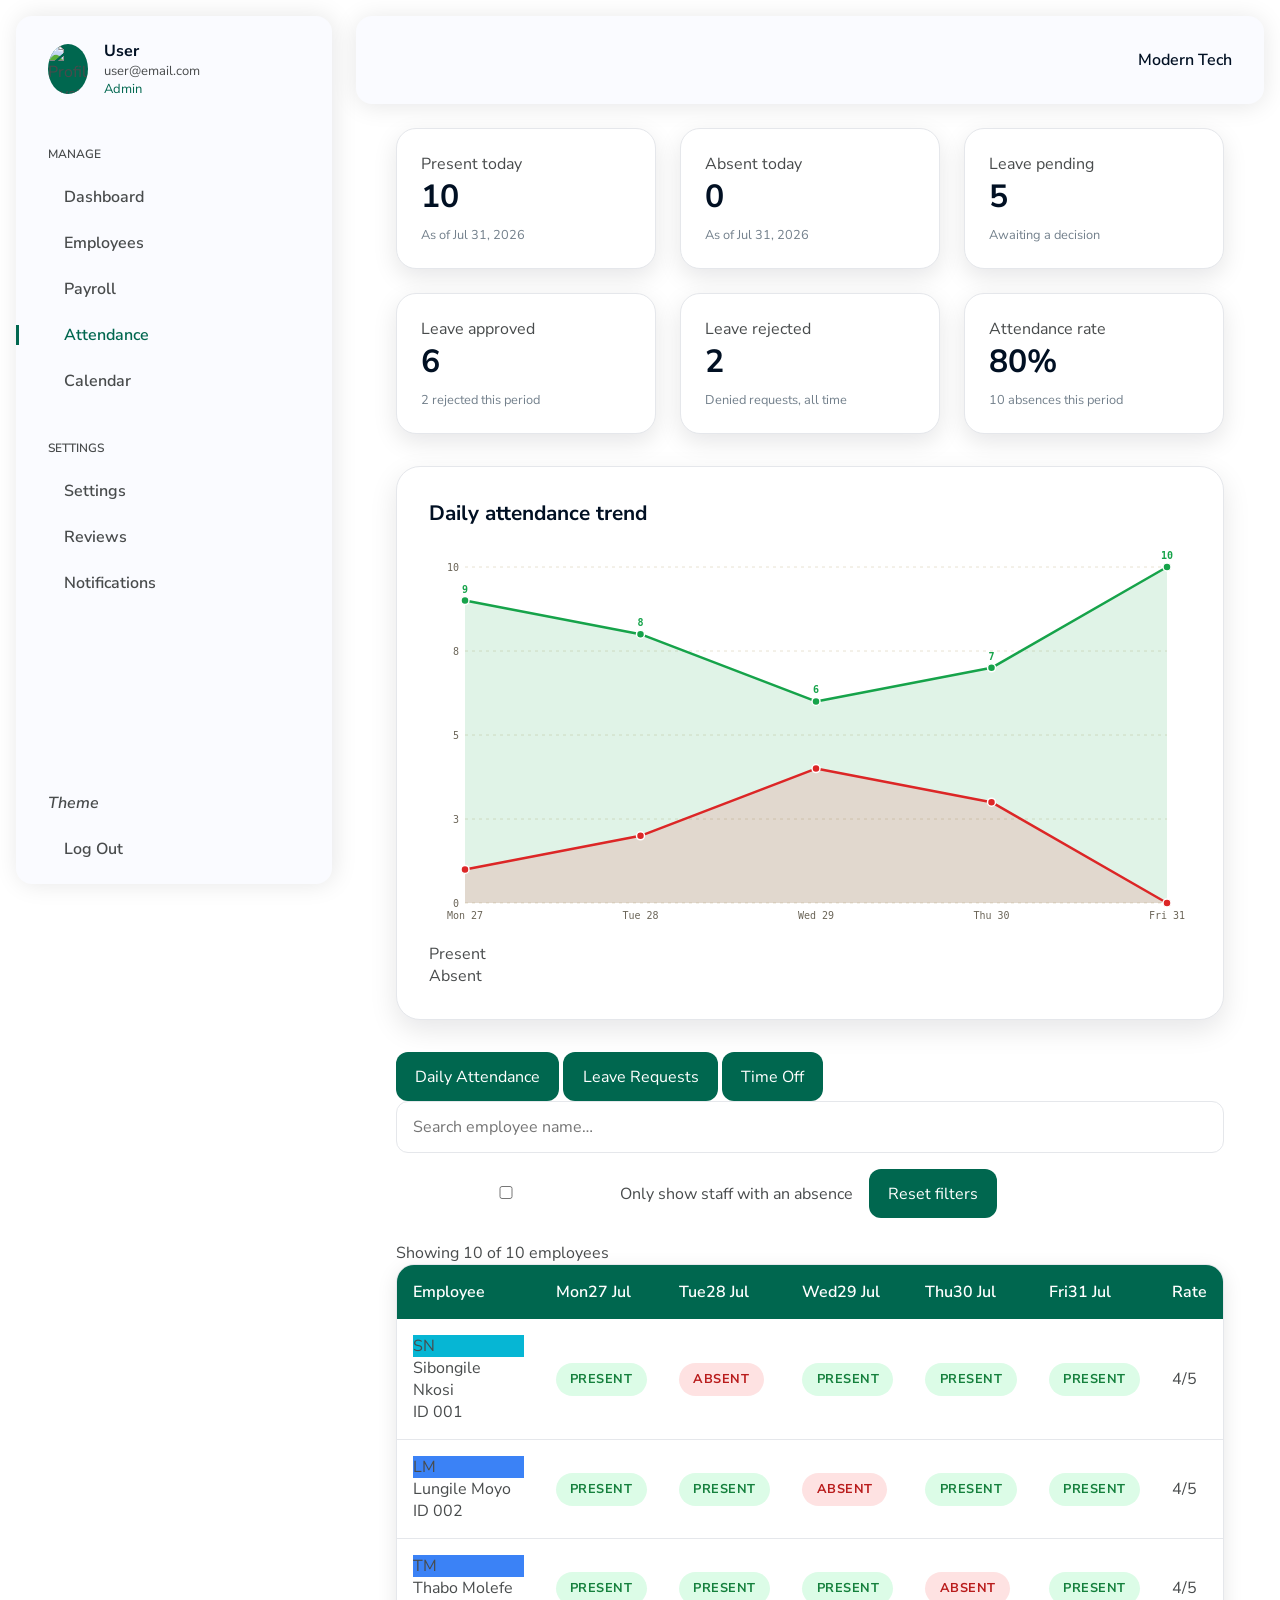
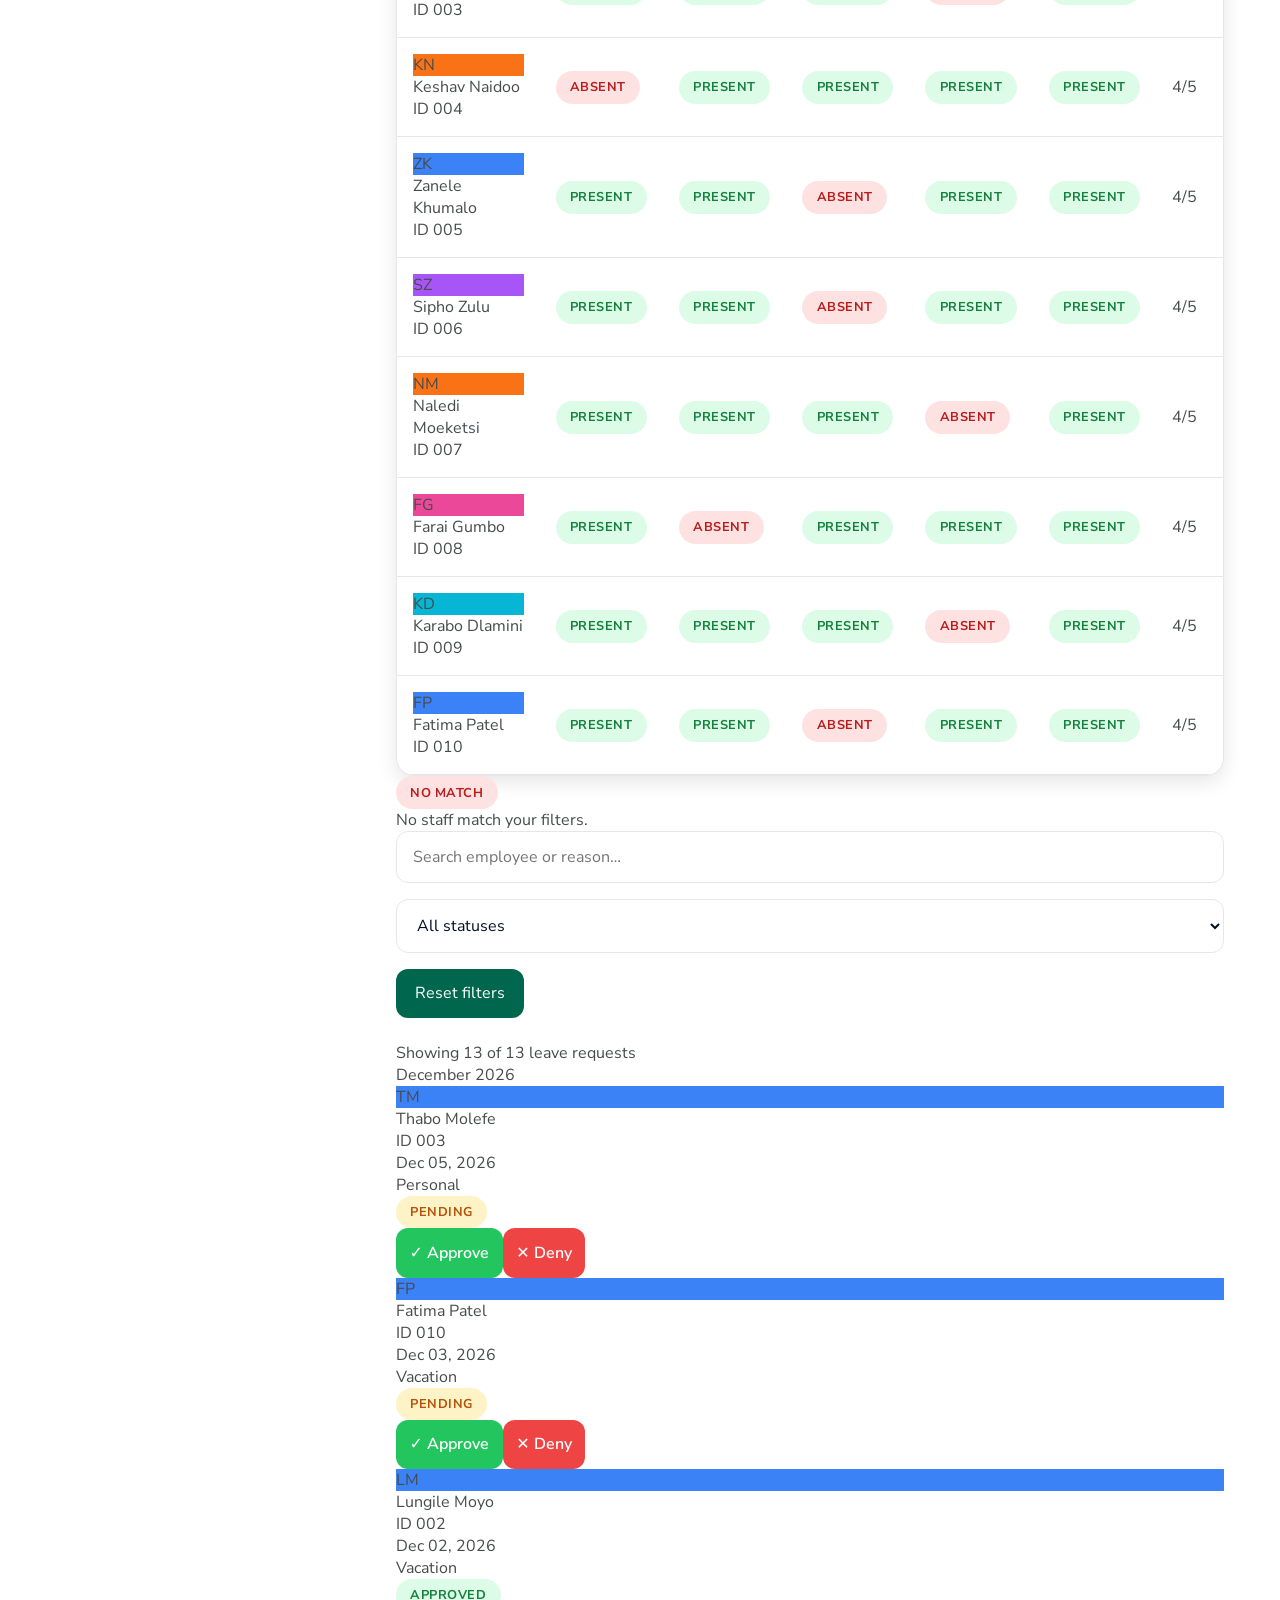
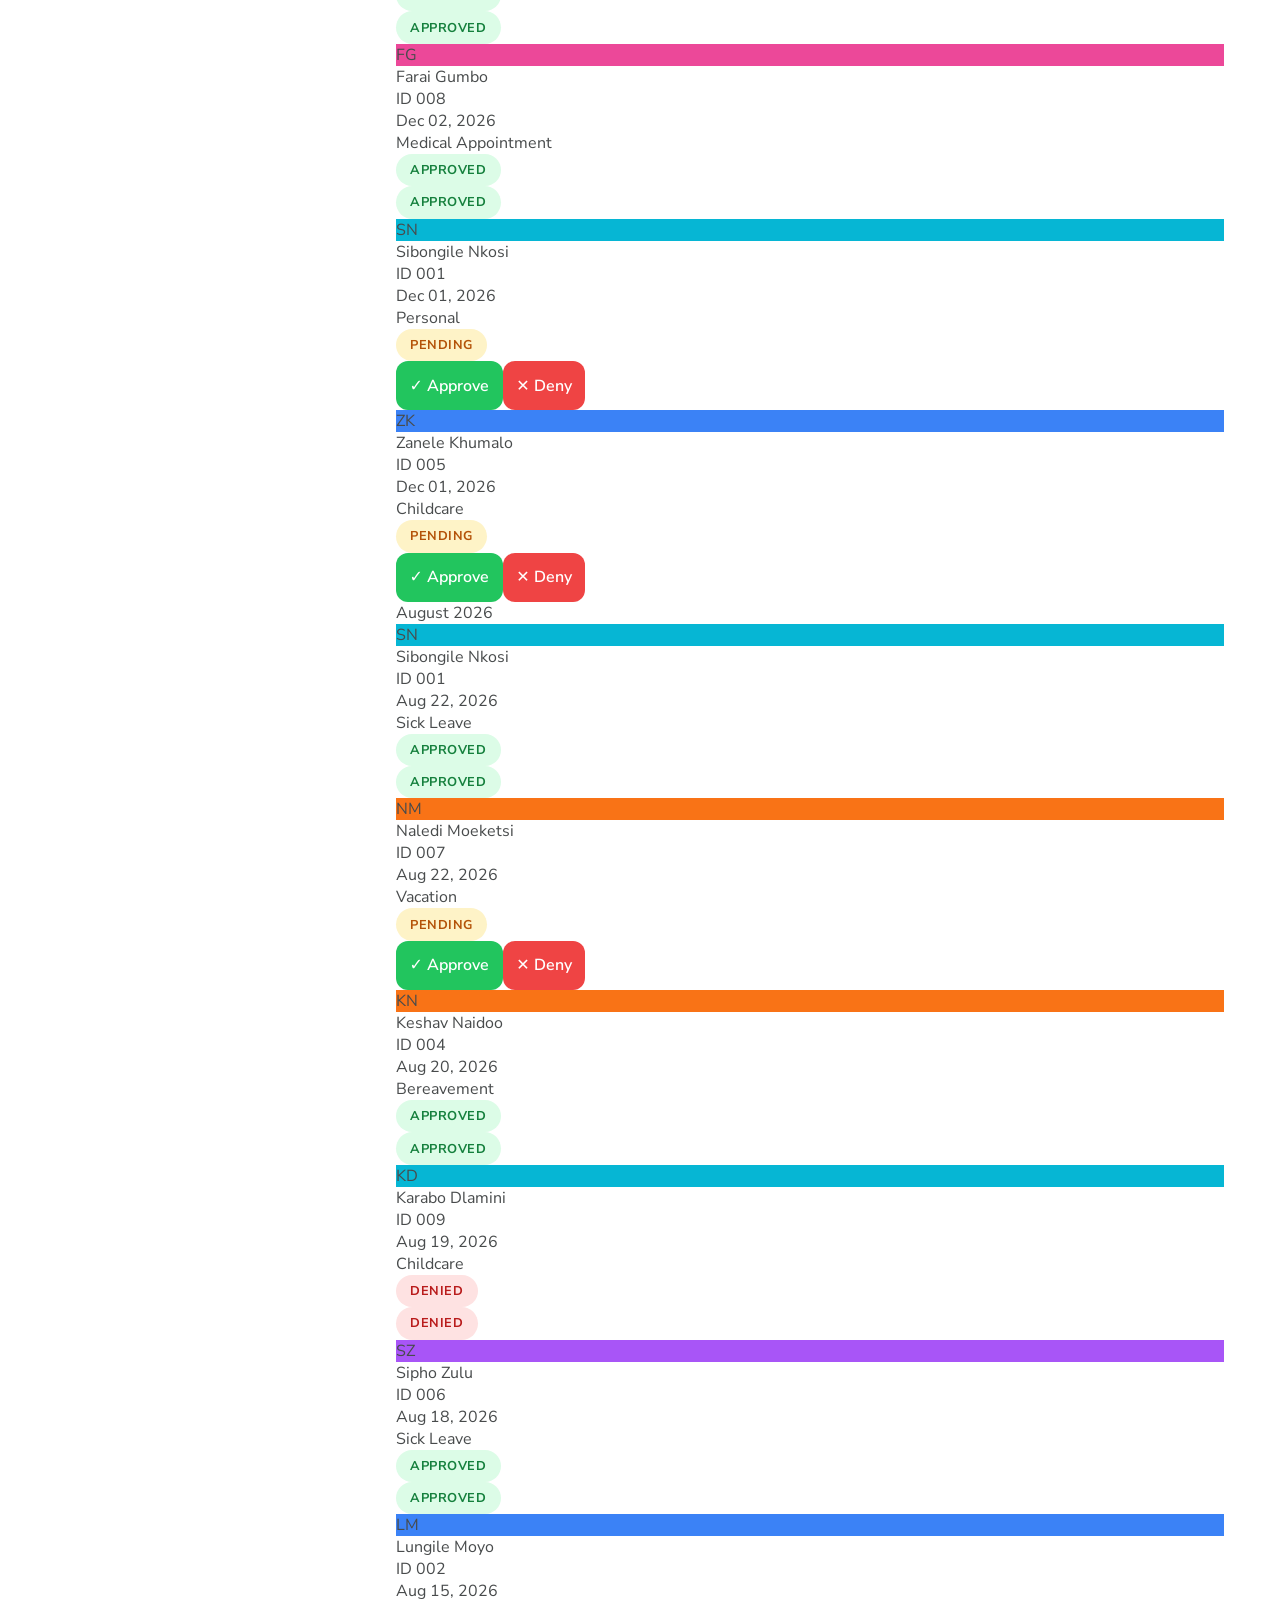
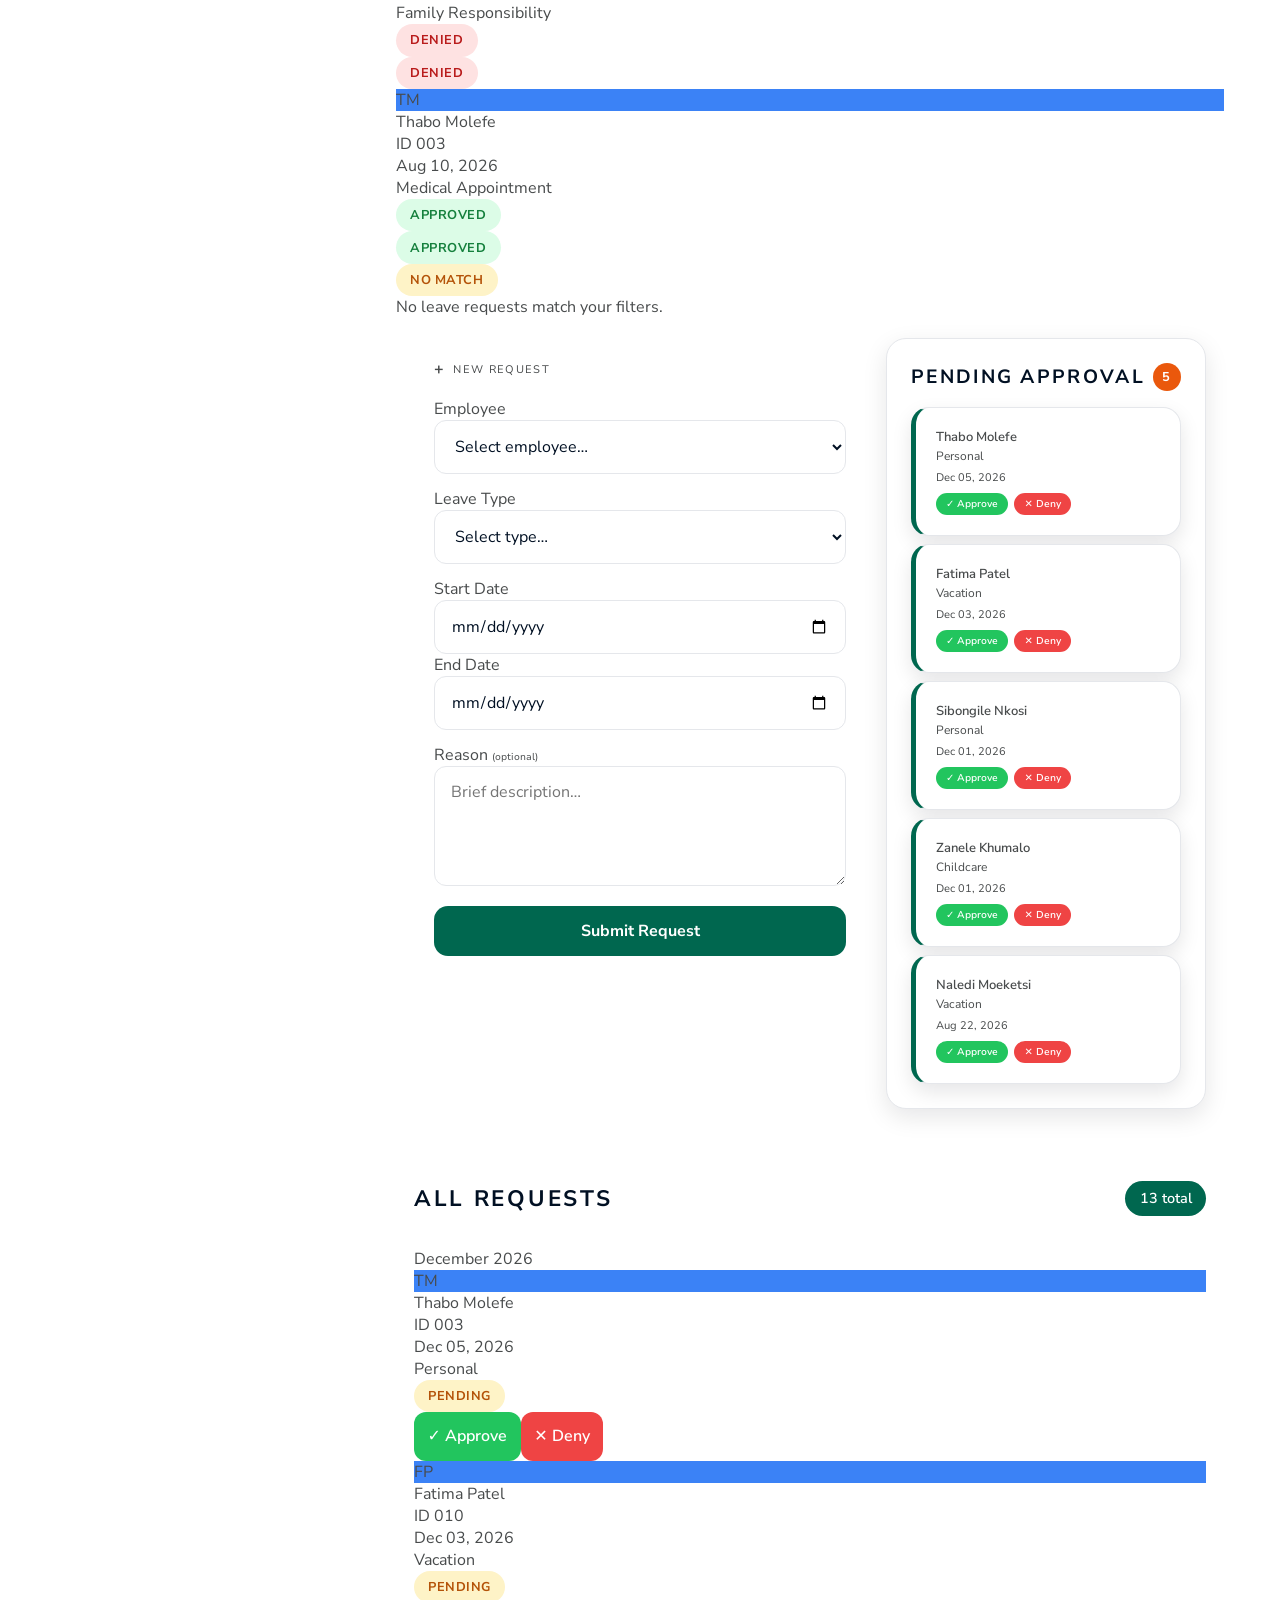
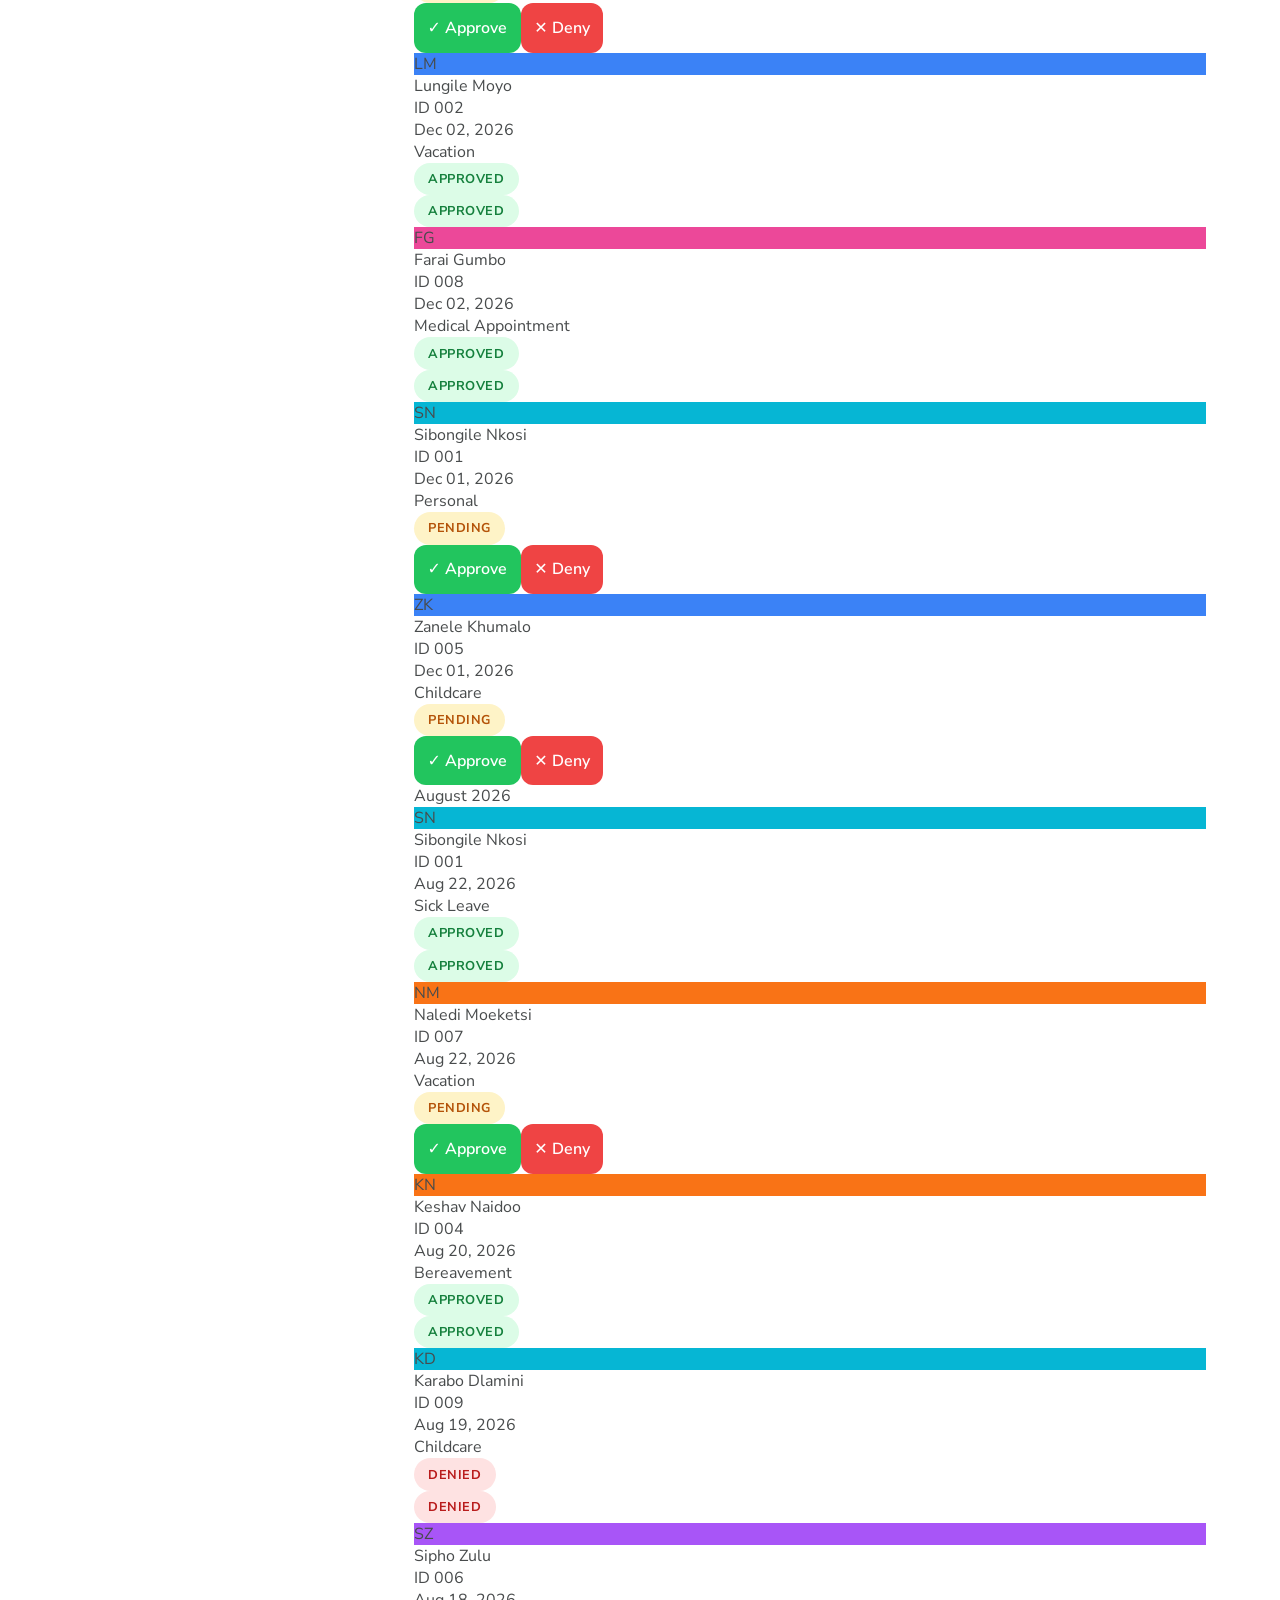
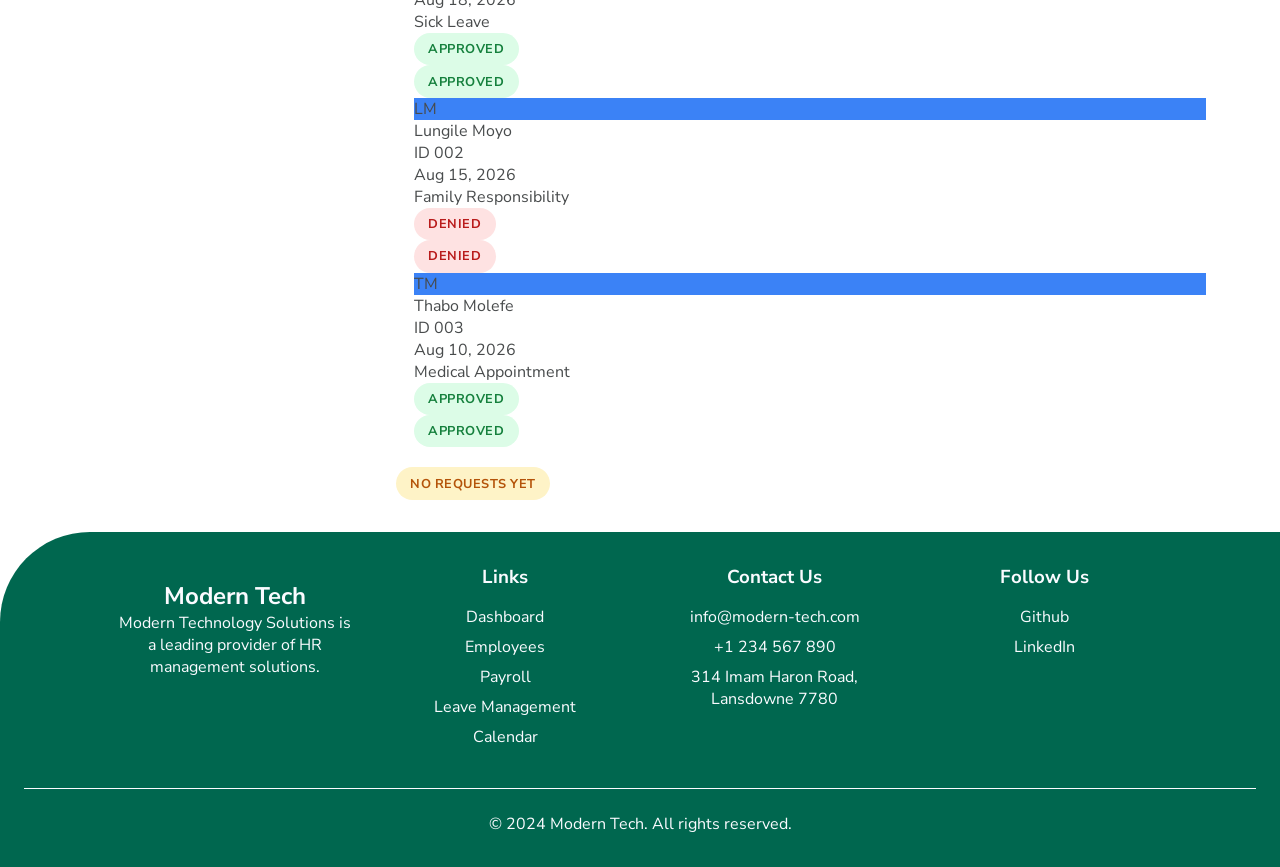
==== attendance.html @ eb2b69fc "Fixing attendance.html" ====
<!doctype html>
<html lang="en">
  <head>
    <meta charset="UTF-8" />
    <meta name="viewport" content="width=device-width, initial-scale=1.0" />
    <title>Attendance Ledger — HR Records</title>
    <!-- <link rel="preconnect" href="https://fonts.googleapis.com" />
    <link rel="preconnect" href="https://fonts.gstatic.com" crossorigin /> -->
    <!-- <link
      href="https://fonts.googleapis.com/css2?family=Fraunces:opsz,wght@9..144,500;9..144,600;9..144,700&family=IBM+Plex+Sans:wght@400;500;600&family=IBM+Plex+Mono:wght@400;500;600&display=swap"
      rel="stylesheet"
    /> -->
    <link rel="stylesheet" href="https://cdnjs.cloudflare.com/ajax/libs/remixicon/4.6.0/remixicon.min.css">
    <link rel="stylesheet" href="style.css" />
  </head>
  <body>
    <!--=============== HEADER ===============-->
    <header class="header" id="header">
      <div class="header__container">
        <a href="#" class="header__logo">
          <i class="ri-cloud-fill"></i>
          <span>Modern Tech</span>
        </a>

        <div class="header__toggle" id="header-toggle">
          <i class="ri-menu-line"></i>
        </div>
      </div>
    </header>

    <!--=============== SIDEBAR ===============-->
    <nav class="sidebar" id="sidebar">
      <div class="sidebar__container">
        <div class="sidebar__user">
          <div class="sidebar__img">
            <img
              id="navbarProfileImage"
              src="https://i.ibb.co/gF6c7Yj8/Make-Something-Special-with-our-Adorable-Craft.jpg"
              alt="Profile Avatar"
            />
          </div>

          <div class="sidebar__info">
            <h3 id="sidebar-user-name">User</h3>
            <span id="sidebar-user-email">user@email.com</span>
            <span class="user-profile" id="sidebar_role">Admin</span>
          </div>
        </div>

        <div class="sidebar__content">
          <div>
            <h3 class="sidebar__title">MANAGE</h3>

            <div class="sidebar__list">
              <a href="dashboard.html" class="sidebar__link">
                <i class="ri-pie-chart-2-fill"></i>
                <span>Dashboard</span>
              </a>

              <a href="#" class="sidebar__link">
                <i class="ri-team-fill"></i>
                <span>Employees</span>
              </a>

              <a href="#" class="sidebar__link">
                <i class="ri-secure-payment-fill"></i>
                <span>Payroll</span>
              </a>

              <a href="attendance.html" class="sidebar__link active-link">
                <i class="ri-calendar-event-fill"></i>
                <span>Attendance</span>
              </a>

              <a href="calendar.html" class="sidebar__link">
                <i class="ri-calendar-fill"></i>
                <span>Calendar</span>
              </a>
            </div>
          </div>

          <div>
            <h3 class="sidebar__title">SETTINGS</h3>

            <div class="sidebar__list">
              <a href="settings.html" class="sidebar__link">
                <i class="ri-settings-3-fill"></i>
                <span>Settings</span>
              </a>

              <a href="#" class="sidebar__link">
                <i class="ri-mail-unread-fill"></i>
                <span>Reviews</span>
              </a>

              <a href="#" class="sidebar__link">
                <i class="ri-notification-2-fill"></i>
                <span>Notifications</span>
              </a>
            </div>
          </div>
        </div>

        <div class="sidebar__actions">
          <div class="sidebar__theme-selector">
            <i
              class="ri-moon-clear-fill sidebar__link sidebar__theme"
              id="theme-button"
            >
              <span>Theme</span>
            </i>
          </div>

          <div class="sidebar__link" id="logout-btn">
            <i class="ri-logout-box-r-fill"></i>
            <span>Log Out</span>
          </div>
        </div>
      </div>
    </nav>

    <main class="main container" id="main">
      <div class="attendance_container">
        <section class="s_stats" id="statsRow" aria-label="Summary statistics"></section>
    
        <div class="s_chart_card">
          <p class="s_chart_title">Daily attendance trend</p>
          <div class="s_chart_wrap">
            <canvas id="attendanceChart"></canvas>
          </div>
          <div class="s_chart_legend">
            <div class="s_legend_item">
              <div class="s_legend_dot s_legend_dot_present"></div>
              Present
            </div>
            <div class="s_legend_item">
              <div class="s_legend_dot s_legend_dot_absent"></div>
              Absent
            </div>
          </div>
        </div>
    
        <div class="s_tabs" role="tablist">
          <button class="s_tab_btn s_active" id="tabBtnAttendance" role="tab" aria-selected="true">
            Daily Attendance
          </button>
          <button class="s_tab_btn" id="tabBtnLeave" role="tab" aria-selected="false">
            Leave Requests
          </button>
          <button class="s_tab_btn" id="tabBtnTimeOff" role="tab" aria-selected="false">
            Time Off
          </button>
        </div>
    
        <!-- Attendance panel -->
        <section class="s_panel" id="panelAttendance" role="tabpanel">
          <div class="s_filters">
            <input class="s_input" type="text" id="attSearch" placeholder="Search employee name…"
              aria-label="Search employees" />
            <label class="s_checkbox_field">
              <input type="checkbox" id="attAbsenceOnly" />
              Only show staff with an absence
            </label>
            <button class="s_filter_reset" id="attReset" type="button">
              Reset filters
            </button>
          </div>
          <div class="s_result_count" id="attCount"></div>
          <div class="s_table_scroll">
            <table id="attTable">
              <thead>
                <tr id="attHeadRow"></tr>
              </thead>
              <tbody id="attBody"></tbody>
            </table>
          </div>
          <div class="s_empty_state s_hidden" id="attEmpty">
            <span class="s_stamp s_stamp_absent">No match</span>
            <p>No staff match your filters.</p>
          </div>
        </section>
    
        <!-- Leave Requests panel -->
        <section class="s_panel s_hidden" id="panelLeave" role="tabpanel">
          <div class="s_filters">
            <input class="s_input" type="text" id="leaveSearch" placeholder="Search employee or reason…"
              aria-label="Search leave requests" />
            <select class="s_input" id="leaveStatus" aria-label="Filter by status">
              <option value="all">All statuses</option>
              <option value="approved">Approved</option>
              <option value="pending">Pending</option>
              <option value="denied">Denied</option>
            </select>
            <button class="s_filter_reset" id="leaveReset" type="button">
              Reset filters
            </button>
          </div>
          <div class="s_result_count" id="leaveCount"></div>
          <div id="leaveList"></div>
          <div class="s_empty_state s_hidden" id="leaveEmpty">
            <span class="s_stamp s_stamp_pending">No match</span>
            <p>No leave requests match your filters.</p>
          </div>
        </section>
    
        <!-- Time Off panel -->
        <section class="s_panel s_hidden" id="panelTimeOff" role="tabpanel">
          <div class="s_timeoff_grid">
            <!-- Left: New Request form -->
            <div>
              <div class="s_timeoff_form_card">
                <p class="s_timeoff_form_title">New Request</p>
                <div class="s_form_group">
                  <label class="s_field_label" for="to_employee">Employee</label>
                  <select class="s_select" id="to_employee">
                    <option value="">Select employee…</option>
                  </select>
                </div>
                <div class="s_form_group">
                  <label class="s_field_label" for="to_type">Leave Type</label>
                  <select class="s_select" id="to_type">
                    <option value="">Select type…</option>
                    <option>Annual Leave</option>
                    <option>Sick Leave</option>
                    <option>Family Responsibility</option>
                    <option>Bereavement</option>
                    <option>Maternity / Paternity</option>
                    <option>Study Leave</option>
                    <option>Unpaid Leave</option>
                    <option>Other</option>
                  </select>
                </div>
                <div class="s_form_group s_field_row">
                  <div>
                    <label class="s_field_label" for="to_start">Start Date</label>
                    <input class="s_input" type="date" id="to_start" />
                  </div>
                  <div>
                    <label class="s_field_label" for="to_end">End Date</label>
                    <input class="s_input" type="date" id="to_end" />
                  </div>
                </div>
                <div class="s_form_group">
                  <label class="s_field_label" for="to_reason">Reason
                    <span class="s_reason_optional">(optional)</span></label>
                  <textarea class="s_textarea" id="to_reason" placeholder="Brief description…"></textarea>
                </div>
                <button class="s_btn_primary s_full_width" id="to_submit">
                  Submit Request
                </button>
                <div id="to_error" class="s_to_error"></div>
              </div>
            </div>
    
            <!-- Right: Pending approvals -->
            <div>
              <div class="s_pending_card">
                <p class="s_pending_title">
                  Pending Approval
                  <span class="s_pending_badge" id="pendingBadge">0</span>
                </p>
                <div id="pendingList">
                  <p class="s_pending_empty_note">No pending requests</p>
                </div>
              </div>
            </div>
          </div>
    
          <!-- <div class="s_leave_card">
    
            <div class="s_leave_header">
    
              <div class="s_leave_employee">
    
                <div class="s_leave_avatar">
                  J
                </div>
    
                <div>
                  <div class="s_leave_name">
                    John Smith
                  </div>
    
                  <div class="s_leave_role">
                    Software Developer
                  </div>
                </div>
    
              </div>
    
              <span class="s_stamp s_stamp_pending">
                Pending
              </span>
    
            </div>
    
            <div class="s_leave_info">
    
              <div class="s_leave_box">
                <span class="s_leave_label">Leave Type</span>
                <span class="s_leave_value">Annual Leave</span>
              </div>
    
              <div class="s_leave_box">
                <span class="s_leave_label">Duration</span>
                <span class="s_leave_value">5 Days</span>
              </div>
    
              <div class="s_leave_box">
                <span class="s_leave_label">Start</span>
                <span class="s_leave_value">12 Jul 2026</span>
              </div>
    
              <div class="s_leave_box">
                <span class="s_leave_label">End</span>
                <span class="s_leave_value">16 Jul 2026</span>
              </div>
    
            </div>
    
            <div class="s_leave_reason">
              Family vacation planned several months in advance.
            </div>
    
            <div class="s_leave_footer">
    
              <span class="s_leave_date">
                Submitted: 2 Jul 2026
              </span>
    
              <span class="s_stamp s_stamp_pending">
                Pending
              </span>
    
            </div>
    
          </div> -->
    
          <hr class="s_timeoff_divider" />
    
          <!-- All requests list (feeds from ALL_LEAVE) -->
          <div class="s_all_requests_hd">
            <p class="s_all_requests_title">All Requests</p>
            <span class="s_all_requests_count" id="toAllCount"></span>
          </div>
          <div class="s_all_requests" id="toAllList"></div>
          <div class="s_empty_state s_hidden" id="toEmpty">
            <span class="s_stamp s_stamp_pending">No requests yet</span>
          </div>
        </section>
      </div>
    </main>

    <div class="s_toast" id="toast"></div>
    <!-- Shared Footer -->

    <footer>
      <div class="footer_container">
        <div class="footer_content">
          <i class="ri-cloud-fill"></i>
          <h2>Modern Tech</h2>
          <p>
            Modern Technology Solutions is a leading provider of HR management
            solutions.
          </p>
        </div>

        <div class="footer-col">
          <h3>Links</h3>
          <ul>
            <li><a href="dashboard.html">Dashboard</a></li>
            <li><a href="#">Employees</a></li>
            <li><a href="#">Payroll</a></li>
            <li><a href="#">Leave Management</a></li>
            <li><a href="calendar.html">Calendar</a></li>
          </ul>
        </div>

        <div class="footer-col">
          <h3>Contact Us</h3>
          <ul>
            <li><i class="ri-mail-fill"></i> info@modern-tech.com</li>
            <li><i class="ri-phone-fill"></i> +1 234 567 890</li>
            <li>
              <i class="ri-map-pin-fill"></i> 314 Imam Haron Road, Lansdowne
              7780
            </li>
          </ul>
        </div>

        <div class="footer-col">
          <h3>Follow Us</h3>
          <ul>
            <li>
              <i class="ri-github-fill"></i>
              <a href="#">Github</a>
            </li>
            <li>
              <i class="ri-linkedin-fill"></i>
              <a href="#">LinkedIn</a>
            </li>
          </ul>
        </div>
      </div>
      <hr />

      <p class="footer_copy">&copy; 2024 Modern Tech. All rights reserved.</p>
    </footer>

    <script src="https://cdn.jsdelivr.net/npm/chart.js"></script>

    <script src="main (1).js"></script>
  </body>
</html>
---- style.css ----
/* ====================
   Modern Tech - Project
   ====================  */
/*=============== GOOGLE FONTS ===============*/
@import url("https://fonts.googleapis.com/css2?family=Nunito+Sans:opsz,wght@6..12,200..1000&display=swap");

/*=============== VARIABLES CSS ===============*/
:root {
  --header-height: 3.5rem;

  /*========== Colors ==========*/
  --title-color: hsl(214, 94%, 7%);
  --text-color: hsl(195, 3%, 29%);
  --muted-text: hsl(210, 10%, 50%);
  --body-color: hsl(228, 100%, 99%);
  --background: #fff;
  --surface-color: #f8fafc;
  --card-bg: #ffffff;
  --border-color: #e5e7eb;
  --input-bg: #ffffff;
  --calendar-bg: #eef2f8;
  --shadow-color: hsla(228, 80%, 4%, 0.1);
  --primary-color: #00674f;
  --primary-light: #dbeafe;
  --hover-color: #1d4ed8;
  --footer-color: #00674f;
  --footer-text: hsl(228, 100%, 99%);
  --button-text: #fff;
  --success-color: #16a34a;
  --warning-color: #ea580c;
  --danger-color: #dc2626;

  /*========== Font and typography ==========*/
  /*.5rem = 8px | 1rem = 16px ...*/
  --body-font: "Nunito Sans", system-ui;
  --normal-font-size: 0.938rem;
  --smaller-font-size: 0.75rem;
  --tiny-font-size: 0.75rem;

  /*========== Font weight ==========*/
  --font-regular: 400;
  --font-semi-bold: 600;
  
  /*========== z index ==========*/
  --z-tooltip: 10;
  --z-fixed: 100;
  
  /* ========Sisamila Root Styling  */
    --present: #16a34a;
    --absent: #dc2626;
    --pending: #f59e0b;
  
    --avatar-1: #3b82f6;
    --avatar-2: #22c55e;
    --avatar-3: #f97316;
    --avatar-4: #a855f7;
    --avatar-5: #06b6d4;
    --avatar-6: #ec4899;
}

/*========== Responsive typography ==========*/
@media screen and (min-width: 1150px) {
  :root {
    --normal-font-size: 1rem;
    --smaller-font-size: 0.813rem;
  }
}

/*=============== BASE ===============*/
* {
  box-sizing: border-box;
  padding: 0;
  margin: 0;
}

body {
  font-family: var(--body-font);
  font-size: var(--normal-font-size);
  background-color: var(--background);
  color: var(--text-color);
  transition: background-color 0.4s;
}

a {
  color: var(--primary-color);
  text-decoration: none;
}

a:hover {
  color: var(--hover-color);
}

img {
  display: block;
  max-width: 100%;
  height: auto;
}

button {
  background: var(--primary-color);
  color: var(--button-text);
  border: none;
  border-radius: 12px;
  cursor: pointer;
  padding: 0.85rem 1.2rem;
  font: inherit;
}

button:hover {
  background: var(--hover-color);
}

.icon {
  background: var(--primary-light);
  color: var(--primary-color);
}

/*=============== VARIABLES DARK THEME ===============*/
body.dark-theme {
  --title-color: hsl(228, 18%, 96%);
  --text-color: hsl(231, 37%, 93%);
  --muted-text: hsl(228, 20%, 70%);
  --body-color: #2e236c;
  --background: #17153b;
  --surface-color: hsl(228, 24%, 18%);
  --card-bg: hsl(228, 24%, 18%);
  --border-color: hsl(228, 20%, 28%);
  --input-bg: hsl(228, 24%, 20%);
  --calendar-bg: hsl(228, 24%, 20%);
  --shadow-color: rgba(0, 0, 0, 0.35);
  --footer-text: hsl(228, 100%, 99%);
  --button-text: #fff;
}

/*========== 
	Color changes in some parts of 
	the website, in dark theme
==========*/
.dark-theme .sidebar__content::-webkit-scrollbar {
  background-color: hsl(228, 16%, 30%);
}

.dark-theme .sidebar__content::-webkit-scrollbar-thumb {
  background-color: hsl(228, 16%, 40%);
}

/*=============== REUSABLE CSS CLASSES ===============*/
.container {
  margin-inline: 1.5rem;
}

.main {
  padding-top: 5rem;
}

/*=============== HEADER ===============*/
.header {
  position: fixed;
  top: 0;
  left: 0;
  right: 0;
  z-index: var(--z-fixed);
  margin: 0.75rem;
}

.header__container {
  width: 100%;
  height: var(--header-height);
  background-color: var(--body-color);
  box-shadow: 0 2px 24px var(--shadow-color);
  display: flex;
  justify-content: space-between;
  align-items: center;
  padding-inline: 1.5rem;
  border-radius: 1rem;
  transition: background-color 0.4s;
}

.header__logo {
  display: inline-flex;
  align-items: center;
  column-gap: 0.25rem;
}

.header__logo i {
  font-size: 1.5rem;
  color: var(--primary-color);
}

.header__logo span {
  color: var(--title-color);
  font-weight: var(--font-semi-bold);
}

.header__toggle {
  font-size: 1.5rem;
  color: var(--title-color);
  cursor: pointer;
}

/*=============== SIDEBAR ===============*/
.sidebar {
  position: fixed;
  left: -120%;
  top: 0;
  bottom: 0;
  z-index: var(--z-fixed);
  width: 288px;
  background-color: var(--body-color);
  box-shadow: 2px 0 24px var(--shadow-color);
  padding-block: 1.5rem;
  margin: 0.75rem;
  border-radius: 1rem;
  transition:
    left 0.4s,
    background-color 0.4s,
    width 0.4s;
}

.sidebar__container,
.sidebar__content {
  display: flex;
  flex-direction: column;
  row-gap: 3rem;
}

.sidebar__container {
  height: 100%;
  overflow: hidden;
}

.sidebar__user {
  display: grid;
  grid-template-columns: repeat(2, max-content);
  align-items: center;
  column-gap: 1rem;
  padding-left: 2rem;
}

.sidebar__img {
  position: relative;
  width: 40px;
  height: 50px;
  background-color: var(--primary-color);
  border-radius: 50%;
  overflow: hidden;
  display: grid;
  justify-items: center;
}

.sidebar__img img {
  position: absolute;
  height: 50px;
  width: 40px;
  bottom: -1px;
}

.sidebar__info {
  display: flex;
  flex-direction: column;
}

.sidebar__info h3 {
  font-size: var(--normal-font-size);
  color: var(--title-color);
  transition: color 0.4s;
}

.sidebar__info span {
  font-size: var(--smaller-font-size);
}

.user-profile {
  color: var(--primary-color);
}

.sidebar__content {
  overflow: hidden auto;
}

.sidebar__content::-webkit-scrollbar {
  width: 0.4rem;
  background-color: hsl(228, 8%, 85%);
}

.sidebar__content::-webkit-scrollbar-thumb {
  background-color: hsl(228, 8%, 75%);
}

.sidebar__title {
  width: max-content;
  font-size: var(--tiny-font-size);
  font-weight: var(--font-semi-bold);
  padding-left: 2rem;
  margin-bottom: 1.5rem;
}

.sidebar__list,
.sidebar__actions {
  display: grid;
  row-gap: 1.5rem;
}

.sidebar__link {
  position: relative;
  display: grid;
  grid-template-columns: repeat(2, max-content);
  align-items: center;
  column-gap: 1rem;
  color: var(--text-color);
  padding-left: 2rem;
  transition:
    color 0.4s,
    opacity 0.4s;
}

.sidebar__link i {
  font-size: 1.25rem;
}

.sidebar__link span {
  font-weight: var(--font-semi-bold);
}

.sidebar__link:hover {
  color: var(--primary-color);
}

.sidebar__actions {
  margin-top: auto;
}

.sidebar__actions button {
  cursor: pointer;
}

.sidebar__theme {
  width: 100%;
  font-size: 1.25rem;
}

.sidebar__theme span {
  font-size: var(--normal-font-size);
  font-family: var(--body-font);
}

/* Show sidebar */
.show-sidebar {
  left: 0;
}

/* Active link */
.active-link {
  color: var(--primary-color);
}

.active-link::after {
  content: "";
  position: absolute;
  left: 0;
  width: 3px;
  height: 20px;
  background-color: var(--primary-color);
}

/*=============== BREAKPOINTS ===============*/
/* For small devices */
@media screen and (max-width: 360px) {
  .header__container {
    padding-inline: 1rem;
  }

  .sidebar {
    width: max-content;
  }
  .sidebar__info,
  .sidebar__link span {
    display: none;
  }
  .sidebar__user,
  .sidebar__list,
  .sidebar__actions {
    justify-content: center;
  }
  .sidebar__user,
  .sidebar__link {
    grid-template-columns: max-content;
  }
  .sidebar__user {
    padding: 0;
  }
  .sidebar__link {
    padding-inline: 2rem;
  }
  .sidebar__title {
    padding-inline: 0.5rem;
    margin-inline: auto;
  }
  /* Welcome Message */
  .hero-banner {
    flex-direction: column;
    text-align: center;
    padding: 25px;
  }

  .hero-image {
    margin-top: 20px;
  }

  .hero-image img {
    width: 500px;
    height: auto;
  }

  .footer_container {
    flex-direction: column;
    align-items: center;
    text-align: center;
  }

  .footer_content,
  .footer-col {
    width: 100%;
  }

  .charts {
    flex-direction: column;
    align-items: center;
  }

  .chart-container {
    width: 100%;
    max-width: 500px;
  }

  .month-list > div {
    margin: 5px 0px;
  }
}

/* For large devices */
@media screen and (min-width: 1150px) {
  .header {
    margin: 1rem;
    padding-left: 340px;
    transition: padding 0.4s;
  }
  .header__container {
    height: calc(var(--header-height) + 2rem);
    padding-inline: 2rem;
  }
  .header__logo {
    order: 1;
  }

  .sidebar {
    left: 0;
    width: 316px;
    margin: 1rem;
  }
  .sidebar__info,
  .sidebar__link span {
    transition: opacity 0.4s;
  }
  .sidebar__user,
  .sidebar__title {
    transition: padding 0.4s;
  }

  /* Reduce sidebar */
  .show-sidebar {
    width: 90px;
  }
  .show-sidebar .sidebar__user {
    padding-left: 1.25rem;
  }
  .show-sidebar .sidebar__title {
    padding-left: 0;
    margin-inline: auto;
  }
  .show-sidebar .sidebar__info,
  .show-sidebar .sidebar__link span {
    opacity: 0;
  }

  .main {
    padding-left: 340px;
    padding-top: 8rem;
    transition: padding 0.4s;
  }

  /* Add padding left */
  .left-pd {
    padding-left: 114px;
  }
}

/*===== Color Changng theme ======*/
.sub-menu {
  display: flex;
  flex-direction: column;
}

/* Rounded sliders*/
.slider.round {
  border-radius: 34px;
}

.slider.round:before {
  border-radius: 50%;
}

/*====== Search Bar ====== */

.main__header {
  display: flex;
  justify-content: space-between;
  align-items: center;
  margin-bottom: 2rem;
  gap: 20px;
}

.main__header-actions {
  display: flex;
  align-items: center;
}

.theme-selector {
  display: flex;
  align-items: center;
  gap: 10px;
}

.theme-selector select {
  padding: 8px 14px;
  border-radius: 8px;
  border: 1px solid #ccc;
  cursor: pointer;
  outline: none;
}

.search-bar {
  display: flex;
  align-items: center;
  justify-content: center;
  height: 40px;
  width: 60px;
  background-color: var(--body-color);
  padding: 10px 20px;
  border-radius: 30px;
  box-shadow: 0 2px 24px var(--shadow-color);
  transition:
    width 0.4s,
    box-shadow 0.4s;
}

.search-bar button {
  border: none;
  background: transparent;
  cursor: pointer;
  display: flex;
  align-items: center;
  justify-content: center;
}

.search-bar input {
  width: 100%;
  height: 100%;
  border: none;
  outline: none;
  background-color: transparent;
  color: var(--text-color);
  font-size: var(--normal-font-size);
}

.search-bar i {
  cursor: pointer;
  font-size: 1.5rem;
  color: var(--primary-color);
}

.search-bar:hover {
  width: 250px;
  box-shadow: 0 4px 12px var(--shadow-color);
}

/* Welcome Message */
.z_greeting {
  font-size: 2rem;
  font-weight: var(--font-semi-bold);
  color: var(--primary-color);
  margin-bottom: 0.1rem;
}

.z_description {
  font-size: var(--normal-font-size);
  color: var(--text-color);
  margin-bottom: 1rem;
}

/* =====Banner ===== */
.z_banner {
  margin-top: 2rem;
  color: var(--text-color);
}

.hero-banner {
  display: flex;
  justify-content: space-between;
  align-items: center;
  background: linear-gradient(135deg, #4f5df5, #5c6cff);
  border-radius: 20px;
  padding: 30px 50px;
  margin: 30px auto;
  max-width: 1200px;
  color: white;
  overflow: hidden;
  box-shadow: 0 8px 20px rgba(0, 0, 0, 0.1);
  position: relative;
}

.hero-banner::before {
  content: "";
  position: absolute;
  right: -80px;
  bottom: -80px;
  width: 250px;
  height: 250px;
  background: rgba(255, 255, 255, 0.08);
  border-radius: 50%;
}

.hero-banner::after {
  content: "";
  position: absolute;
  right: 40px;
  bottom: 20px;
  width: 180px;
  height: 180px;
  background: rgba(255, 255, 255, 0.06);
  border-radius: 50%;
}

.hero-content {
  max-width: 500px;
}

.hero-content h1 {
  font-size: 2.5rem;
  margin-bottom: 15px;
}

.hero-content p {
  font-size: 1rem;
  line-height: 1.6;
  margin-bottom: 25px;
  opacity: 0.9;
}

.hero-content button {
  background: white;
  color: #4f5df5;
  border: none;
  padding: 12px 25px;
  border-radius: 8px;
  font-weight: 600;
  cursor: pointer;
  transition: 0.3s ease;
}

.hero-content button:hover {
  background: #f2f2f2;
  transform: translateY(-2px);
}

.hero-image .Hr-image {
  width: 600px;
  max-width: 100%;
}

/* ====== Banner ===== */

/* Banner */
.z_banner {
  padding: 20px;
}

.z_banner h2 {
  margin-bottom: 20px;
  font-size: 28px;
  font-weight: 600;
  color: #111827;
}

/* Cards Layout */
.z_banner__cards {
  display: grid;
  grid-template-columns: repeat(auto-fit, minmax(260px, 1fr));
  gap: 20px;
}

/* Card */
.z_banner__item {
  position: relative;
  background: #fff;
  border-radius: 30px;
  padding: 25px;
  box-shadow: 0 4px 12px rgba(0, 0, 0, 0.08);
  border: 1px solid #eef2f7;
  transition: 0.3s ease;
}

.z_banner__item:hover {
  border-color: var(--primary-color);
  transform: translateY(-4px);
  box-shadow: 0 8px 20px rgba(0, 0, 0, 0.12);
}

/* Heading */
.z_banner__item h3 {
  font-size: 18px;
  color: #64748b;
  font-weight: 500;
  margin-bottom: 10px;
}

/* Main Value */
.z_banner__item h1 {
  font-size: 48px;
  font-weight: 700;
  color: #111827;
  margin-bottom: 8px;
}

/* Subtitle */
.z_banner__item p {
  font-size: 16px;
  color: #64748b;
}

/* Icon Box */
.icon {
  position: absolute;
  top: 20px;
  right: 20px;

  width: 52px;
  height: 52px;

  border-radius: 12px;

  display: flex;
  justify-content: center;
  align-items: center;

  font-size: 26px;
}

/* Icon Colors */

.default {
  background: #e8f4ff;
  color: var(--primary-color);
}
.green {
  background: #e8f9f1;
  color: var(--success-color);
}

.orange {
  background: #fff3e6;
  color: var(--warning-color);
}

.blue {
  background: #e8f4ff;
  color: var(--primary-color);
}

.purple {
  background: #f3e8ff;
  color: var(--primary-color);
}

/* ====== Chart Section ====== */

.charts {
  display: grid;
  grid-template-columns: repeat(2, minmax(250px, 1fr));
  gap: 1.5rem;
  padding: 2rem 0 1.5rem;
}

.chart-container {
  background: var(--card-bg);
  border: 1px solid var(--border-color);
  border-radius: 24px;
  padding: 1.5rem;
  box-shadow: 0 10px 24px var(--shadow-color);
  text-align: center;
}

.chart-container h2 {
  margin-bottom: 1rem;
  color: var(--title-color);
}

.chart-container canvas {
  width: 100% !important;
  height: 300px !important;
}

.pie-chart {
  max-width: 100% !important;
  max-height: 300px !important;
  margin: 0 auto;
}

/* added pie chart and Line graph*/
.statistics-section {
  padding: 4rem 2rem;
  text-align: center;
  background-color: var(--body-color);
}

.chart-container canvas {
  display: block;
  width: 100% !important;
  height: auto !important;
}

.attendance-section {
  padding: 4rem 2rem;
  text-align: center;
  background-color: var(--body-color);
}
/*========= Footer =========*/

footer {
  background-color: var(--footer-color);
  color: var(--footer-text);
  padding: 2rem 1.5rem;
  border-top-left-radius: 90px;
  font-size: var(--normal-font-size);
}

.footer_container {
  width: 85%;
  margin: auto;
  display: flex;
  justify-content: space-between;
  align-items: flex-start;
  gap: 2rem;
}

.footer_content,
.footer-col {
  flex: 1;
  display: flex;
  flex-direction: column;
  align-items: center;
  text-align: center;
}

.footer_content i {
  font-size: 2rem;
  margin-bottom: 1rem;
}

.footer-col ul {
  padding: 0;
  margin: 0;
}

.footer-col h3 {
  margin-bottom: 1rem;
}

ul li {
  list-style: none;
  margin-bottom: 0.5rem;
}

ul li a {
  color: var(--footer-text);
  text-decoration: none;
}

footer hr {
  width: 100%;
  margin: 2rem 0 1rem;
  border: none;
  border-top: 1px solid var(--footer-text);
}

.footer_copy {
  display: block;
  width: 100%;
  text-align: center;
  margin-top: 1rem;
  padding-top: 0.5rem;
}

/* ==== Calendar Section ==== */

/* .container {
  border-radius: 25px;
  background-color: transparent;
  width: 100%;
  position: relative;
  display: flex;
  justify-content: center;
} */
/* .calendar {
  min-width: 100%;
  max-width: 100%;
  background-color: var(--card-bg);
  border-radius: 25px;
  overflow: hidden;
  padding: 30px 30px 20px;
  box-shadow: 0 20px 30px var(--shadow-color);
}
.calendar-header {
  background: var(--primary-color);
  display: flex;
  justify-content: space-between;
  align-items: center;
  font-weight: 700;
  color: var(--button-text);
  padding: 15px 20px;
  border-radius: 20px;
}
.calendar-body {
  padding: 10px 0 0;
}
.calendar-week-days {
  display: grid;
  grid-template-columns: repeat(7, 1fr);
  font-weight: 600;
  color: var(--text-color);
}
.calendar-week-days div:hover {
  color: var(--primary-color);
  transform: scale(1.05);
  transition: all 0.2s ease-in-out;
}
.calendar-week-days div {
  display: grid;
  place-items: center;
  color: var(--text-color);
  height: 50px;
}
.calendar-days {
  display: grid;
  grid-template-columns: repeat(7, 1fr);
  gap: 6px;
  color: var(--text-color);
}
.calendar-days div {
  min-width: 40px;
  min-height: 40px;
  display: flex;
  align-items: center;
  justify-content: center;
  padding: 6px;
  position: relative;
  cursor: pointer;
  animation: to-top 0.5s ease forwards;
  border-radius: 12px;
  background: var(--surface-color);
}
.month-picker {
  background-color: var(--primary-color);
  color: var(--button-text);
  padding: 8px 14px;
  border-radius: 12px;
  cursor: pointer;
}
.month-picker:hover {
  background-color: var(--primary-color);
}
.month-picker:hover {
  color: var(--body-color);
}
.year-picker {
  display: flex;
  align-items: center;
}
.year-change {
  height: 30px;
  width: 30px;
  border-radius: 50%;
  display: grid;
  place-items: center;
  margin: 0px 10px;
  cursor: pointer;
}
.year-change:hover {
  background-color: var(--primary-color);
  transition: all 0.2s ease-in-out;
  transform: scale(1.12);
}
.year-change:hover pre {
  color: var(--body-color);
}
.calendar-footer {
  padding: 10px;
  display: flex;
  justify-content: flex-end;
  align-items: center;
}
#year:hover {
  cursor: pointer;
  transform: scale(1.2);
  transition: all 0.2 ease-in-out;
}
.calendar-days div span {
  position: absolute;
}
.calendar-days div:hover {
  transition:
    width 0.2s ease-in-out,
    height 0.2s ease-in-out;
  background-color: var(--primary-color);
  border-radius: 20%;
  color: var(--dark-text);
}
.calendar-days div.current-date {
  color: var(--dark-text);
  background-color: var(--primary-color);
  border-radius: 20%;
}
.month-list {
  position: relative;
  left: 0;
  top: -50px;
  background-color: var(--body-color);
  color: var(--text-color);
  display: grid;
  grid-template-columns: repeat(3, auto);
  gap: 5px;
  border-radius: 20px;
}
.month-list > div {
  display: grid;
  place-content: center;
  margin: 5px 10px;
  transition: all 0.2s ease-in-out;
}
.month-list > div > div {
  border-radius: 15px;
  padding: 10px;
  cursor: pointer;
}
.month-list > div > div:hover {
  background-color: var(--primary-color);
  color: var(--body-color);
  transform: scale(0.9);
  transition: all 0.2s ease-in-out;
}
.month-list.show {
  visibility: visible;
  pointer-events: visible;
  transition: 0.6s ease-in-out;
  animation: to-left 0.71s forwards;
}
.month-list.hideonce {
  visibility: hidden;
}
.month-list.hide {
  animation: to-right 1s forwards;
  visibility: none;
  pointer-events: none;
}
.date-time-formate {
  width: max-content;
  height: max-content;
  font-family:
    Dubai Light,
    Century Gothic;
  position: relative;
  display: inline;
  top: 140px;
  justify-content: center;
}
.day-text-formate {
  font-family: Microsoft JhengHei UI;
  font-size: 1.4rem;
  padding-right: 5%;
  border-right: 3px solid var(--primary-color);
  position: absolute;
  left: -1rem;
}
.date-time-value {
  display: block;
  height: max-content;
  width: max-content;
  position: relative;
  left: 40%;
  top: -18px;
  text-align: center;
}
.time-formate {
  font-size: 1.5rem;
}
.time-formate.hideTime {
  animation: hidetime 1.5s forwards;
}
.day-text-formate.hidetime {
  animation: hidetime 1.5s forwards;
}
.date-formate.hideTime {
  animation: hidetime 1.5s forwards;
}
.day-text-formate.showtime {
  animation: showtime 1s forwards;
}
.time-formate.showtime {
  animation: showtime 1s forwards;
}
.date-formate.showtime {
  animation: showtime 1s forwards;
}
@keyframes to-top {
  0% {
    transform: translateY(0);
    opacity: 0;
  }
  100% {
    transform: translateY(100%);
    opacity: 1;
  }
}
@keyframes to-left {
  0% {
    transform: translatex(230%);
    opacity: 1;
  }
  100% {
    transform: translatex(0);
    opacity: 1;
  }
}
@keyframes to-right {
  10% {
    transform: translatex(0);
    opacity: 1;
  }
  100% {
    transform: translatex(-150%);
    opacity: 1;
  }
}
@keyframes showtime {
  0% {
    transform: translatex(250%);
    opacity: 1;
  }
  100% {
    transform: translatex(0%);
    opacity: 1;
  }
}
@keyframes hidetime {
  0% {
    transform: translatex(0%);
    opacity: 1;
  }
  100% {
    transform: translatex(-370%);
    opacity: 1;
  }
} */

/* =========================
   DASHBOARD LAYOUT
========================= */

.dashboard_container {
  background: var(--card-bg);
  border-radius: 25px;
  padding: 2rem;
  box-shadow: 0 20px 40px var(--shadow-color);
  border: 1px solid var(--border-color);
  width: 100%;
}

.dashboard_main-content {
  display: flex;
  flex-direction: column;
  gap: 1.5rem;
  margin: 0;
}

/* =========================
   TITLE SECTION
========================= */

.dashboard_title-section {
  margin-bottom: 0.5rem;
}

.dashboard_title-row {
  display: flex;
  justify-content: space-between;
  align-items: center;
  gap: 1rem;
  flex-wrap: wrap;
}

.dashboard_greeting {
  color: var(--muted-text);
  margin-bottom: 0.5rem;
}

.dashboard_task-count {
  color: var(--warning-color);
}

.dashboard_add-btn {
  background: var(--primary-color);
  color: var(--button-text);
  border: none;
  padding: 0.85rem 1.25rem;
  border-radius: 14px;
  cursor: pointer;
  font-size: 0.95rem;
  min-width: 130px;
  transition: 0.3s ease;
}

.dashboard_add-btn:hover {
  background: var(--primary-color);
}

/* =========================
   RESULTS SUMMARY
========================= */

.dashboard_sidebar {
  width: 100%;
  background: var(--surface-color);
  border: 1px solid var(--border-color);
  border-radius: 24px;
  padding: 1.5rem;
}

.dashboard_sidebar-title {
  font-size: 1.1rem;
  margin-bottom: 1rem;
  color: var(--title-color);
}

.dashboard_sidebar-section {
  display: grid;
  grid-template-columns: repeat(4, 1fr);
  gap: 1rem;
}

.dashboard_sidebar-title {
  grid-column: 1 / -1;
}

.dashboard_stat-card {
  background: var(--card-bg);
  padding: 1rem;
  border-radius: 18px;
  border: 1px solid var(--border-color);
  min-height: 120px;
  display: flex;
  flex-direction: column;
  justify-content: center;
}

.dashboard_stat-label {
  color: var(--muted-text);
  font-size: 0.9rem;
  margin-bottom: 0.5rem;
}

.dashboard_stat-value {
  font-size: 2rem;
  font-weight: 700;
  color: var(--title-color);
}

.dashboard_progress-bar {
  height: 8px;
  background: var(--border-color);
  border-radius: 50px;
  margin-top: 10px;
}

.dashboard_progress-fill {
  height: 100%;
  width: 0%;
  background: var(--primary-color);
  border-radius: 50px;
}

/* =========================
   TASK SECTIONS
========================= */

.dashboard_section-content {
  margin-bottom: 1rem;
}

.dashboard_section-header {
  display: flex;
  justify-content: space-between;
  align-items: center;
  margin-bottom: 1rem;
}

.dashboard_section-header h2 {
  color: var(--title-color);
}

.dashboard_task-item {
  display: flex;
  justify-content: space-between;
  align-items: center;
  gap: 1rem;
  background: var(--card-bg);
  padding: 1rem 1.25rem;
  border-radius: 18px;
  border: 1px solid var(--border-color);
  margin-bottom: 1rem;
  box-shadow: 0 8px 24px rgba(0, 0, 0, 0.04);
}

/* =========================
   RESPONSIVE
========================= */

@media (max-width: 1200px) {
  .dashboard_sidebar-section {
    grid-template-columns: repeat(2, 1fr);
  }
}

@media (max-width: 768px) {
  .dashboard_section {
    padding: 1rem;
  }

  .dashboard_container {
    padding: 1rem;
  }

  .dashboard_title-row {
    flex-direction: column;
    align-items: flex-start;
  }

  .dashboard_add-btn {
    width: 100%;
  }

  .dashboard_sidebar-section {
    grid-template-columns: 1fr;
  }

  .dashboard_task-item {
    flex-direction: column;
    align-items: flex-start;
  }

  .dashboard_stat-value {
    font-size: 1.5rem;
  }
}

@media (max-width: 480px) {
  .dashboard_container {
    padding: 0.75rem;
  }

  .dashboard_sidebar {
    padding: 1rem;
  }

  .dashboard_stat-card {
    min-height: auto;
    padding: 0.85rem;
  }

  .dashboard_title-row h1 {
    font-size: 1.4rem;
  }
}

.dashboard_sidebar {
  width: 100%;
  display: flex;
  margin-bottom: 2rem;
  flex-direction: column;
  background: var(--surface-color);
  padding: 1rem;
  border-radius: 24px;
  border: 1px solid var(--border-color);
  align-self: stretch;
}

.dashboard_sidebar-section {
  display: grid;
  grid-template-columns: repeat(auto-fit, minmax(180px, 1fr));
  gap: 1rem;
}

.dashboard_sidebar-title {
  grid-column: 1 / -1;
  margin-bottom: 0.5rem;
}

/* .dashboard_sidebar-section {
  width: 100%;
  margin-left: 0;
} */

.dashboard_main-content {
  display: grid;
  gap: 0.5rem;
  margin: 0;
}

.dashboard_stat-card {
  background: var(--card-bg);
  padding: 1rem;
  border-radius: 18px;
  margin-bottom: 1rem;
  border: 1px solid var(--border-color);
}

.dashboard_stat-label {
  color: var(--muted-text);
}

.dashboard_stat-value {
  font-size: 2rem;
  font-weight: 700;
  color: var(--title-color);
}

.dashboard_progress-bar {
  height: 8px;
  background: var(--border-color);
  border-radius: 50px;
  margin-top: 10px;
}

.dashboard_progress-fill {
  height: 100%;
  width: 0%;
  background: var(--primary-color);
  border-radius: 50px;
}

.dashboard_modal {
  display: none;
  position: fixed;
  inset: 0;
  background: rgba(0, 0, 0, 0.5);
  justify-content: center;
  align-items: center;
}

.dashboard_modal.active {
  display: flex;
}

.dashboard_modal-content {
  background: var(--card-bg);
  padding: 2rem;
  border-radius: 24px;
  width: min(450px, calc(100vw - 2rem));
  box-shadow: 0 20px 40px rgba(0, 0, 0, 0.12);
}

.dashboard_form-group {
  margin-bottom: 1rem;
}

.dashboard_form-group input,
.dashboard_form-group select {
  width: 100%;
  padding: 12px;
  border-radius: 14px;
  border: 1px solid var(--border-color);
  background: var(--input-bg);
  color: var(--text-color);
}

.dashboard_modal-actions {
  display: flex;
  justify-content: flex-end;
  gap: 10px;
}

.dashboard_btn {
  border: none;
  padding: 12px 20px;
  border-radius: 10px;
  cursor: pointer;
}

.dashboard_btn-primary {
  background: var(--primary-color);
  color: var(--body-color);
}

.dashboard_btn-secondary {
  background: var(--primary-color);
}

/* @media (max-width: 1024px) {
  .dashboard_container {
    grid-template-columns: 1fr;
  }
} */

@media screen and (max-width: 768px) {
  .main__header {
    flex-direction: column;
    align-items: stretch;
    gap: 1rem;
  }

  .theme-selector {
    width: 100%;
    justify-content: center;
  }

  .search-bar {
    width: 100%;
  }

  .search-bar:hover {
    width: 100%;
  }

  .hero-banner {
    flex-direction: column;
    padding: 1.5rem;
    text-align: center;
  }

  .hero-content h1 {
    font-size: 1.8rem;
  }

  .hero-image .Hr-image {
    width: 100%;
  }

  .dashboard_add-btn,
  .settings__btn,
  .dashboard_btn {
    width: 100%;
  }

  .dashboard_modal-actions {
    flex-direction: column;
  }
}

@media screen and (max-width: 768px) {
  .charts {
    grid-template-columns: 1fr;
  }

  .chart-container canvas {
    height: 250px !important;
  }
}

/* ==== Settings ===== */

.settings {
  padding: 2rem;
}

.settings__header {
  margin-bottom: 2rem;
}

.settings__grid {
  display: grid;
  gap: 1.5rem;
}

.settings__card {
  background: var(--container-color);
  padding: 1.5rem;
  border-radius: 1rem;
  box-shadow: 0 4px 12px rgba(0, 0, 0, 0.08);
}

.settings__card h2 {
  margin-bottom: 1rem;
}

.settings__field {
  display: flex;
  flex-direction: column;
  margin-bottom: 1rem;
}

.settings__field label {
  font-weight: 600;
  margin-bottom: 0.4rem;
}

.settings__field input {
  padding: 0.85rem;
  border: 1px solid #d1d5db;
  border-radius: 0.5rem;
}

.settings__toggle {
  display: flex;
  justify-content: space-between;
  align-items: center;
  margin-bottom: 1rem;
}

.settings__btn {
  width: 100%;
  padding: 0.9rem;
  border: none;
  border-radius: 0.5rem;
  cursor: pointer;
  margin-top: 0.75rem;
  background: var(--primary-color);
  color: white;
}

.settings__btn-danger {
  background: #dc2626;
}

.switch {
  position: relative;
  width: 55px;
  height: 28px;
}

.switch input {
  display: none;
}

.slider {
  position: absolute;
  inset: 0;
  background: #cbd5e1;
  border-radius: 30px;
  cursor: pointer;
  transition: 0.3s;
}

.slider::before {
  content: "";
  position: absolute;
  width: 22px;
  height: 22px;
  left: 3px;
  bottom: 3px;
  background: white;
  border-radius: 50%;
  transition: 0.3s;
}

.switch input:checked + .slider {
  background: var(--primary-color);
}

.switch input:checked + .slider::before {
  transform: translateX(27px);
}

@media screen and (max-width: 768px) {
  .settings {
    padding: 1rem;
  }

  .settings__grid {
    grid-template-columns: 1fr;
  }

  .settings_avatar-grid {
    grid-template-columns: repeat(3, minmax(0, 1fr));
  }

  .settings_avatar-option {
    width: 100%;
    aspect-ratio: 1;
    height: auto;
  }
}

/* Profile Image */
.settings_profile-section {
  background: var(--card-bg);
  padding: 1.5rem;
  border-radius: 20px;
  border: 1px solid var(--border-color);
}

.settings_current-avatar {
  text-align: center;
  margin: 1rem 0 2rem;
}

.settings_current-avatar img {
  width: 120px;
  height: 120px;
  border-radius: 50%;
  object-fit: cover;
  border: 4px solid var(--primary-color);
}

.settings_avatar-grid {
  display: grid;
  grid-template-columns: repeat(auto-fit, minmax(80px, 1fr));
  gap: 1rem;
}

.settings_avatar-option {
  width: 80px;
  height: 80px;
  border-radius: 50%;
  cursor: pointer;
  object-fit: cover;
  border: 3px solid transparent;
  transition: all 0.3s ease;
}

.settings_avatar-option:hover {
  transform: scale(1.08);
  border-color: var(--primary-color);
}

.settings_avatar-option.active {
  border-color: var(--primary-color);
  box-shadow: 0 0 12px rgba(0, 0, 0, 0.2);
}

/* Navbar avatar */

.nav_profile img {
  width: 42px;
  height: 42px;
  border-radius: 50%;
  object-fit: cover;
}

/* Calendar */

main.main.container {
  padding-top: 6rem;
}

main.main.container section.container {
  display: grid;
  grid-template-columns: minmax(280px, 320px) 1fr;
  gap: 1.5rem;
  align-items: start;
  margin-top: 1rem;
}

main.main.container .sidebar {
  position: relative;
  left: auto;
  top: auto;
  bottom: auto;
  width: 100%;
  margin: 0;
  padding: 1.25rem;
  box-shadow: 0 8px 24px rgba(0, 0, 0, 0.08);
  z-index: 1;
}

.month-nav {
  display: flex;
  justify-content: space-between;
  align-items: center;
  margin-bottom: 20px;
}

.month-nav button {
  background: none;
  border: none;
  font-size: 22px;
  cursor: pointer;
}

.mini-grid {
  display: grid;
  grid-template-columns: repeat(7, 1fr);
  gap: 5px;
  text-align: center;
}

.mini-grid div {
  padding: 8px;
  font-size: 13px;
  border-radius: 50%;
}

.mini-grid .today {
  background: #48a7ff;
  color: white;
}

.categories {
  margin: 25px 0;
  display: flex;
  gap: 10px;
  flex-wrap: wrap;
}

.categories span {
  padding: 8px 16px;
  border-radius: 30px;
  font-size: 13px;
  color: var(--body-color);
  cursor: pointer;
}

.work {
  background: #ae48ff;
}

.personal {
  background: #4ccf88;
}

.urgent {
  background: #ff5379;
}

.events-panel {
  margin-top: 20px;
}

.events-panel h3 {
  margin-bottom: 15px;
}

.event {
  padding: 12px;
  margin-bottom: 12px;
  border-left: 5px solid #48a7ff;
  background: #fafafa;
  border-radius: 8px;
}

.calendar-container {
  background: white;
  padding: 25px;
  border-radius: 20px;
  box-shadow: 0 5px 20px rgba(0, 0, 0, 0.06);
}

.calendar-header {
  text-align: center;
  margin-bottom: 20px;
}

.weekdays {
  display: grid;
  grid-template-columns: repeat(7, 1fr);
  font-weight: 600;
  margin-bottom: 15px;
  text-align: center;
  color: #777;
}

.calendar-grid {
  display: grid;
  grid-template-columns: repeat(7, 1fr);
  grid-auto-rows: 110px;
}

.day {
  border: 1px solid #eee;
  padding: 10px;
  cursor: pointer;
  position: relative;
  transition: 0.2s;
}

.day:hover {
  background: #f5f8ff;
}

.day-number {
  font-weight: 500;
}

.today {
  background: #edf6ff;
}

.selected {
  outline: 3px solid #48a7ff;
  z-index: 10;
}

.dot {
  width: 8px;
  height: 8px;
  border-radius: 50%;
  background: #4ccf88;
  position: absolute;
  bottom: 10px;
  left: 10px;
}

@media (max-width: 900px) {
  main.main.container section.container {
    grid-template-columns: 1fr;
  }

  main.main.container .sidebar {
    max-width: 100%;
  }

  .calendar-grid {
    grid-auto-rows: 90px;
  }
}

@media (max-width: 600px) {
  .calendar-grid {
    grid-auto-rows: 70px;
  }

  .day {
    padding: 6px;
  }

  .weekdays {
    font-size: 13px;
  }
}

.schedule-form {
  margin-top: 25px;
  padding-top: 20px;
  border-top: 1px solid #eee;
}

.schedule-form h3 {
  margin-bottom: 15px;
}

.schedule-form label {
  display: block;
  margin: 12px 0 5px;
  font-size: 14px;
  font-weight: 500;
}

.schedule-form input,
.schedule-form textarea,
.schedule-form select {
  width: 100%;
  padding: 10px;
  border: 1px solid #ddd;
  border-radius: 8px;
  outline: none;
  font-size: 14px;
}

.schedule-form textarea {
  resize: vertical;
}

.schedule-form button {
  margin-top: 15px;
  width: 100%;
  padding: 12px;
  background: #4ea7ff;
  color: white;
  border: none;
  border-radius: 10px;
  cursor: pointer;
  font-size: 15px;
  transition: 0.3s;
}

.schedule-form button:hover {
  background: #358ef3;
}

.dashboard-analytics {
  padding: 40px;
}

.analytics-header {
  margin-bottom: 30px;
}

.analytics-header h2 {
  font-size: 30px;
  color: var(--primary-color);
}

.analytics-header p {
  color: #666;
}

.analytics-grid {
  display: grid;

  grid-template-columns: repeat(auto-fit, minmax(420px, 1fr));

  gap: 25px;
}

.chart-card {
  background: #fff;

  border-radius: 20px;

  padding: 25px;

  box-shadow: 0 10px 25px rgba(0, 0, 0, 0.08);

  transition: 0.3s;
}

.chart-card:hover {
  transform: translateY(-5px);
}

.chart-card h3 {
  margin-bottom: 20px;

  color: #222;
}

.chart-card canvas {
  height: 320px !important;
}

.chart-card.wide {
  grid-column: span 2;
}

@media (max-width: 900px) {
  .chart-card.wide {
    grid-column: span 1;
  }
}

/* ====================SISAMILA ATTENDANCE=================================== */

/* Time Off panel layout */
.s_timeoff_grid {
  display: grid;
  grid-template-columns: 1fr 320px;
  gap: 20px;
  padding: 20px 18px;
}
.s_timeoff_form_card {
  background: var(--background);
  border: 1px solid var(--primary-color);
  border-radius: 4px;
  padding: 20px;
}
.s_timeoff_form_title {
  font-family: var(--body-font);
  font-size: 11px;
  text-transform: uppercase;
  letter-spacing: 0.12em;
  color: var(--primary-color);
  margin: 0 0 18px;
  display: flex;
  align-items: center;
  gap: 8px;
}
.s_timeoff_form_title::before {
  content: "+";
  font-size: 16px;
  font-weight: 700;
  color: var(--danger-color);
}
.s_form_group {
  margin-bottom: 14px;
}
.s_pending_card {
  background: var(--body-color);
  border: 1px solid #e8c97a;
  border-radius: 4px;
  padding: 16px;
}
.s_pending_title {
  font-family: var(--primary-color);
  font-size: 11px;
  text-transform: uppercase;
  letter-spacing: 0.12em;
  color: var(--pending);
  margin: 0 0 12px;
  display: flex;
  align-items: center;
  justify-content: space-between;
}
.s_pending_badge {
  background: var(--pending);
  color: #fff;
  font-size: 10px;
  font-weight: 700;
  font-family: var(--font-mono);
  padding: 2px 7px;
  border-radius: 10px;
}
.s_pending_item {
  background: var(--card);
  border: 1px solid var(--line);
  border-radius: 3px;
  padding: 12px;
  margin-bottom: 8px;
}
.s_pending_item:last-child {
  margin-bottom: 0;
}
.s_pending_item_name {
  font-weight: 600;
  font-size: 13px;
}
.s_pending_item_reason {
  font-size: 12px;
  color: var(--muted);
  margin: 2px 0 6px;
}
.s_pending_item_dates {
  font-family: var(--font-mono);
  font-size: 11px;
  color: var(--ink-soft);
  margin-bottom: 8px;
}
.s_pending_item_actions {
  display: flex;
  gap: 6px;
}
.s_timeoff_divider {
  border: none;
  border-top: 1px solid var(--line-soft);
  margin: 20px 18px;
}
.s_all_requests_hd {
  display: flex;
  align-items: center;
  justify-content: space-between;
  padding: 0 18px 12px;
}
.s_all_requests_title {
  font-family: var(--font-mono);
  font-size: 11px;
  text-transform: uppercase;
  letter-spacing: 0.12em;
  color: var(--muted);
  margin: 0;
}
.s_all_requests_count {
  font-family: var(--font-mono);
  font-size: 11px;
  color: var(--muted);
}
@media (max-width: 860px) {
  .s_timeoff_grid {
    grid-template-columns: 1fr;
  }
}

/* ====================SISAMILA ATTENDANCE=================================== */

/* Time Off panel layout */
.s_timeoff_grid {
  display: grid;
  grid-template-columns: 1fr 320px;
  gap: 20px;
  padding: 20px 18px;
}
.s_timeoff_form_card {
  background: var(--paper);
  border: 1px solid var(--line);
  border-radius: 4px;
  padding: 20px;
}
.s_timeoff_form_title {
  font-family: var(--font-mono);
  font-size: 11px;
  text-transform: uppercase;
  letter-spacing: 0.12em;
  color: var(--muted);
  margin: 0 0 18px;
  display: flex;
  align-items: center;
  gap: 8px;
}
.s_timeoff_form_title::before {
  content: "+";
  font-size: 16px;
  font-weight: 700;
  color: var(--ink-soft);
}
.s_form_group {
  margin-bottom: 14px;
}
.s_pending_card {
  background: var(--pending-bg);
  border: 1px solid #e8c97a;
  border-radius: 4px;
  padding: 16px;
}
.s_pending_title {
  font-family: var(--font-mono);
  font-size: 11px;
  text-transform: uppercase;
  letter-spacing: 0.12em;
  color: var(--pending);
  margin: 0 0 12px;
  display: flex;
  align-items: center;
  justify-content: space-between;
}
.s_pending_badge {
  background: var(--pending);
  color: #fff;
  font-size: 10px;
  font-weight: 700;
  font-family: var(--font-mono);
  padding: 2px 7px;
  border-radius: 10px;
}
.s_pending_item {
  background: var(--card);
  border: 1px solid var(--line);
  border-radius: 3px;
  padding: 12px;
  margin-bottom: 8px;
}
.s_pending_item:last-child {
  margin-bottom: 0;
}
.s_pending_item_name {
  font-weight: 600;
  font-size: 13px;
}
.s_pending_item_reason {
  font-size: 12px;
  color: var(--muted);
  margin: 2px 0 6px;
}
.s_pending_item_dates {
  font-family: var(--font-mono);
  font-size: 11px;
  color: var(--ink-soft);
  margin-bottom: 8px;
}
.s_pending_item_actions {
  display: flex;
  gap: 6px;
}
.s_timeoff_divider {
  border: none;
  border-top: 1px solid var(--line-soft);
  margin: 20px 18px;
}
.s_all_requests_hd {
  display: flex;
  align-items: center;
  justify-content: space-between;
  padding: 0 18px 12px;
}
.s_all_requests_title {
  font-family: var(--font-mono);
  font-size: 11px;
  text-transform: uppercase;
  letter-spacing: 0.12em;
  color: var(--muted);
  margin: 0;
}
.s_all_requests_count {
  font-family: var(--font-mono);
  font-size: 11px;
  color: var(--muted);
}
@media (max-width: 860px) {
  .s_timeoff_grid {
    grid-template-columns: 1fr;
  }
}

/* ==== Converted inline styles from index.html ==== */
.s_hidden_filter_svg {
  position: absolute;
}
.s_legend_dot_present {
  background: var(--present);
}
.s_legend_dot_absent {
  background: var(--absent);
}
.s_reason_optional {
  font-size: 10px;
  color: var(--muted);
}
.s_full_width {
  width: 100%;
}
.s_to_error {
  margin-top: 10px;
  font-size: 12px;
  color: var(--absent);
  font-family: var(--font-mono);
  display: none;
}
.s_pending_empty_note {
  font-size: 12px;
  color: var(--muted);
  font-family: var(--font-mono);
} 

/*=========================
  Attendance Dashboard
==========================*/

/*========== Stats Cards ==========*/
.s_stats{
    display:grid;
    grid-template-columns:repeat(auto-fit,minmax(220px,1fr));
    gap:1.5rem;
    margin-bottom:2rem;
}

.s_stat_card{
    background:var(--card-bg);
    border:1px solid var(--border-color);
    border-radius:20px;
    padding:1.5rem;
    box-shadow:0 8px 24px var(--shadow-color);
    transition:.3s ease;
}

.s_stat_card:hover{
    transform:translateY(-4px);
    border-color:var(--primary-color);
}

.s_stat_title{
    font-size:.9rem;
    color:var(--text-color);
    margin-bottom:.5rem;
}

.s_stat_value{
    font-size:2rem;
    font-weight:700;
    color:var(--title-color);
}

.s_stat_sub{
    margin-top:.5rem;
    font-size:.8rem;
    color:var(--muted-text);
}

/*========== Chart Card ==========*/
.s_chart_card{
    background:var(--card-bg);
    border:1px solid var(--border-color);
    border-radius:24px;
    padding:2rem;
    margin-bottom:2rem;
    box-shadow:0 10px 28px var(--shadow-color);
}

.s_chart_title{
    font-size:1.3rem;
    font-weight:700;
    color:var(--title-color);
    margin-bottom:1rem;
}

.s_chart_wrap{
    width:100%;
    overflow:hidden;
}

.s_chart_wrap canvas{
    width:100%!important;
    height:auto!important;
}

/*========== Table Scroll ==========*/
.s_table_scroll{
    overflow-x:auto;
    background:var(--card-bg);
    border-radius:18px;
    border:1px solid var(--border-color);
    box-shadow:0 6px 20px var(--shadow-color);
}

.s_table_scroll table{
    width:100%;
    border-collapse:collapse;
}

.s_table_scroll th{
    background:var(--primary-color);
    color:white;
    padding:16px;
    text-align:left;
    font-weight:600;
}

.s_table_scroll td{
    padding:16px;
    border-bottom:1px solid var(--border-color);
    color:var(--text-color);
}

.s_table_scroll tbody tr{
    transition:.25s;
}

.s_table_scroll tbody tr:hover{
    background:var(--primary-light);
}

/*========== Pending Approval Card ==========*/
.s_pending_card{
    background:var(--card-bg);
    border:1px solid var(--border-color);
    border-radius:20px;
    padding:1.5rem;
    box-shadow:0 8px 24px var(--shadow-color);
}

.s_pending_title{
    font-size:1.2rem;
    font-weight:700;
    color:var(--title-color);
    margin-bottom:1rem;
}

.s_pending_badge{
    display:inline-flex;
    align-items:center;
    justify-content:center;
    width:28px;
    height:28px;
    margin-left:.5rem;
    background:var(--warning-color);
    color:#fff;
    border-radius:50%;
    font-size:.8rem;
    font-weight:700;
}

/*========== Leave Card ==========*/
.s_leave_card{
    background:var(--card-bg);
    border:1px solid var(--border-color);
    border-radius:18px;
    padding:1rem;
    margin-bottom:1rem;
    box-shadow:0 4px 16px var(--shadow-color);
    transition:.3s;
}

.s_leave_card:hover{
    transform:translateY(-3px);
    border-color:var(--primary-color);
}

.s_leave_card h4{
    color:var(--title-color);
    margin-bottom:.35rem;
}

.s_leave_card p{
    color:var(--text-color);
    font-size:.9rem;
}

/*========== Status Stamp ==========*/
.s_stamp{
    display:inline-flex;
    align-items:center;
    justify-content:center;
    padding:.45rem .9rem;
    border-radius:999px;
    font-size:.8rem;
    font-weight:700;
    text-transform:uppercase;
    letter-spacing:.5px;
}

.s_stamp_present{
    background:#dcfce7;
    color:#15803d;
}

.s_stamp_absent{
    background:#fee2e2;
    color:#b91c1c;
}

.s_stamp_pending{
    background:#fef3c7;
    color:#b45309;
}

.s_stamp_approved{
    background:#dcfce7;
    color:#15803d;
}

.s_stamp_denied{
    background:#fee2e2;
    color:#b91c1c;
}

/*========== Filters ==========*/
.s_filters{
    display:flex;
    flex-wrap:wrap;
    gap:1rem;
    align-items:center;
    margin-bottom:1.5rem;
}

.s_filters select,
.s_filters input{
    min-width:220px;
}

/*========== Inputs ==========*/
.s_input,
.s_select,
.s_textarea{
    width:100%;
    padding:14px 16px;
    background:var(--input-bg);
    color:var(--title-color);
    border:1px solid var(--border-color);
    border-radius:12px;
    outline:none;
    transition:.3s;
    font-family:inherit;
    font-size:1rem;
}

.s_input:focus,
.s_select:focus,
.s_textarea:focus{
    border-color:var(--primary-color);
    box-shadow:0 0 0 3px rgba(37,99,235,.15);
}

.s_textarea{
    resize:vertical;
    min-height:120px;
}

/*========== Primary Button ==========*/
.s_btn_primary{
    display:inline-flex;
    align-items:center;
    justify-content:center;
    gap:.5rem;
    padding:14px 28px;
    background:var(--primary-color);
    color:#fff;
    border:none;
    border-radius:14px;
    cursor:pointer;
    font-weight:700;
    transition:.3s;
}

.s_btn_primary:hover{
    background:var(--hover-color);
    transform:translateY(-2px);
    box-shadow:0 8px 18px rgba(0,0,0,.15);
}

.s_btn_primary:active{
    transform:scale(.98);
}

/*========== Responsive ==========*/
@media (max-width:768px){

    .s_filters{
        flex-direction:column;
        align-items:stretch;
    }

    .s_stats{
        grid-template-columns:1fr;
    }

    .s_chart_card{
        padding:1.25rem;
    }

}

.attendance_container{
    width:100%;
    max-width:1500px;
    margin:auto;
    padding:2rem;
    box-sizing:border-box;
}

.s_chart_wrap{
    height:400px;
}

.s_chart_wrap canvas{
    width:100%!important;
    height:100%!important;
}

/*===============================
    ALL REQUESTS
================================*/

.s_all_requests_hd{
    display:flex;
    justify-content:space-between;
    align-items:center;
    margin:2rem 0 1.25rem;
    flex-wrap:wrap;
    gap:1rem;
}

.s_all_requests_title{
    font-size:1.4rem;
    font-weight:700;
    color:var(--title-color);
}

.s_all_requests_count{
    padding:.45rem .9rem;
    border-radius:999px;
    background:var(--primary-color);
    color:#fff;
    font-weight:600;
    font-size:.9rem;
}

/* Grid */

.s_all_requests{
    display:grid;
    grid-template-columns:repeat(auto-fit,minmax(340px,1fr));
    gap:1.5rem;
}

/* Individual Card */

.s_request_card{
    background:var(--card-bg);
    border:1px solid var(--border-color);
    border-radius:18px;
    padding:1.5rem;
    box-shadow:0 8px 20px var(--shadow-color);
    transition:.3s;
    display:flex;
    flex-direction:column;
    gap:1rem;
}

.s_request_card:hover{
    transform:translateY(-4px);
    border-color:var(--primary-color);
}

.s_request_top{
    display:flex;
    justify-content:space-between;
    align-items:center;
}

.s_request_employee{
    display:flex;
    align-items:center;
    gap:.85rem;
}

.s_request_avatar{
    width:48px;
    height:48px;
    border-radius:50%;
    display:flex;
    align-items:center;
    justify-content:center;
    background:var(--primary-color);
    color:#fff;
    font-size:1.15rem;
    font-weight:700;
}

.s_request_name{
    font-weight:700;
    color:var(--title-color);
}

.s_request_department{
    font-size:.82rem;
    color:var(--text-color);
}

.s_request_body{
    display:grid;
    gap:.75rem;
}

.s_request_item{
    display:flex;
    justify-content:space-between;
    align-items:center;
    border-bottom:1px solid var(--border-color);
    padding-bottom:.45rem;
}

.s_request_label{
    color:var(--text-color);
    font-weight:600;
}

.s_request_value{
    color:var(--title-color);
    text-align:right;
}

.s_request_reason{
    background:var(--body-color);
    border-radius:12px;
    padding:.8rem;
    color:var(--text-color);
    line-height:1.5;
}

.s_request_actions{
    display:flex;
    gap:.75rem;
    margin-top:auto;
}

.s_request_actions button{
    flex:1;
}

.s_btn_secondary{
    border:none;
    border-radius:12px;
    padding:.75rem;
    background:#ef4444;
    color:#fff;
    cursor:pointer;
    transition:.3s;
}

.s_btn_secondary:hover{
    transform:translateY(-2px);
}

/* Mobile */

@media (max-width:768px){

    .s_all_requests{
        grid-template-columns:1fr;
    }

    .s_request_top{
        flex-direction:column;
        align-items:flex-start;
        gap:.8rem;
    }

    .s_request_item{
        flex-direction:column;
        align-items:flex-start;
        gap:.35rem;
    }

    .s_request_actions{
        flex-direction:column;
    }

}

/*==================================
    PENDING APPROVAL REQUESTS
===================================*/

.s_pending_list{
    display:flex;
    flex-direction:column;
    gap:1.25rem;
    margin-top:1rem;
}

.s_pending_item{
    background:var(--card-bg);
    border:1px solid var(--border-color);
    border-left:5px solid var(--primary-color);
    border-radius:18px;
    padding:1.25rem;
    box-shadow:0 8px 20px var(--shadow-color);
    transition:.3s ease;
}

.s_pending_item:hover{
    transform:translateY(-4px);
    box-shadow:0 12px 28px var(--shadow-color);
}

.s_pending_header{
    display:flex;
    justify-content:space-between;
    align-items:center;
    gap:1rem;
    margin-bottom:1rem;
}

.s_pending_employee{
    display:flex;
    align-items:center;
    gap:.85rem;
}

.s_pending_avatar{
    width:48px;
    height:48px;
    border-radius:50%;
    background:var(--primary-color);
    color:#fff;
    display:flex;
    align-items:center;
    justify-content:center;
    font-weight:700;
    font-size:1.1rem;
}

.s_pending_name{
    font-weight:700;
    color:var(--title-color);
    margin-bottom:.2rem;
}

.s_pending_department{
    font-size:.85rem;
    color:var(--text-color);
}

/* Information */

.s_pending_details{
    display:grid;
    grid-template-columns:repeat(2,1fr);
    gap:.8rem;
    margin-bottom:1rem;
}

.s_pending_info{
    background:var(--body-color);
    border-radius:10px;
    padding:.7rem;
}

.s_pending_label{
    display:block;
    font-size:.75rem;
    color:var(--text-color);
    margin-bottom:.2rem;
}

.s_pending_value{
    color:var(--title-color);
    font-weight:600;
}

/* Reason Box */

.s_pending_reason{
    margin-bottom:1rem;
    background:var(--body-color);
    border-radius:12px;
    padding:1rem;
    line-height:1.5;
    color:var(--text-color);
}

/* Buttons */

.s_pending_actions{
    display:flex;
    gap:.75rem;
}

.s_pending_actions button{
    flex:1;
}

.s_btn_approve{
    background:#22c55e;
    color:#fff;
    border:none;
    padding:.85rem;
    border-radius:12px;
    cursor:pointer;
    font-weight:600;
    transition:.3s;
}

.s_btn_approve:hover{
    background:#16a34a;
    transform:translateY(-2px);
}

.s_btn_deny{
    background:#ef4444;
    color:#fff;
    border:none;
    padding:.85rem;
    border-radius:12px;
    cursor:pointer;
    font-weight:600;
    transition:.3s;
}

.s_btn_deny:hover{
    background:#dc2626;
    transform:translateY(-2px);
}

/* Empty State */

.s_pending_empty_note{
    text-align:center;
    padding:2rem;
    color:var(--text-color);
    border:2px dashed var(--border-color);
    border-radius:16px;
}

/* Responsive */

@media (max-width:768px){

    .s_pending_header{
        flex-direction:column;
        align-items:flex-start;
    }

    .s_pending_details{
        grid-template-columns:1fr;
    }

    .s_pending_actions{
        flex-direction:column;
    }

}
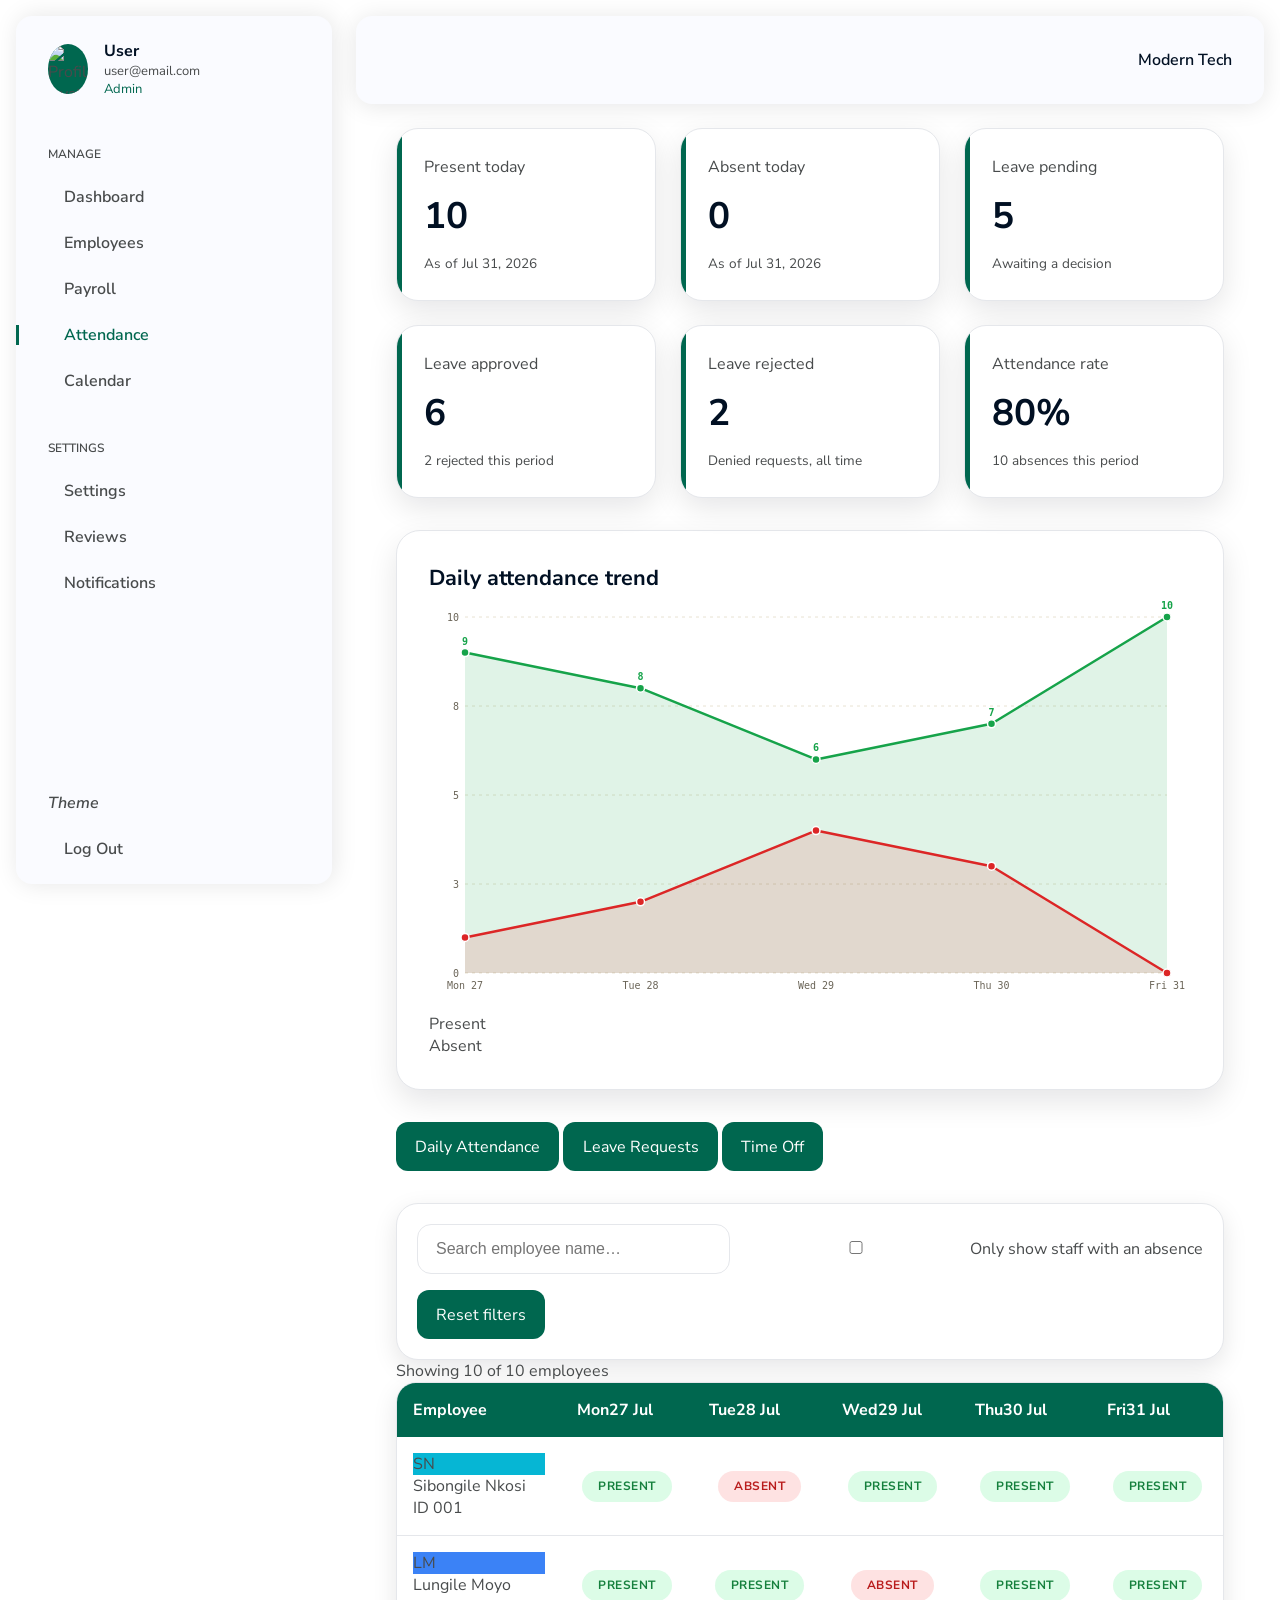
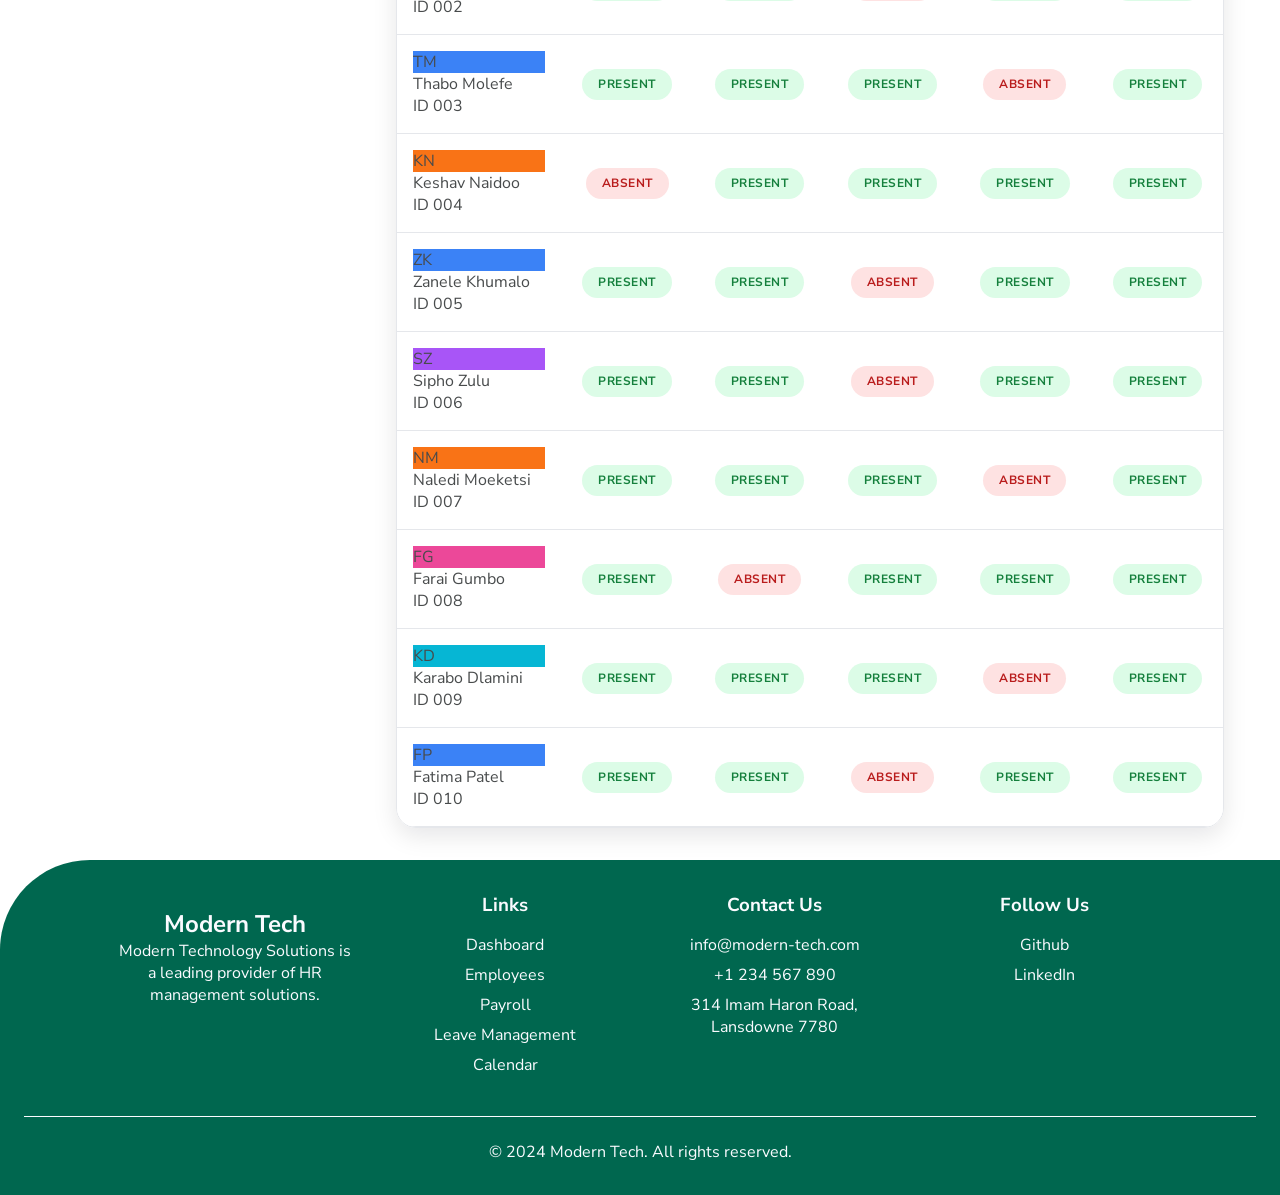
==== commit f2e8bfca: "Updates" ====
--- a/attendance.html
+++ b/attendance.html
@@ -10,7 +10,10 @@
       href="https://fonts.googleapis.com/css2?family=Fraunces:opsz,wght@9..144,500;9..144,600;9..144,700&family=IBM+Plex+Sans:wght@400;500;600&family=IBM+Plex+Mono:wght@400;500;600&display=swap"
       rel="stylesheet"
     /> -->
-    <link rel="stylesheet" href="https://cdnjs.cloudflare.com/ajax/libs/remixicon/4.6.0/remixicon.min.css">
+    <link
+      rel="stylesheet"
+      href="https://cdnjs.cloudflare.com/ajax/libs/remixicon/4.6.0/remixicon.min.css"
+    />
     <link rel="stylesheet" href="style.css" />
   </head>
   <body>
@@ -121,8 +124,12 @@
 
     <main class="main container" id="main">
       <div class="attendance_container">
-        <section class="s_stats" id="statsRow" aria-label="Summary statistics"></section>
-    
+        <section
+          class="s_stats"
+          id="statsRow"
+          aria-label="Summary statistics"
+        ></section>
+
         <div class="s_chart_card">
           <p class="s_chart_title">Daily attendance trend</p>
           <div class="s_chart_wrap">
@@ -139,24 +146,44 @@
             </div>
           </div>
         </div>
-    
+
         <div class="s_tabs" role="tablist">
-          <button class="s_tab_btn s_active" id="tabBtnAttendance" role="tab" aria-selected="true">
+          <button
+            class="s_tab_btn s_active"
+            id="tabBtnAttendance"
+            role="tab"
+            aria-selected="true"
+          >
             Daily Attendance
           </button>
-          <button class="s_tab_btn" id="tabBtnLeave" role="tab" aria-selected="false">
+          <button
+            class="s_tab_btn"
+            id="tabBtnLeave"
+            role="tab"
+            aria-selected="false"
+          >
             Leave Requests
           </button>
-          <button class="s_tab_btn" id="tabBtnTimeOff" role="tab" aria-selected="false">
+          <button
+            class="s_tab_btn"
+            id="tabBtnTimeOff"
+            role="tab"
+            aria-selected="false"
+          >
             Time Off
           </button>
         </div>
-    
+
         <!-- Attendance panel -->
         <section class="s_panel" id="panelAttendance" role="tabpanel">
           <div class="s_filters">
-            <input class="s_input" type="text" id="attSearch" placeholder="Search employee name…"
-              aria-label="Search employees" />
+            <input
+              class="s_input"
+              type="text"
+              id="attSearch"
+              placeholder="Search employee name…"
+              aria-label="Search employees"
+            />
             <label class="s_checkbox_field">
               <input type="checkbox" id="attAbsenceOnly" />
               Only show staff with an absence
@@ -179,13 +206,22 @@
             <p>No staff match your filters.</p>
           </div>
         </section>
-    
+
         <!-- Leave Requests panel -->
         <section class="s_panel s_hidden" id="panelLeave" role="tabpanel">
           <div class="s_filters">
-            <input class="s_input" type="text" id="leaveSearch" placeholder="Search employee or reason…"
-              aria-label="Search leave requests" />
-            <select class="s_input" id="leaveStatus" aria-label="Filter by status">
+            <input
+              class="s_input"
+              type="text"
+              id="leaveSearch"
+              placeholder="Search employee or reason…"
+              aria-label="Search leave requests"
+            />
+            <select
+              class="s_input"
+              id="leaveStatus"
+              aria-label="Filter by status"
+            >
               <option value="all">All statuses</option>
               <option value="approved">Approved</option>
               <option value="pending">Pending</option>
@@ -202,7 +238,7 @@
             <p>No leave requests match your filters.</p>
           </div>
         </section>
-    
+
         <!-- Time Off panel -->
         <section class="s_panel s_hidden" id="panelTimeOff" role="tabpanel">
           <div class="s_timeoff_grid">
@@ -211,7 +247,9 @@
               <div class="s_timeoff_form_card">
                 <p class="s_timeoff_form_title">New Request</p>
                 <div class="s_form_group">
-                  <label class="s_field_label" for="to_employee">Employee</label>
+                  <label class="s_field_label" for="to_employee"
+                    >Employee</label
+                  >
                   <select class="s_select" id="to_employee">
                     <option value="">Select employee…</option>
                   </select>
@@ -232,7 +270,9 @@
                 </div>
                 <div class="s_form_group s_field_row">
                   <div>
-                    <label class="s_field_label" for="to_start">Start Date</label>
+                    <label class="s_field_label" for="to_start"
+                      >Start Date</label
+                    >
                     <input class="s_input" type="date" id="to_start" />
                   </div>
                   <div>
@@ -241,9 +281,15 @@
                   </div>
                 </div>
                 <div class="s_form_group">
-                  <label class="s_field_label" for="to_reason">Reason
-                    <span class="s_reason_optional">(optional)</span></label>
-                  <textarea class="s_textarea" id="to_reason" placeholder="Brief description…"></textarea>
+                  <label class="s_field_label" for="to_reason"
+                    >Reason
+                    <span class="s_reason_optional">(optional)</span></label
+                  >
+                  <textarea
+                    class="s_textarea"
+                    id="to_reason"
+                    placeholder="Brief description…"
+                  ></textarea>
                 </div>
                 <button class="s_btn_primary s_full_width" id="to_submit">
                   Submit Request
@@ -251,7 +297,7 @@
                 <div id="to_error" class="s_to_error"></div>
               </div>
             </div>
-    
+
             <!-- Right: Pending approvals -->
             <div>
               <div class="s_pending_card">
@@ -265,7 +311,7 @@
               </div>
             </div>
           </div>
-    
+
           <!-- <div class="s_leave_card">
     
             <div class="s_leave_header">
@@ -335,9 +381,9 @@
             </div>
     
           </div> -->
-    
+
           <hr class="s_timeoff_divider" />
-    
+
           <!-- All requests list (feeds from ALL_LEAVE) -->
           <div class="s_all_requests_hd">
             <p class="s_all_requests_title">All Requests</p>
@@ -409,6 +455,6 @@
 
     <script src="https://cdn.jsdelivr.net/npm/chart.js"></script>
 
-    <script src="main (1).js"></script>
+    <script src="main.js"></script>
   </body>
 </html>
--- a/style.css
+++ b/style.css
@@ -40,22 +40,22 @@
   /*========== Font weight ==========*/
   --font-regular: 400;
   --font-semi-bold: 600;
-  
+
   /*========== z index ==========*/
   --z-tooltip: 10;
   --z-fixed: 100;
-  
+
   /* ========Sisamila Root Styling  */
-    --present: #16a34a;
-    --absent: #dc2626;
-    --pending: #f59e0b;
-  
-    --avatar-1: #3b82f6;
-    --avatar-2: #22c55e;
-    --avatar-3: #f97316;
-    --avatar-4: #a855f7;
-    --avatar-5: #06b6d4;
-    --avatar-6: #ec4899;
+  --present: #16a34a;
+  --absent: #dc2626;
+  --pending: #f59e0b;
+
+  --avatar-1: #3b82f6;
+  --avatar-2: #22c55e;
+  --avatar-3: #f97316;
+  --avatar-4: #a855f7;
+  --avatar-5: #06b6d4;
+  --avatar-6: #ec4899;
 }
 
 /*========== Responsive typography ==========*/
@@ -2056,922 +2056,1522 @@
   }
 }
 
-/* ====================SISAMILA ATTENDANCE=================================== */
-
-/* Time Off panel layout */
+/*==================================================
+            SISAMILA ATTENDANCE - PART 1
+      Dashboard • Stats • Charts • Forms • Filters
+====================================================*/
+
+/*=========================
+    MAIN CONTAINER
+==========================*/
+
+.attendance_container {
+  width: 100%;
+  max-width: 1500px;
+  margin: 0 auto;
+  padding: 2rem;
+  display: flex;
+  flex-direction: column;
+  gap: 2rem;
+}
+
+/*=========================
+      SECTION TITLE
+==========================*/
+
+.s_section_header {
+  display: flex;
+  justify-content: space-between;
+  align-items: center;
+  flex-wrap: wrap;
+  gap: 1rem;
+}
+
+.s_section_title {
+  font-size: 2rem;
+  font-weight: 700;
+  color: var(--title-color);
+}
+
+.s_section_description {
+  color: var(--text-color);
+  margin-top: 0.35rem;
+}
+
+/*=========================
+      SUMMARY CARDS
+==========================*/
+
+.s_stats {
+  display: grid;
+  grid-template-columns: repeat(auto-fit, minmax(250px, 1fr));
+  gap: 1.5rem;
+}
+
+.s_stat_card {
+  position: relative;
+
+  overflow: hidden;
+
+  background: var(--card-bg);
+
+  border: 1px solid var(--border-color);
+
+  border-radius: 22px;
+
+  padding: 1.7rem;
+
+  box-shadow: 0 10px 30px var(--shadow-color);
+
+  transition: 0.35s ease;
+
+  display: flex;
+
+  flex-direction: column;
+
+  gap: 0.8rem;
+}
+
+.s_stat_card::before {
+  content: "";
+
+  position: absolute;
+
+  left: 0;
+
+  top: 0;
+
+  width: 5px;
+
+  height: 100%;
+
+  background: var(--primary-color);
+}
+
+.s_stat_card:hover {
+  transform: translateY(-6px);
+
+  box-shadow: 0 18px 35px rgba(0, 0, 0, 0.12);
+
+  border-color: var(--primary-color);
+}
+
+.s_stat_title {
+  font-size: 0.9rem;
+
+  color: var(--muted-text);
+
+  text-transform: uppercase;
+
+  letter-spacing: 1px;
+}
+
+.s_stat_value {
+  font-size: 2.3rem;
+
+  font-weight: 700;
+
+  color: var(--title-color);
+}
+
+.s_stat_sub {
+  color: var(--text-color);
+
+  font-size: 0.85rem;
+}
+
+.s_stat_icon {
+  position: absolute;
+
+  right: 20px;
+
+  top: 20px;
+
+  width: 55px;
+
+  height: 55px;
+
+  border-radius: 16px;
+
+  background: var(--primary-light);
+
+  display: flex;
+
+  align-items: center;
+
+  justify-content: center;
+
+  color: var(--primary-color);
+
+  font-size: 1.4rem;
+}
+
+/*=========================
+      CHART CARD
+==========================*/
+
+.s_chart_card {
+  background: var(--card-bg);
+
+  border-radius: 24px;
+
+  border: 1px solid var(--border-color);
+
+  padding: 2rem;
+
+  box-shadow: 0 12px 30px var(--shadow-color);
+}
+
+.s_chart_header {
+  display: flex;
+
+  justify-content: space-between;
+
+  align-items: center;
+
+  flex-wrap: wrap;
+
+  gap: 1rem;
+
+  margin-bottom: 1.5rem;
+}
+
+.s_chart_title {
+  font-size: 1.35rem;
+
+  color: var(--title-color);
+
+  font-weight: 700;
+}
+
+.s_chart_subtitle {
+  color: var(--muted-text);
+
+  font-size: 0.9rem;
+}
+
+.s_chart_wrap {
+  position: relative;
+
+  width: 100%;
+
+  height: 420px;
+}
+
+.s_chart_wrap canvas {
+  width: 100% !important;
+
+  height: 100% !important;
+}
+
+/*=========================
+     TIME OFF LAYOUT
+==========================*/
+
 .s_timeoff_grid {
   display: grid;
-  grid-template-columns: 1fr 320px;
-  gap: 20px;
-  padding: 20px 18px;
-}
+
+  grid-template-columns: 2fr 1fr;
+
+  gap: 2rem;
+}
+
+/*=========================
+      FORM CARD
+==========================*/
+
 .s_timeoff_form_card {
-  background: var(--background);
-  border: 1px solid var(--primary-color);
-  border-radius: 4px;
-  padding: 20px;
-}
+  background: var(--card-bg);
+
+  border: 1px solid var(--border-color);
+
+  border-radius: 24px;
+
+  padding: 2rem;
+
+  box-shadow: 0 10px 28px var(--shadow-color);
+}
+
 .s_timeoff_form_title {
-  font-family: var(--body-font);
-  font-size: 11px;
-  text-transform: uppercase;
-  letter-spacing: 0.12em;
-  color: var(--primary-color);
-  margin: 0 0 18px;
-  display: flex;
-  align-items: center;
-  gap: 8px;
-}
+  display: flex;
+
+  align-items: center;
+
+  gap: 0.75rem;
+
+  font-size: 1.35rem;
+
+  font-weight: 700;
+
+  color: var(--title-color);
+
+  margin-bottom: 1.5rem;
+}
+
 .s_timeoff_form_title::before {
   content: "+";
-  font-size: 16px;
+
+  width: 36px;
+
+  height: 36px;
+
+  border-radius: 50%;
+
+  background: var(--primary-light);
+
+  display: flex;
+
+  align-items: center;
+
+  justify-content: center;
+
+  color: var(--primary-color);
+
+  font-size: 1.1rem;
+
+  font-weight: bold;
+}
+
+.s_form_group {
+  display: flex;
+
+  flex-direction: column;
+
+  gap: 0.55rem;
+
+  margin-bottom: 1.3rem;
+}
+
+.s_form_group label {
+  font-weight: 600;
+
+  color: var(--title-color);
+}
+
+.s_input,
+.s_select,
+.s_textarea {
+  width: 100%;
+
+  padding: 15px 18px;
+
+  background: var(--input-bg);
+
+  border: 1px solid var(--border-color);
+
+  border-radius: 14px;
+
+  outline: none;
+
+  color: var(--title-color);
+
+  font-size: 1rem;
+
+  transition: 0.3s;
+}
+
+.s_textarea {
+  resize: vertical;
+
+  min-height: 140px;
+}
+
+.s_input:focus,
+.s_select:focus,
+.s_textarea:focus {
+  border-color: var(--primary-color);
+
+  box-shadow: 0 0 0 4px rgba(0, 103, 79, 0.12);
+}
+
+/*=========================
+      BUTTONS
+==========================*/
+
+.s_btn_primary {
+  width: 100%;
+
+  border: none;
+
+  padding: 16px;
+
+  border-radius: 14px;
+
+  background: var(--primary-color);
+
+  color: #fff;
+
+  font-size: 1rem;
+
   font-weight: 700;
-  color: var(--danger-color);
-}
-.s_form_group {
-  margin-bottom: 14px;
-}
-.s_pending_card {
-  background: var(--body-color);
-  border: 1px solid #e8c97a;
-  border-radius: 4px;
-  padding: 16px;
-}
-.s_pending_title {
-  font-family: var(--primary-color);
-  font-size: 11px;
+
+  cursor: pointer;
+
+  transition: 0.3s;
+}
+
+.s_btn_primary:hover {
+  background: var(--hover-color);
+
+  transform: translateY(-2px);
+
+  box-shadow: 0 10px 25px rgba(0, 0, 0, 0.18);
+}
+
+.s_btn_primary:active {
+  transform: scale(0.98);
+}
+
+/*=========================
+        FILTER BAR
+==========================*/
+
+.s_filters {
+  display: flex;
+
+  flex-wrap: wrap;
+
+  gap: 1rem;
+
+  align-items: center;
+
+  background: var(--card-bg);
+
+  border: 1px solid var(--border-color);
+
+  border-radius: 22px;
+
+  padding: 1.25rem;
+
+  box-shadow: 0 8px 24px var(--shadow-color);
+}
+
+.s_filters input,
+.s_filters select {
+  flex: 1;
+
+  min-width: 220px;
+}
+
+/*=========================
+      STATUS BADGES
+==========================*/
+
+.s_stamp {
+  display: inline-flex;
+
+  align-items: center;
+
+  justify-content: center;
+
+  padding: 0.45rem 1rem;
+
+  border-radius: 999px;
+
+  font-size: 0.75rem;
+
+  font-weight: 700;
+
+  letter-spacing: 0.5px;
+
   text-transform: uppercase;
-  letter-spacing: 0.12em;
-  color: var(--pending);
-  margin: 0 0 12px;
-  display: flex;
-  align-items: center;
-  justify-content: space-between;
-}
-.s_pending_badge {
-  background: var(--pending);
-  color: #fff;
-  font-size: 10px;
-  font-weight: 700;
-  font-family: var(--font-mono);
-  padding: 2px 7px;
-  border-radius: 10px;
-}
-.s_pending_item {
-  background: var(--card);
-  border: 1px solid var(--line);
-  border-radius: 3px;
-  padding: 12px;
-  margin-bottom: 8px;
-}
-.s_pending_item:last-child {
-  margin-bottom: 0;
-}
-.s_pending_item_name {
-  font-weight: 600;
-  font-size: 13px;
-}
-.s_pending_item_reason {
-  font-size: 12px;
-  color: var(--muted);
-  margin: 2px 0 6px;
-}
-.s_pending_item_dates {
-  font-family: var(--font-mono);
-  font-size: 11px;
-  color: var(--ink-soft);
-  margin-bottom: 8px;
-}
-.s_pending_item_actions {
-  display: flex;
-  gap: 6px;
-}
-.s_timeoff_divider {
-  border: none;
-  border-top: 1px solid var(--line-soft);
-  margin: 20px 18px;
-}
-.s_all_requests_hd {
-  display: flex;
-  align-items: center;
-  justify-content: space-between;
-  padding: 0 18px 12px;
-}
-.s_all_requests_title {
-  font-family: var(--font-mono);
-  font-size: 11px;
-  text-transform: uppercase;
-  letter-spacing: 0.12em;
-  color: var(--muted);
-  margin: 0;
-}
-.s_all_requests_count {
-  font-family: var(--font-mono);
-  font-size: 11px;
-  color: var(--muted);
-}
-@media (max-width: 860px) {
+}
+
+.s_stamp_present {
+  background: #dcfce7;
+
+  color: #15803d;
+}
+
+.s_stamp_absent {
+  background: #fee2e2;
+
+  color: #b91c1c;
+}
+
+.s_stamp_pending {
+  background: #fef3c7;
+
+  color: #b45309;
+}
+
+.s_stamp_approved {
+  background: #dcfce7;
+
+  color: #15803d;
+}
+
+.s_stamp_denied {
+  background: #fee2e2;
+
+  color: #b91c1c;
+}
+
+/*=========================
+       RESPONSIVE
+==========================*/
+
+@media (max-width: 1100px) {
   .s_timeoff_grid {
     grid-template-columns: 1fr;
   }
 }
 
-/* ====================SISAMILA ATTENDANCE=================================== */
-
-/* Time Off panel layout */
-.s_timeoff_grid {
+@media (max-width: 768px) {
+  .attendance_container {
+    padding: 1rem;
+  }
+
+  .s_stats {
+    grid-template-columns: 1fr;
+  }
+
+  .s_chart_card,
+  .s_timeoff_form_card {
+    padding: 1.5rem;
+  }
+
+  .s_chart_wrap {
+    height: 300px;
+  }
+
+  .s_filters {
+    flex-direction: column;
+
+    align-items: stretch;
+  }
+
+  .s_filters input,
+  .s_filters select {
+    min-width: 100%;
+  }
+}
+
+@media (max-width: 480px) {
+  .s_section_title {
+    font-size: 1.5rem;
+  }
+
+  .s_stat_value {
+    font-size: 1.8rem;
+  }
+
+  .s_chart_wrap {
+    height: 240px;
+  }
+}
+
+/*==================================================
+          SISAMILA ATTENDANCE - PART 2
+    Pending Approvals • Leave Cards • All Requests
+====================================================*/
+
+/*==================================
+      PENDING APPROVAL CARD
+==================================*/
+
+.s_pending_card {
+  background: var(--card-bg);
+  border: 1px solid var(--border-color);
+  border-radius: 24px;
+  padding: 2rem;
+  box-shadow: 0 10px 30px var(--shadow-color);
+  display: flex;
+  flex-direction: column;
+  height: 100%;
+}
+
+.s_pending_title {
+  display: flex;
+  justify-content: space-between;
+  align-items: center;
+  margin-bottom: 1.5rem;
+  color: var(--title-color);
+  font-size: 1.3rem;
+  font-weight: 700;
+}
+
+.s_pending_badge {
+  width: 34px;
+  height: 34px;
+  display: flex;
+  align-items: center;
+  justify-content: center;
+  border-radius: 50%;
+  background: var(--warning-color);
+  color: #fff;
+  font-weight: 700;
+  font-size: 0.85rem;
+}
+
+.s_pending_list {
+  display: flex;
+  flex-direction: column;
+  gap: 1.25rem;
+}
+
+/*==================================
+        PENDING ITEM
+==================================*/
+
+.s_pending_item {
+  background: var(--background);
+
+  border: 1px solid var(--border-color);
+
+  border-left: 5px solid var(--primary-color);
+
+  border-radius: 18px;
+
+  padding: 1.25rem;
+
+  transition: 0.35s;
+}
+
+.s_pending_item:hover {
+  transform: translateY(-4px);
+
+  box-shadow: 0 12px 25px rgba(0, 0, 0, 0.12);
+}
+
+.s_pending_header {
+  display: flex;
+
+  justify-content: space-between;
+
+  align-items: center;
+
+  gap: 1rem;
+
+  margin-bottom: 1rem;
+}
+
+.s_pending_employee {
+  display: flex;
+
+  align-items: center;
+
+  gap: 1rem;
+}
+
+.s_pending_avatar {
+  width: 52px;
+
+  height: 52px;
+
+  border-radius: 50%;
+
+  background: var(--primary-color);
+
+  color: #fff;
+
+  display: flex;
+
+  justify-content: center;
+
+  align-items: center;
+
+  font-weight: 700;
+
+  font-size: 1.1rem;
+}
+
+.s_pending_name {
+  color: var(--title-color);
+
+  font-weight: 700;
+}
+
+.s_pending_department {
+  color: var(--muted-text);
+
+  font-size: 0.85rem;
+}
+
+/*==================================
+        DETAILS GRID
+==================================*/
+
+.s_pending_details {
   display: grid;
-  grid-template-columns: 1fr 320px;
-  gap: 20px;
-  padding: 20px 18px;
-}
-.s_timeoff_form_card {
-  background: var(--paper);
-  border: 1px solid var(--line);
-  border-radius: 4px;
-  padding: 20px;
-}
-.s_timeoff_form_title {
-  font-family: var(--font-mono);
-  font-size: 11px;
+
+  grid-template-columns: repeat(2, 1fr);
+
+  gap: 1rem;
+
+  margin-bottom: 1rem;
+}
+
+.s_pending_info {
+  background: var(--body-color);
+
+  border-radius: 14px;
+
+  padding: 0.9rem;
+}
+
+.s_pending_label {
+  display: block;
+
+  font-size: 0.75rem;
+
   text-transform: uppercase;
-  letter-spacing: 0.12em;
-  color: var(--muted);
-  margin: 0 0 18px;
-  display: flex;
-  align-items: center;
-  gap: 8px;
-}
-.s_timeoff_form_title::before {
-  content: "+";
-  font-size: 16px;
+
+  color: var(--muted-text);
+
+  margin-bottom: 0.35rem;
+}
+
+.s_pending_value {
+  color: var(--title-color);
+
+  font-weight: 600;
+}
+
+/*==================================
+         REASON BOX
+==================================*/
+
+.s_pending_reason {
+  background: var(--body-color);
+
+  border-radius: 14px;
+
+  padding: 1rem;
+
+  line-height: 1.6;
+
+  color: var(--text-color);
+
+  margin-bottom: 1rem;
+}
+
+/*==================================
+        ACTION BUTTONS
+==================================*/
+
+.s_pending_actions {
+  display: flex;
+
+  gap: 1rem;
+}
+
+.s_pending_actions button {
+  flex: 1;
+}
+
+.s_btn_approve {
+  background: #22c55e;
+
+  color: #fff;
+
+  border: none;
+
+  border-radius: 14px;
+
+  padding: 0.9rem;
+
+  cursor: pointer;
+
   font-weight: 700;
-  color: var(--ink-soft);
-}
-.s_form_group {
-  margin-bottom: 14px;
-}
-.s_pending_card {
-  background: var(--pending-bg);
-  border: 1px solid #e8c97a;
-  border-radius: 4px;
+
+  transition: 0.3s;
+}
+
+.s_btn_approve:hover {
+  background: #16a34a;
+
+  transform: translateY(-2px);
+}
+
+.s_btn_deny {
+  background: #ef4444;
+
+  color: #fff;
+
+  border: none;
+
+  border-radius: 14px;
+
+  padding: 0.9rem;
+
+  cursor: pointer;
+
+  font-weight: 700;
+
+  transition: 0.3s;
+}
+
+.s_btn_deny:hover {
+  background: #dc2626;
+
+  transform: translateY(-2px);
+}
+
+/*==================================
+        EMPTY STATE
+==================================*/
+
+.s_pending_empty_note {
+  padding: 2rem;
+
+  border: 2px dashed var(--border-color);
+
+  border-radius: 18px;
+
+  text-align: center;
+
+  color: var(--muted-text);
+}
+
+/*==================================
+        ALL REQUESTS
+==================================*/
+
+.s_all_requests_hd {
+  display: flex;
+
+  justify-content: space-between;
+
+  align-items: center;
+
+  flex-wrap: wrap;
+
+  gap: 1rem;
+
+  margin-top: 2rem;
+
+  margin-bottom: 1.5rem;
+}
+
+.s_all_requests_title {
+  font-size: 1.6rem;
+
+  color: var(--title-color);
+
+  font-weight: 700;
+}
+
+.s_all_requests_count {
+  background: var(--primary-color);
+
+  color: #fff;
+
+  padding: 0.55rem 1rem;
+
+  border-radius: 999px;
+
+  font-weight: 700;
+}
+
+/*==================================
+       REQUEST GRID
+==================================*/
+
+.s_all_requests {
+  display: grid;
+
+  grid-template-columns: repeat(auto-fit, minmax(360px, 1fr));
+
+  gap: 1.5rem;
+}
+
+/*==================================
+        REQUEST CARD
+==================================*/
+
+.s_request_card {
+  background: var(--card-bg);
+
+  border: 1px solid var(--border-color);
+
+  border-radius: 22px;
+
+  padding: 1.5rem;
+
+  display: flex;
+
+  flex-direction: column;
+
+  gap: 1rem;
+
+  transition: 0.35s;
+
+  box-shadow: 0 10px 25px var(--shadow-color);
+}
+
+.s_request_card:hover {
+  transform: translateY(-5px);
+
+  border-color: var(--primary-color);
+}
+
+.s_request_top {
+  display: flex;
+
+  justify-content: space-between;
+
+  align-items: center;
+}
+
+.s_request_employee {
+  display: flex;
+
+  align-items: center;
+
+  gap: 1rem;
+}
+
+.s_request_avatar {
+  width: 55px;
+
+  height: 55px;
+
+  border-radius: 50%;
+
+  display: flex;
+
+  justify-content: center;
+
+  align-items: center;
+
+  background: var(--primary-color);
+
+  color: #fff;
+
+  font-size: 1.2rem;
+
+  font-weight: 700;
+}
+
+.s_request_name {
+  color: var(--title-color);
+
+  font-weight: 700;
+}
+
+.s_request_department {
+  color: var(--muted-text);
+
+  font-size: 0.85rem;
+}
+
+/*==================================
+         REQUEST INFO
+==================================*/
+
+.s_request_body {
+  display: grid;
+
+  gap: 0.8rem;
+}
+
+.s_request_item {
+  display: flex;
+
+  justify-content: space-between;
+
+  align-items: center;
+
+  padding-bottom: 0.75rem;
+
+  border-bottom: 1px solid var(--border-color);
+}
+
+.s_request_label {
+  font-weight: 600;
+
+  color: var(--muted-text);
+}
+
+.s_request_value {
+  font-weight: 600;
+
+  color: var(--title-color);
+
+  text-align: right;
+}
+
+/*==================================
+         REASON
+==================================*/
+
+.s_request_reason {
+  background: var(--body-color);
+
+  border-radius: 14px;
+
+  padding: 1rem;
+
+  line-height: 1.6;
+
+  color: var(--text-color);
+}
+
+/*==================================
+      REQUEST BUTTONS
+==================================*/
+
+.s_request_actions {
+  display: flex;
+
+  gap: 1rem;
+
+  margin-top: auto;
+}
+
+.s_request_actions button {
+  flex: 1;
+}
+
+.s_btn_secondary {
+  background: #ef4444;
+
+  color: #fff;
+
+  border: none;
+
+  border-radius: 14px;
+
+  padding: 0.9rem;
+
+  cursor: pointer;
+
+  transition: 0.3s;
+}
+
+.s_btn_secondary:hover {
+  background: #dc2626;
+
+  transform: translateY(-2px);
+}
+
+/*==================================
+        RESPONSIVE
+==================================*/
+
+@media (max-width: 900px) {
+  .s_pending_details {
+    grid-template-columns: 1fr;
+  }
+}
+
+@media (max-width: 768px) {
+  .s_pending_header,
+  .s_request_top {
+    flex-direction: column;
+
+    align-items: flex-start;
+  }
+
+  .s_pending_actions,
+  .s_request_actions {
+    flex-direction: column;
+  }
+
+  .s_all_requests {
+    grid-template-columns: 1fr;
+  }
+
+  .s_request_item {
+    flex-direction: column;
+
+    align-items: flex-start;
+
+    gap: 0.4rem;
+  }
+}
+
+@media (max-width: 480px) {
+  .s_pending_card,
+  .s_request_card {
+    padding: 1.25rem;
+  }
+
+  .s_pending_avatar,
+  .s_request_avatar {
+    width: 45px;
+
+    height: 45px;
+  }
+}
+
+/*==================================================
+          SISAMILA ATTENDANCE - PART 3
+   Animations • Utilities • Tables • Notifications
+====================================================*/
+
+/*==================================
+        SMOOTH ANIMATIONS
+==================================*/
+
+@keyframes fadeUp {
+  from {
+    opacity: 0;
+    transform: translateY(20px);
+  }
+  to {
+    opacity: 1;
+    transform: translateY(0);
+  }
+}
+
+@keyframes fadeIn {
+  from {
+    opacity: 0;
+  }
+  to {
+    opacity: 1;
+  }
+}
+
+@keyframes pulse {
+  0% {
+    transform: scale(1);
+  }
+  50% {
+    transform: scale(1.04);
+  }
+  100% {
+    transform: scale(1);
+  }
+}
+
+@keyframes shimmer {
+  100% {
+    transform: translateX(100%);
+  }
+}
+
+/*==================================
+        ANIMATION CLASSES
+==================================*/
+
+.s_fade_up {
+  animation: fadeUp 0.6s ease both;
+}
+
+.s_fade {
+  animation: fadeIn 0.4s ease;
+}
+
+.s_pulse {
+  animation: pulse 1.8s infinite;
+}
+
+/*==================================
+        LOADING SKELETONS
+==================================*/
+
+.s_skeleton {
+  position: relative;
+
+  overflow: hidden;
+
+  background: #e8e8e8;
+
+  border-radius: 12px;
+}
+
+.s_skeleton::after {
+  content: "";
+
+  position: absolute;
+
+  inset: 0;
+
+  transform: translateX(-100%);
+
+  background: linear-gradient(
+    90deg,
+    transparent,
+    rgba(255, 255, 255, 0.5),
+    transparent
+  );
+
+  animation: shimmer 1.4s infinite;
+}
+
+.s_skeleton_title {
+  width: 45%;
+
+  height: 20px;
+
+  margin-bottom: 1rem;
+}
+
+.s_skeleton_text {
+  width: 100%;
+
+  height: 14px;
+
+  margin: 0.6rem 0;
+}
+
+.s_skeleton_avatar {
+  width: 50px;
+
+  height: 50px;
+
+  border-radius: 50%;
+}
+
+/*==================================
+        TABLE STYLING
+==================================*/
+
+.s_table_scroll {
+  width: 100%;
+
+  overflow-x: auto;
+
+  border-radius: 20px;
+
+  border: 1px solid var(--border-color);
+
+  background: var(--card-bg);
+
+  box-shadow: 0 8px 24px var(--shadow-color);
+}
+
+.s_table_scroll table {
+  width: 100%;
+
+  border-collapse: collapse;
+
+  min-width: 900px;
+}
+
+.s_table_scroll thead {
+  background: var(--primary-color);
+}
+
+.s_table_scroll th {
+  color: #fff;
+
+  font-weight: 700;
+
   padding: 16px;
-}
-.s_pending_title {
-  font-family: var(--font-mono);
-  font-size: 11px;
-  text-transform: uppercase;
-  letter-spacing: 0.12em;
-  color: var(--pending);
-  margin: 0 0 12px;
-  display: flex;
-  align-items: center;
-  justify-content: space-between;
-}
-.s_pending_badge {
-  background: var(--pending);
-  color: #fff;
-  font-size: 10px;
-  font-weight: 700;
-  font-family: var(--font-mono);
-  padding: 2px 7px;
-  border-radius: 10px;
-}
-.s_pending_item {
-  background: var(--card);
-  border: 1px solid var(--line);
-  border-radius: 3px;
-  padding: 12px;
-  margin-bottom: 8px;
-}
-.s_pending_item:last-child {
-  margin-bottom: 0;
-}
-.s_pending_item_name {
-  font-weight: 600;
-  font-size: 13px;
-}
-.s_pending_item_reason {
-  font-size: 12px;
-  color: var(--muted);
-  margin: 2px 0 6px;
-}
-.s_pending_item_dates {
-  font-family: var(--font-mono);
-  font-size: 11px;
-  color: var(--ink-soft);
-  margin-bottom: 8px;
-}
-.s_pending_item_actions {
-  display: flex;
-  gap: 6px;
-}
-.s_timeoff_divider {
-  border: none;
-  border-top: 1px solid var(--line-soft);
-  margin: 20px 18px;
-}
-.s_all_requests_hd {
-  display: flex;
-  align-items: center;
-  justify-content: space-between;
-  padding: 0 18px 12px;
-}
-.s_all_requests_title {
-  font-family: var(--font-mono);
-  font-size: 11px;
-  text-transform: uppercase;
-  letter-spacing: 0.12em;
-  color: var(--muted);
-  margin: 0;
-}
-.s_all_requests_count {
-  font-family: var(--font-mono);
-  font-size: 11px;
-  color: var(--muted);
-}
-@media (max-width: 860px) {
-  .s_timeoff_grid {
-    grid-template-columns: 1fr;
-  }
-}
-
-/* ==== Converted inline styles from index.html ==== */
-.s_hidden_filter_svg {
+
+  text-align: left;
+
+  white-space: nowrap;
+}
+
+.s_table_scroll td {
+  padding: 16px;
+
+  color: var(--text-color);
+
+  border-bottom: 1px solid var(--border-color);
+}
+
+.s_table_scroll tbody tr {
+  transition: 0.25s;
+}
+
+.s_table_scroll tbody tr:hover {
+  background: rgba(0, 0, 0, 0.03);
+}
+
+/*==================================
+        SEARCH BAR
+==================================*/
+
+.s_search {
+  position: relative;
+
+  width: 100%;
+
+  max-width: 420px;
+}
+
+.s_search input {
+  width: 100%;
+
+  padding: 14px 18px 14px 45px;
+
+  border-radius: 14px;
+
+  border: 1px solid var(--border-color);
+
+  background: var(--card-bg);
+
+  color: var(--title-color);
+}
+
+.s_search i {
   position: absolute;
-}
-.s_legend_dot_present {
-  background: var(--present);
-}
-.s_legend_dot_absent {
-  background: var(--absent);
-}
-.s_reason_optional {
-  font-size: 10px;
-  color: var(--muted);
-}
+
+  left: 16px;
+
+  top: 50%;
+
+  transform: translateY(-50%);
+
+  color: var(--text-color);
+}
+
+/*==================================
+        NOTIFICATIONS
+==================================*/
+
+.s_alert {
+  display: flex;
+
+  align-items: center;
+
+  gap: 1rem;
+
+  padding: 1rem 1.25rem;
+
+  border-radius: 16px;
+
+  margin-bottom: 1rem;
+
+  animation: fadeUp 0.4s;
+}
+
+.s_alert_success {
+  background: #dcfce7;
+
+  color: #166534;
+
+  border-left: 5px solid #16a34a;
+}
+
+.s_alert_error {
+  background: #fee2e2;
+
+  color: #991b1b;
+
+  border-left: 5px solid #dc2626;
+}
+
+.s_alert_warning {
+  background: #fef3c7;
+
+  color: #92400e;
+
+  border-left: 5px solid #f59e0b;
+}
+
+.s_alert_info {
+  background: #dbeafe;
+
+  color: #1d4ed8;
+
+  border-left: 5px solid #2563eb;
+}
+
+/*==================================
+        STATUS DOTS
+==================================*/
+
+.s_dot {
+  width: 10px;
+
+  height: 10px;
+
+  border-radius: 50%;
+
+  display: inline-block;
+
+  margin-right: 0.45rem;
+}
+
+.s_dot_present {
+  background: #16a34a;
+}
+
+.s_dot_absent {
+  background: #ef4444;
+}
+
+.s_dot_pending {
+  background: #f59e0b;
+}
+
+/*==================================
+        UTILITIES
+==================================*/
+
+.s_hidden {
+  display: none !important;
+}
+
+.s_center {
+  text-align: center;
+}
+
+.s_right {
+  text-align: right;
+}
+
+.s_left {
+  text-align: left;
+}
+
 .s_full_width {
   width: 100%;
 }
-.s_to_error {
-  margin-top: 10px;
-  font-size: 12px;
-  color: var(--absent);
-  font-family: var(--font-mono);
-  display: none;
-}
-.s_pending_empty_note {
-  font-size: 12px;
-  color: var(--muted);
-  font-family: var(--font-mono);
-} 
-
-/*=========================
-  Attendance Dashboard
-==========================*/
-
-/*========== Stats Cards ==========*/
-.s_stats{
-    display:grid;
-    grid-template-columns:repeat(auto-fit,minmax(220px,1fr));
-    gap:1.5rem;
-    margin-bottom:2rem;
-}
-
-.s_stat_card{
-    background:var(--card-bg);
-    border:1px solid var(--border-color);
-    border-radius:20px;
-    padding:1.5rem;
-    box-shadow:0 8px 24px var(--shadow-color);
-    transition:.3s ease;
-}
-
-.s_stat_card:hover{
-    transform:translateY(-4px);
-    border-color:var(--primary-color);
-}
-
-.s_stat_title{
-    font-size:.9rem;
-    color:var(--text-color);
-    margin-bottom:.5rem;
-}
-
-.s_stat_value{
-    font-size:2rem;
-    font-weight:700;
-    color:var(--title-color);
-}
-
-.s_stat_sub{
-    margin-top:.5rem;
-    font-size:.8rem;
-    color:var(--muted-text);
-}
-
-/*========== Chart Card ==========*/
-.s_chart_card{
-    background:var(--card-bg);
-    border:1px solid var(--border-color);
-    border-radius:24px;
-    padding:2rem;
-    margin-bottom:2rem;
-    box-shadow:0 10px 28px var(--shadow-color);
-}
-
-.s_chart_title{
-    font-size:1.3rem;
-    font-weight:700;
-    color:var(--title-color);
-    margin-bottom:1rem;
-}
-
-.s_chart_wrap{
-    width:100%;
-    overflow:hidden;
-}
-
-.s_chart_wrap canvas{
-    width:100%!important;
-    height:auto!important;
-}
-
-/*========== Table Scroll ==========*/
-.s_table_scroll{
-    overflow-x:auto;
-    background:var(--card-bg);
-    border-radius:18px;
-    border:1px solid var(--border-color);
-    box-shadow:0 6px 20px var(--shadow-color);
-}
-
-.s_table_scroll table{
-    width:100%;
-    border-collapse:collapse;
-}
-
-.s_table_scroll th{
-    background:var(--primary-color);
-    color:white;
-    padding:16px;
-    text-align:left;
-    font-weight:600;
-}
-
-.s_table_scroll td{
-    padding:16px;
-    border-bottom:1px solid var(--border-color);
-    color:var(--text-color);
-}
-
-.s_table_scroll tbody tr{
-    transition:.25s;
-}
-
-.s_table_scroll tbody tr:hover{
-    background:var(--primary-light);
-}
-
-/*========== Pending Approval Card ==========*/
-.s_pending_card{
-    background:var(--card-bg);
-    border:1px solid var(--border-color);
-    border-radius:20px;
-    padding:1.5rem;
-    box-shadow:0 8px 24px var(--shadow-color);
-}
-
-.s_pending_title{
-    font-size:1.2rem;
-    font-weight:700;
-    color:var(--title-color);
-    margin-bottom:1rem;
-}
-
-.s_pending_badge{
-    display:inline-flex;
-    align-items:center;
-    justify-content:center;
-    width:28px;
-    height:28px;
-    margin-left:.5rem;
-    background:var(--warning-color);
-    color:#fff;
-    border-radius:50%;
-    font-size:.8rem;
-    font-weight:700;
-}
-
-/*========== Leave Card ==========*/
-.s_leave_card{
-    background:var(--card-bg);
-    border:1px solid var(--border-color);
-    border-radius:18px;
-    padding:1rem;
-    margin-bottom:1rem;
-    box-shadow:0 4px 16px var(--shadow-color);
-    transition:.3s;
-}
-
-.s_leave_card:hover{
-    transform:translateY(-3px);
-    border-color:var(--primary-color);
-}
-
-.s_leave_card h4{
-    color:var(--title-color);
-    margin-bottom:.35rem;
-}
-
-.s_leave_card p{
-    color:var(--text-color);
-    font-size:.9rem;
-}
-
-/*========== Status Stamp ==========*/
-.s_stamp{
-    display:inline-flex;
-    align-items:center;
-    justify-content:center;
-    padding:.45rem .9rem;
-    border-radius:999px;
-    font-size:.8rem;
-    font-weight:700;
-    text-transform:uppercase;
-    letter-spacing:.5px;
-}
-
-.s_stamp_present{
-    background:#dcfce7;
-    color:#15803d;
-}
-
-.s_stamp_absent{
-    background:#fee2e2;
-    color:#b91c1c;
-}
-
-.s_stamp_pending{
-    background:#fef3c7;
-    color:#b45309;
-}
-
-.s_stamp_approved{
-    background:#dcfce7;
-    color:#15803d;
-}
-
-.s_stamp_denied{
-    background:#fee2e2;
-    color:#b91c1c;
-}
-
-/*========== Filters ==========*/
-.s_filters{
-    display:flex;
-    flex-wrap:wrap;
-    gap:1rem;
-    align-items:center;
-    margin-bottom:1.5rem;
-}
-
-.s_filters select,
-.s_filters input{
-    min-width:220px;
-}
-
-/*========== Inputs ==========*/
-.s_input,
-.s_select,
-.s_textarea{
-    width:100%;
-    padding:14px 16px;
-    background:var(--input-bg);
-    color:var(--title-color);
-    border:1px solid var(--border-color);
-    border-radius:12px;
-    outline:none;
-    transition:.3s;
-    font-family:inherit;
-    font-size:1rem;
-}
-
-.s_input:focus,
-.s_select:focus,
-.s_textarea:focus{
-    border-color:var(--primary-color);
-    box-shadow:0 0 0 3px rgba(37,99,235,.15);
-}
-
-.s_textarea{
-    resize:vertical;
-    min-height:120px;
-}
-
-/*========== Primary Button ==========*/
-.s_btn_primary{
-    display:inline-flex;
-    align-items:center;
-    justify-content:center;
-    gap:.5rem;
-    padding:14px 28px;
-    background:var(--primary-color);
-    color:#fff;
-    border:none;
-    border-radius:14px;
-    cursor:pointer;
-    font-weight:700;
-    transition:.3s;
-}
-
-.s_btn_primary:hover{
-    background:var(--hover-color);
-    transform:translateY(-2px);
-    box-shadow:0 8px 18px rgba(0,0,0,.15);
-}
-
-.s_btn_primary:active{
-    transform:scale(.98);
-}
-
-/*========== Responsive ==========*/
-@media (max-width:768px){
-
-    .s_filters{
-        flex-direction:column;
-        align-items:stretch;
-    }
-
-    .s_stats{
-        grid-template-columns:1fr;
-    }
-
-    .s_chart_card{
-        padding:1.25rem;
-    }
-
-}
-
-.attendance_container{
-    width:100%;
-    max-width:1500px;
-    margin:auto;
-    padding:2rem;
-    box-sizing:border-box;
-}
-
-.s_chart_wrap{
-    height:400px;
-}
-
-.s_chart_wrap canvas{
-    width:100%!important;
-    height:100%!important;
-}
-
-/*===============================
-    ALL REQUESTS
-================================*/
-
-.s_all_requests_hd{
-    display:flex;
-    justify-content:space-between;
-    align-items:center;
-    margin:2rem 0 1.25rem;
-    flex-wrap:wrap;
-    gap:1rem;
-}
-
-.s_all_requests_title{
-    font-size:1.4rem;
-    font-weight:700;
-    color:var(--title-color);
-}
-
-.s_all_requests_count{
-    padding:.45rem .9rem;
-    border-radius:999px;
-    background:var(--primary-color);
-    color:#fff;
-    font-weight:600;
-    font-size:.9rem;
-}
-
-/* Grid */
-
-.s_all_requests{
-    display:grid;
-    grid-template-columns:repeat(auto-fit,minmax(340px,1fr));
-    gap:1.5rem;
-}
-
-/* Individual Card */
-
-.s_request_card{
-    background:var(--card-bg);
-    border:1px solid var(--border-color);
-    border-radius:18px;
-    padding:1.5rem;
-    box-shadow:0 8px 20px var(--shadow-color);
-    transition:.3s;
-    display:flex;
-    flex-direction:column;
-    gap:1rem;
-}
-
-.s_request_card:hover{
-    transform:translateY(-4px);
-    border-color:var(--primary-color);
-}
-
-.s_request_top{
-    display:flex;
-    justify-content:space-between;
-    align-items:center;
-}
-
-.s_request_employee{
-    display:flex;
-    align-items:center;
-    gap:.85rem;
-}
-
-.s_request_avatar{
-    width:48px;
-    height:48px;
-    border-radius:50%;
-    display:flex;
-    align-items:center;
-    justify-content:center;
-    background:var(--primary-color);
-    color:#fff;
-    font-size:1.15rem;
-    font-weight:700;
-}
-
-.s_request_name{
-    font-weight:700;
-    color:var(--title-color);
-}
-
-.s_request_department{
-    font-size:.82rem;
-    color:var(--text-color);
-}
-
-.s_request_body{
-    display:grid;
-    gap:.75rem;
-}
-
-.s_request_item{
-    display:flex;
-    justify-content:space-between;
-    align-items:center;
-    border-bottom:1px solid var(--border-color);
-    padding-bottom:.45rem;
-}
-
-.s_request_label{
-    color:var(--text-color);
-    font-weight:600;
-}
-
-.s_request_value{
-    color:var(--title-color);
-    text-align:right;
-}
-
-.s_request_reason{
-    background:var(--body-color);
-    border-radius:12px;
-    padding:.8rem;
-    color:var(--text-color);
-    line-height:1.5;
-}
-
-.s_request_actions{
-    display:flex;
-    gap:.75rem;
-    margin-top:auto;
-}
-
-.s_request_actions button{
-    flex:1;
-}
-
-.s_btn_secondary{
-    border:none;
-    border-radius:12px;
-    padding:.75rem;
-    background:#ef4444;
-    color:#fff;
-    cursor:pointer;
-    transition:.3s;
-}
-
-.s_btn_secondary:hover{
-    transform:translateY(-2px);
-}
-
-/* Mobile */
-
-@media (max-width:768px){
-
-    .s_all_requests{
-        grid-template-columns:1fr;
-    }
-
-    .s_request_top{
-        flex-direction:column;
-        align-items:flex-start;
-        gap:.8rem;
-    }
-
-    .s_request_item{
-        flex-direction:column;
-        align-items:flex-start;
-        gap:.35rem;
-    }
-
-    .s_request_actions{
-        flex-direction:column;
-    }
-
+
+.s_mt_1 {
+  margin-top: 1rem;
+}
+
+.s_mt_2 {
+  margin-top: 2rem;
+}
+
+.s_mb_1 {
+  margin-bottom: 1rem;
+}
+
+.s_mb_2 {
+  margin-bottom: 2rem;
+}
+
+.s_p_1 {
+  padding: 1rem;
+}
+
+.s_round {
+  border-radius: 18px;
+}
+
+.s_shadow {
+  box-shadow: 0 8px 24px var(--shadow-color);
 }
 
 /*==================================
-    PENDING APPROVAL REQUESTS
-===================================*/
-
-.s_pending_list{
-    display:flex;
-    flex-direction:column;
-    gap:1.25rem;
-    margin-top:1rem;
-}
-
-.s_pending_item{
-    background:var(--card-bg);
-    border:1px solid var(--border-color);
-    border-left:5px solid var(--primary-color);
-    border-radius:18px;
-    padding:1.25rem;
-    box-shadow:0 8px 20px var(--shadow-color);
-    transition:.3s ease;
-}
-
-.s_pending_item:hover{
-    transform:translateY(-4px);
-    box-shadow:0 12px 28px var(--shadow-color);
-}
-
-.s_pending_header{
-    display:flex;
-    justify-content:space-between;
-    align-items:center;
-    gap:1rem;
-    margin-bottom:1rem;
-}
-
-.s_pending_employee{
-    display:flex;
-    align-items:center;
-    gap:.85rem;
-}
-
-.s_pending_avatar{
-    width:48px;
-    height:48px;
-    border-radius:50%;
-    background:var(--primary-color);
-    color:#fff;
-    display:flex;
-    align-items:center;
-    justify-content:center;
-    font-weight:700;
-    font-size:1.1rem;
-}
-
-.s_pending_name{
-    font-weight:700;
-    color:var(--title-color);
-    margin-bottom:.2rem;
-}
-
-.s_pending_department{
-    font-size:.85rem;
-    color:var(--text-color);
-}
-
-/* Information */
-
-.s_pending_details{
-    display:grid;
-    grid-template-columns:repeat(2,1fr);
-    gap:.8rem;
-    margin-bottom:1rem;
-}
-
-.s_pending_info{
-    background:var(--body-color);
-    border-radius:10px;
-    padding:.7rem;
-}
-
-.s_pending_label{
-    display:block;
-    font-size:.75rem;
-    color:var(--text-color);
-    margin-bottom:.2rem;
-}
-
-.s_pending_value{
-    color:var(--title-color);
-    font-weight:600;
-}
-
-/* Reason Box */
-
-.s_pending_reason{
-    margin-bottom:1rem;
-    background:var(--body-color);
-    border-radius:12px;
-    padding:1rem;
-    line-height:1.5;
-    color:var(--text-color);
-}
-
-/* Buttons */
-
-.s_pending_actions{
-    display:flex;
-    gap:.75rem;
-}
-
-.s_pending_actions button{
-    flex:1;
-}
-
-.s_btn_approve{
-    background:#22c55e;
-    color:#fff;
-    border:none;
-    padding:.85rem;
-    border-radius:12px;
-    cursor:pointer;
-    font-weight:600;
-    transition:.3s;
-}
-
-.s_btn_approve:hover{
-    background:#16a34a;
-    transform:translateY(-2px);
-}
-
-.s_btn_deny{
-    background:#ef4444;
-    color:#fff;
-    border:none;
-    padding:.85rem;
-    border-radius:12px;
-    cursor:pointer;
-    font-weight:600;
-    transition:.3s;
-}
-
-.s_btn_deny:hover{
-    background:#dc2626;
-    transform:translateY(-2px);
-}
-
-/* Empty State */
-
-.s_pending_empty_note{
-    text-align:center;
-    padding:2rem;
-    color:var(--text-color);
-    border:2px dashed var(--border-color);
-    border-radius:16px;
-}
-
-/* Responsive */
-
-@media (max-width:768px){
-
-    .s_pending_header{
-        flex-direction:column;
-        align-items:flex-start;
-    }
-
-    .s_pending_details{
-        grid-template-columns:1fr;
-    }
-
-    .s_pending_actions{
-        flex-direction:column;
-    }
-
-}
-
+        SCROLLBAR
+==================================*/
+
+.s_table_scroll::-webkit-scrollbar,
+.s_pending_list::-webkit-scrollbar {
+  height: 8px;
+
+  width: 8px;
+}
+
+.s_table_scroll::-webkit-scrollbar-thumb,
+.s_pending_list::-webkit-scrollbar-thumb {
+  background: var(--primary-color);
+
+  border-radius: 10px;
+}
+
+/*==================================
+      DARK MODE IMPROVEMENTS
+==================================*/
+
+body.dark-theme .s_skeleton {
+  background: #2d2d2d;
+}
+
+body.dark-theme .s_table_scroll tbody tr:hover {
+  background: rgba(255, 255, 255, 0.05);
+}
+
+body.dark-theme .s_pending_info,
+body.dark-theme .s_request_reason,
+body.dark-theme .s_pending_reason {
+  background: rgba(255, 255, 255, 0.04);
+}
+
+body.dark-theme .s_alert_success {
+  background: #064e3b;
+
+  color: #bbf7d0;
+}
+
+body.dark-theme .s_alert_error {
+  background: #7f1d1d;
+
+  color: #fecaca;
+}
+
+body.dark-theme .s_alert_warning {
+  background: #78350f;
+
+  color: #fde68a;
+}
+
+body.dark-theme .s_alert_info {
+  background: #1e3a8a;
+
+  color: #bfdbfe;
+}
+
+/*==================================
+        ACCESSIBILITY
+==================================*/
+
+button:focus,
+input:focus,
+select:focus,
+textarea:focus {
+  outline: 3px solid rgba(0, 123, 255, 0.25);
+
+  outline-offset: 2px;
+}
+
+/*==================================
+      MOBILE IMPROVEMENTS
+==================================*/
+
+@media (max-width: 768px) {
+  .attendance_container {
+    padding: 1rem;
+  }
+
+  .s_search {
+    max-width: 100%;
+  }
+
+  .s_table_scroll {
+    border-radius: 14px;
+  }
+}
+
+@media (max-width: 480px) {
+  .s_alert {
+    flex-direction: column;
+
+    align-items: flex-start;
+  }
+
+  .s_section_title {
+    font-size: 1.45rem;
+  }
+}
+
+/*==================================
+        PRINT MODE
+==================================*/
+
+@media print {
+  .sidebar,
+  .header,
+  .s_btn_primary,
+  .s_btn_secondary,
+  .s_btn_approve,
+  .s_btn_deny {
+    display: none !important;
+  }
+
+  .attendance_container {
+    padding: 0;
+
+    max-width: 100%;
+  }
+
+  .s_request_card,
+  .s_pending_card,
+  .s_chart_card {
+    box-shadow: none;
+
+    border: 1px solid #000;
+  }
+}
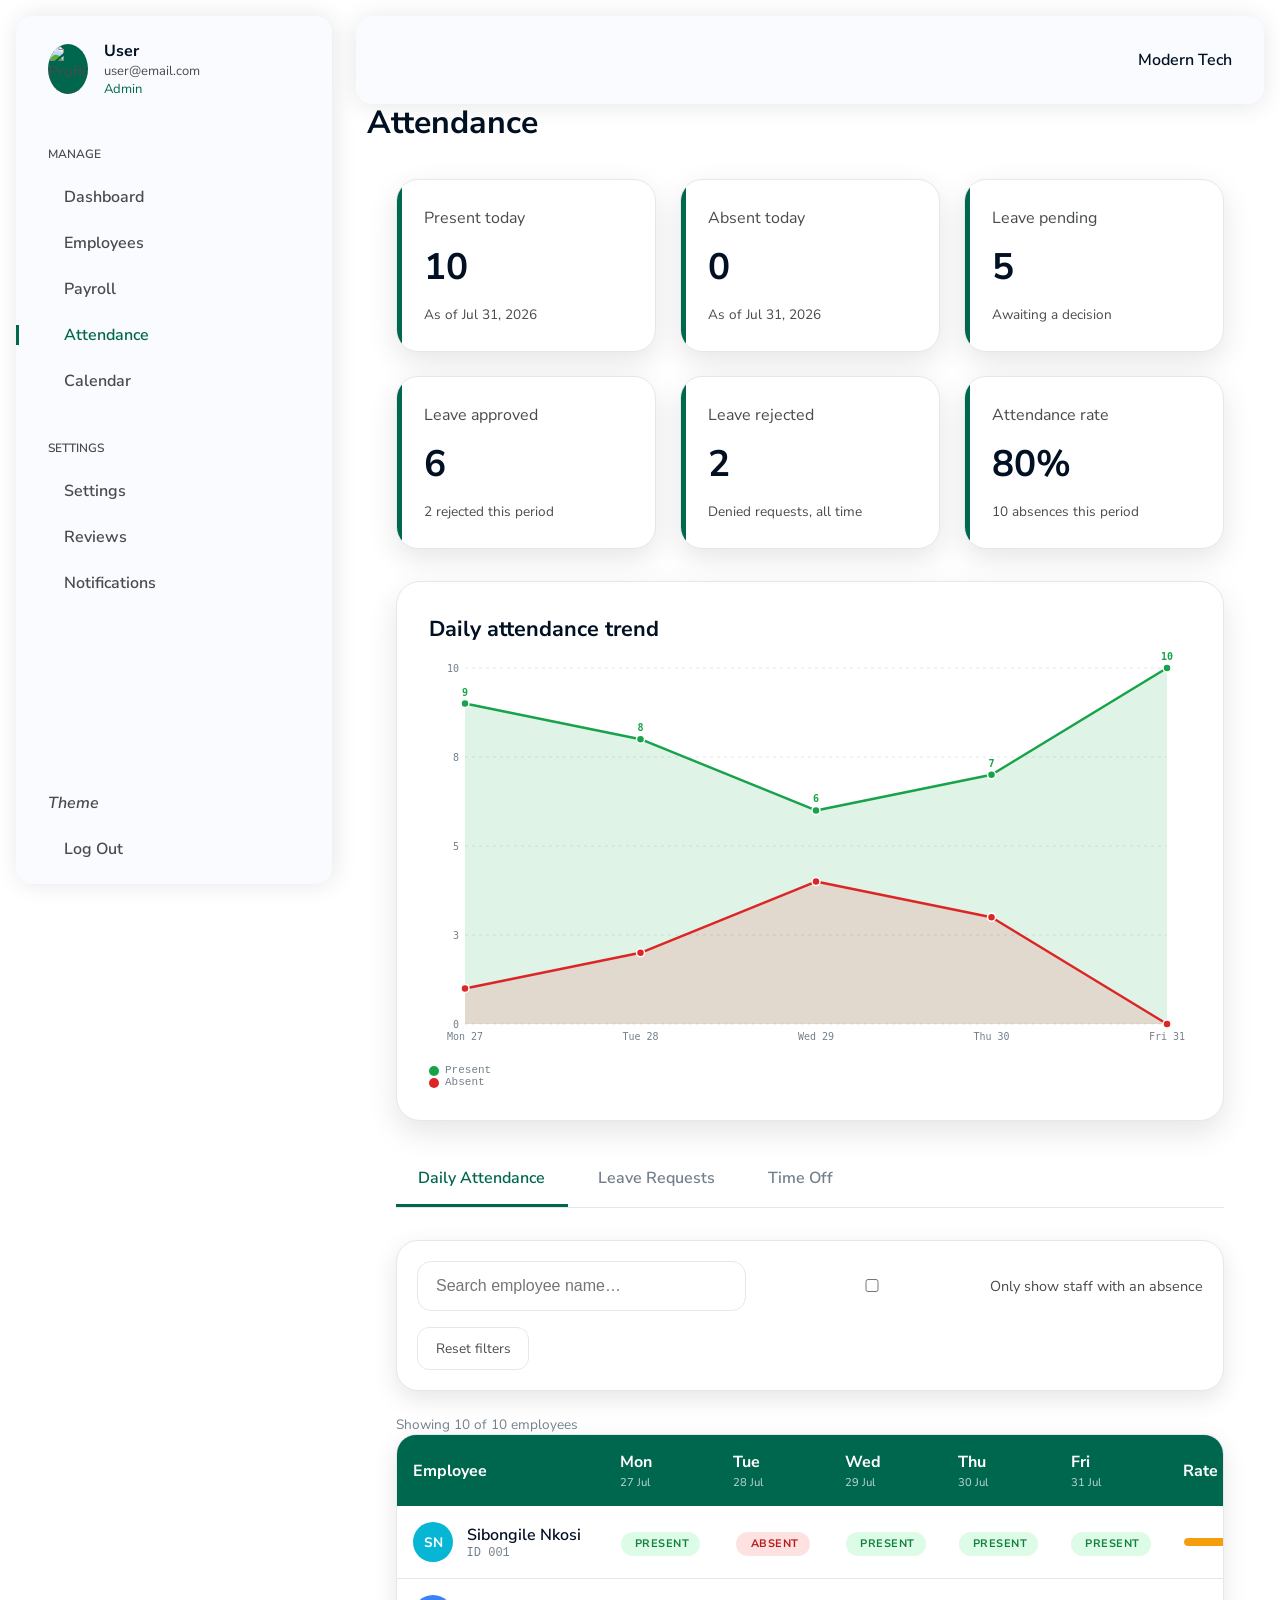
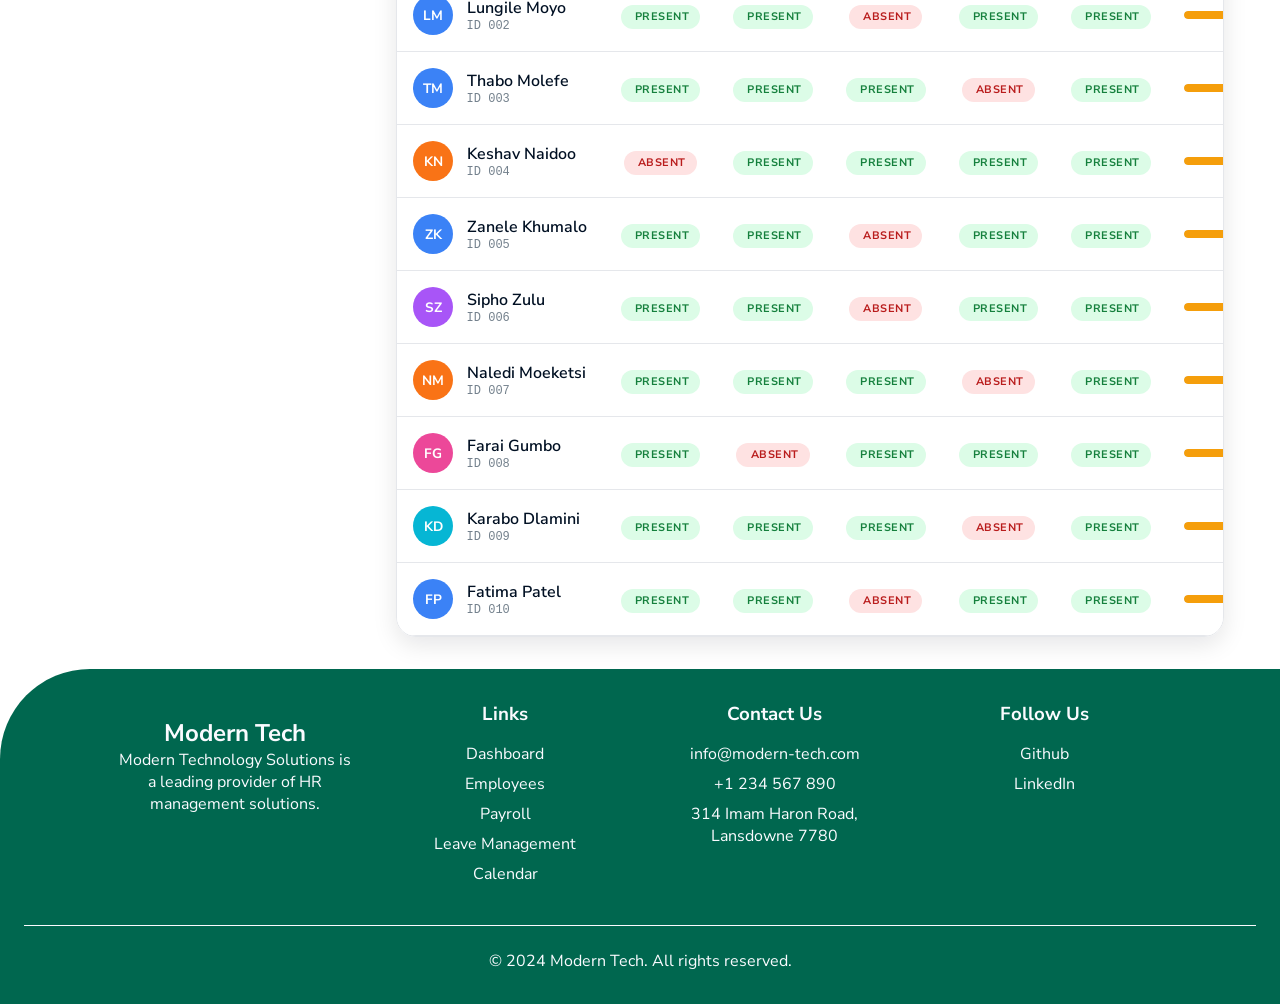
==== commit ea55306b: "trust me zaddy" ====
--- a/attendance.html
+++ b/attendance.html
@@ -91,7 +91,7 @@
                 <span>Settings</span>
               </a>
 
-              <a href="#" class="sidebar__link">
+              <a href="reviews.html" class="sidebar__link">
                 <i class="ri-mail-unread-fill"></i>
                 <span>Reviews</span>
               </a>
@@ -123,6 +123,7 @@
     </nav>
 
     <main class="main container" id="main">
+      <h2 class="s_section_title" style="padding: 3px">Attendance</h2>
       <div class="attendance_container">
         <section
           class="s_stats"
@@ -137,11 +138,17 @@
           </div>
           <div class="s_chart_legend">
             <div class="s_legend_item">
-              <div class="s_legend_dot s_legend_dot_present"></div>
+              <div
+                class="s_legend_dot s_legend_dot_present"
+                style="background: var(--present)"
+              ></div>
               Present
             </div>
             <div class="s_legend_item">
-              <div class="s_legend_dot s_legend_dot_absent"></div>
+              <div
+                class="s_legend_dot s_legend_dot_absent"
+                style="background: var(--absent)"
+              ></div>
               Absent
             </div>
           </div>
@@ -192,6 +199,7 @@
               Reset filters
             </button>
           </div>
+          <br />
           <div class="s_result_count" id="attCount"></div>
           <div class="s_table_scroll">
             <table id="attTable">
--- a/style.css
+++ b/style.css
@@ -56,6 +56,22 @@
   --avatar-4: #a855f7;
   --avatar-5: #06b6d4;
   --avatar-6: #ec4899;
+
+  /* ===== Aliases so the Performance Reviews page can share this design
+     system (it was originally built against a differently-named token
+     set: --ink, --paper, --card, --line, --muted, --star, --font-mono,
+     --font-display). Mapping them here keeps a single source of truth
+     and means both pages re-theme together, including dark mode. ===== */
+  --ink: var(--title-color);
+  --ink-soft: var(--text-color);
+  --paper: var(--background);
+  --card: var(--card-bg);
+  --line: var(--border-color);
+  --line-soft: var(--border-color);
+  --muted: var(--muted-text);
+  --star: #f5b400;
+  --font-mono: "SFMono-Regular", Consolas, "Liberation Mono", Menlo, monospace;
+  --font-display: var(--body-font);
 }
 
 /*========== Responsive typography ==========*/
@@ -2088,6 +2104,7 @@
 }
 
 .s_section_title {
+  margin-top: 2px;
   font-size: 2rem;
   font-weight: 700;
   color: var(--title-color);
@@ -2257,6 +2274,21 @@
 
   height: 420px;
 }
+.s_legend_dot {
+  width: 10px;
+  height: 10px;
+  border-radius: 50%;
+  flex: none;
+  margin-top: 2px;
+}
+.s_legend_item {
+  display: flex;
+  align-items: flex-start;
+  gap: 6px;
+  font-family: var(--font-mono);
+  font-size: 11px;
+  color: var(--muted);
+}
 
 .s_chart_wrap canvas {
   width: 100% !important;
@@ -2442,6 +2474,7 @@
   border-radius: 22px;
 
   padding: 1.25rem;
+  margin-bottom: 2px;
 
   box-shadow: 0 8px 24px var(--shadow-color);
 }
@@ -2505,6 +2538,21 @@
   background: #fee2e2;
 
   color: #b91c1c;
+}
+
+.s_stamp_completed {
+  background: #dcfce7;
+  color: #15803d;
+}
+
+.s_stamp_in-progress {
+  background: #fef3c7;
+  color: #b45309;
+}
+
+.s_stamp i {
+  font-size: 0.9em;
+  margin-right: 0.3em;
 }
 
 /*=========================
@@ -3395,6 +3443,320 @@
 /*==================================
         UTILITIES
 ==================================*/
+
+/*==================================
+    AVATAR "ICON" — used in Daily
+    Attendance rows, Leave Request
+    rows, and the Reviews page.
+    (Previously undefined, so these
+    rendered as plain unstyled text
+    instead of a colored icon badge.)
+==================================*/
+.s_avatar {
+  width: 40px;
+  height: 40px;
+  min-width: 40px;
+  border-radius: 50%;
+  display: flex;
+  align-items: center;
+  justify-content: center;
+  color: #fff;
+  font-weight: 700;
+  font-size: 0.85rem;
+  flex: none;
+}
+
+.s_avatar_lg {
+  width: 56px;
+  height: 56px;
+  font-size: 1.1rem;
+}
+
+/*==================================
+    PERSON CELL (avatar + name)
+==================================*/
+.s_person {
+  display: flex;
+  align-items: center;
+  gap: 0.85rem;
+}
+
+.s_person_name {
+  font-weight: 600;
+  color: var(--title-color);
+}
+
+.s_person_id {
+  font-size: 0.75rem;
+  color: var(--muted-text);
+  font-family: var(--font-mono);
+}
+
+/*==================================
+    DAILY ATTENDANCE TABLE HELPERS
+==================================*/
+.s_weekday {
+  display: block;
+  font-size: 0.7rem;
+  font-weight: 400;
+  color: rgba(255, 255, 255, 0.75);
+  margin-top: 2px;
+}
+
+.s_stamp.s_compact {
+  padding: 0.3rem 0.7rem;
+  font-size: 0.68rem;
+}
+
+.s_rate_bar_wrap {
+  display: flex;
+  align-items: center;
+  justify-content: center;
+  gap: 0.6rem;
+}
+
+.s_rate_bar {
+  width: 70px;
+  height: 8px;
+  border-radius: 999px;
+  background: var(--border-color);
+  overflow: hidden;
+}
+
+.s_rate_bar_fill {
+  height: 100%;
+  border-radius: 999px;
+}
+
+.s_rate_text {
+  font-size: 0.75rem;
+  color: var(--muted-text);
+  white-space: nowrap;
+}
+
+/*==================================
+    TABS (Daily Attendance /
+    Leave Requests / Time Off)
+==================================*/
+.s_tabs {
+  display: flex;
+  gap: 0.5rem;
+  flex-wrap: wrap;
+  border-bottom: 1px solid var(--border-color);
+}
+
+.s_tab_btn {
+  background: none;
+  border: none;
+  border-radius: 0;
+  padding: 0.9rem 1.4rem;
+  font-weight: 600;
+  color: var(--muted-text);
+  cursor: pointer;
+  border-bottom: 3px solid transparent;
+  transition: 0.2s;
+}
+
+.s_tab_btn:hover {
+  background: none;
+  color: var(--title-color);
+}
+
+.s_tab_btn.s_active {
+  color: var(--primary-color);
+  border-bottom-color: var(--primary-color);
+}
+
+/*==================================
+    LEAVE REQUEST ROWS
+    (Leave Requests tab + Time Off
+    "All Requests" list)
+==================================*/
+.s_month_group {
+  padding: 1rem 1.5rem;
+}
+
+.s_month_header {
+  font-size: 0.75rem;
+  text-transform: uppercase;
+  letter-spacing: 0.08em;
+  font-weight: 700;
+  color: var(--muted-text);
+  margin-bottom: 0.75rem;
+  padding-bottom: 0.5rem;
+  border-bottom: 1px solid var(--border-color);
+}
+
+.s_leave_row {
+  display: grid;
+  grid-template-columns: 1.6fr 1fr 1.6fr auto auto;
+  gap: 1rem;
+  align-items: center;
+  padding: 1rem;
+  margin-bottom: 0.75rem;
+  background: var(--card-bg);
+  border: 1px solid var(--border-color);
+  border-radius: 16px;
+  box-shadow: 0 6px 18px var(--shadow-color);
+}
+
+.s_leave_date {
+  color: var(--text-color);
+  font-size: 0.85rem;
+}
+
+.s_leave_reason {
+  color: var(--muted-text);
+  font-size: 0.85rem;
+}
+
+.s_action_group {
+  display: flex;
+  gap: 0.5rem;
+}
+
+.s_action_group .s_btn_approve,
+.s_action_group .s_btn_deny {
+  display: inline-flex;
+  align-items: center;
+  gap: 0.35rem;
+  padding: 0.5rem 0.9rem;
+  font-size: 0.75rem;
+  border-radius: 10px;
+  white-space: nowrap;
+}
+
+@media (max-width: 900px) {
+  .s_leave_row {
+    grid-template-columns: 1fr;
+  }
+}
+
+/*==================================
+    FORM HELPERS (Time Off /
+    Add Review forms)
+==================================*/
+.s_field_label {
+  display: block;
+  font-size: 0.8rem;
+  font-weight: 600;
+  color: var(--title-color);
+  margin-bottom: 0.4rem;
+}
+
+.s_field_row {
+  display: grid;
+  grid-template-columns: 1fr 1fr;
+  gap: 1rem;
+}
+
+.s_reason_optional {
+  font-weight: 400;
+  font-size: 0.75rem;
+  color: var(--muted-text);
+}
+
+.s_checkbox_field {
+  display: flex;
+  align-items: center;
+  gap: 0.5rem;
+  color: var(--text-color);
+  font-size: 0.9rem;
+}
+
+.s_checkbox_field input {
+  width: auto;
+}
+
+.s_filter_reset {
+  background: none;
+  border: 1px solid var(--border-color);
+  color: var(--text-color);
+  border-radius: 12px;
+  padding: 0.7rem 1.1rem;
+  font-size: 0.85rem;
+  cursor: pointer;
+}
+
+.s_filter_reset:hover {
+  background: var(--primary-light);
+  color: var(--primary-color);
+}
+
+.s_result_count {
+  color: var(--muted-text);
+  font-size: 0.85rem;
+}
+
+.s_empty_state {
+  text-align: center;
+  padding: 3rem 1.5rem;
+  color: var(--muted-text);
+}
+
+.s_empty_state .s_stamp {
+  margin-bottom: 0.75rem;
+}
+
+.s_to_error {
+  color: var(--danger-color);
+  font-size: 0.85rem;
+  margin-top: 0.5rem;
+}
+
+/*==================================
+    TOAST
+==================================*/
+.s_toast {
+  position: fixed;
+  bottom: 24px;
+  left: 50%;
+  transform: translateX(-50%) translateY(20px);
+  background: var(--title-color);
+  color: var(--body-color);
+  padding: 0.85rem 1.5rem;
+  border-radius: 14px;
+  font-size: 0.9rem;
+  box-shadow: 0 12px 30px rgba(0, 0, 0, 0.25);
+  opacity: 0;
+  pointer-events: none;
+  transition: 0.3s;
+  z-index: 999;
+}
+
+.s_toast.s_toast_visible {
+  opacity: 1;
+  transform: translateX(-50%) translateY(0);
+}
+
+/*==================================
+    TIME OFF — PENDING ITEM DETAILS
+==================================*/
+.s_pending_item_name {
+  font-weight: 700;
+  color: var(--title-color);
+}
+
+.s_pending_item_reason {
+  color: var(--muted-text);
+  font-size: 0.85rem;
+  margin: 0.35rem 0;
+}
+
+.s_pending_item_dates {
+  font-size: 0.8rem;
+  color: var(--text-color);
+  margin-bottom: 0.75rem;
+}
+
+.s_pending_item_actions {
+  display: flex;
+  gap: 0.5rem;
+}
+
+.s_notilt {
+  transform: none !important;
+}
 
 .s_hidden {
   display: none !important;
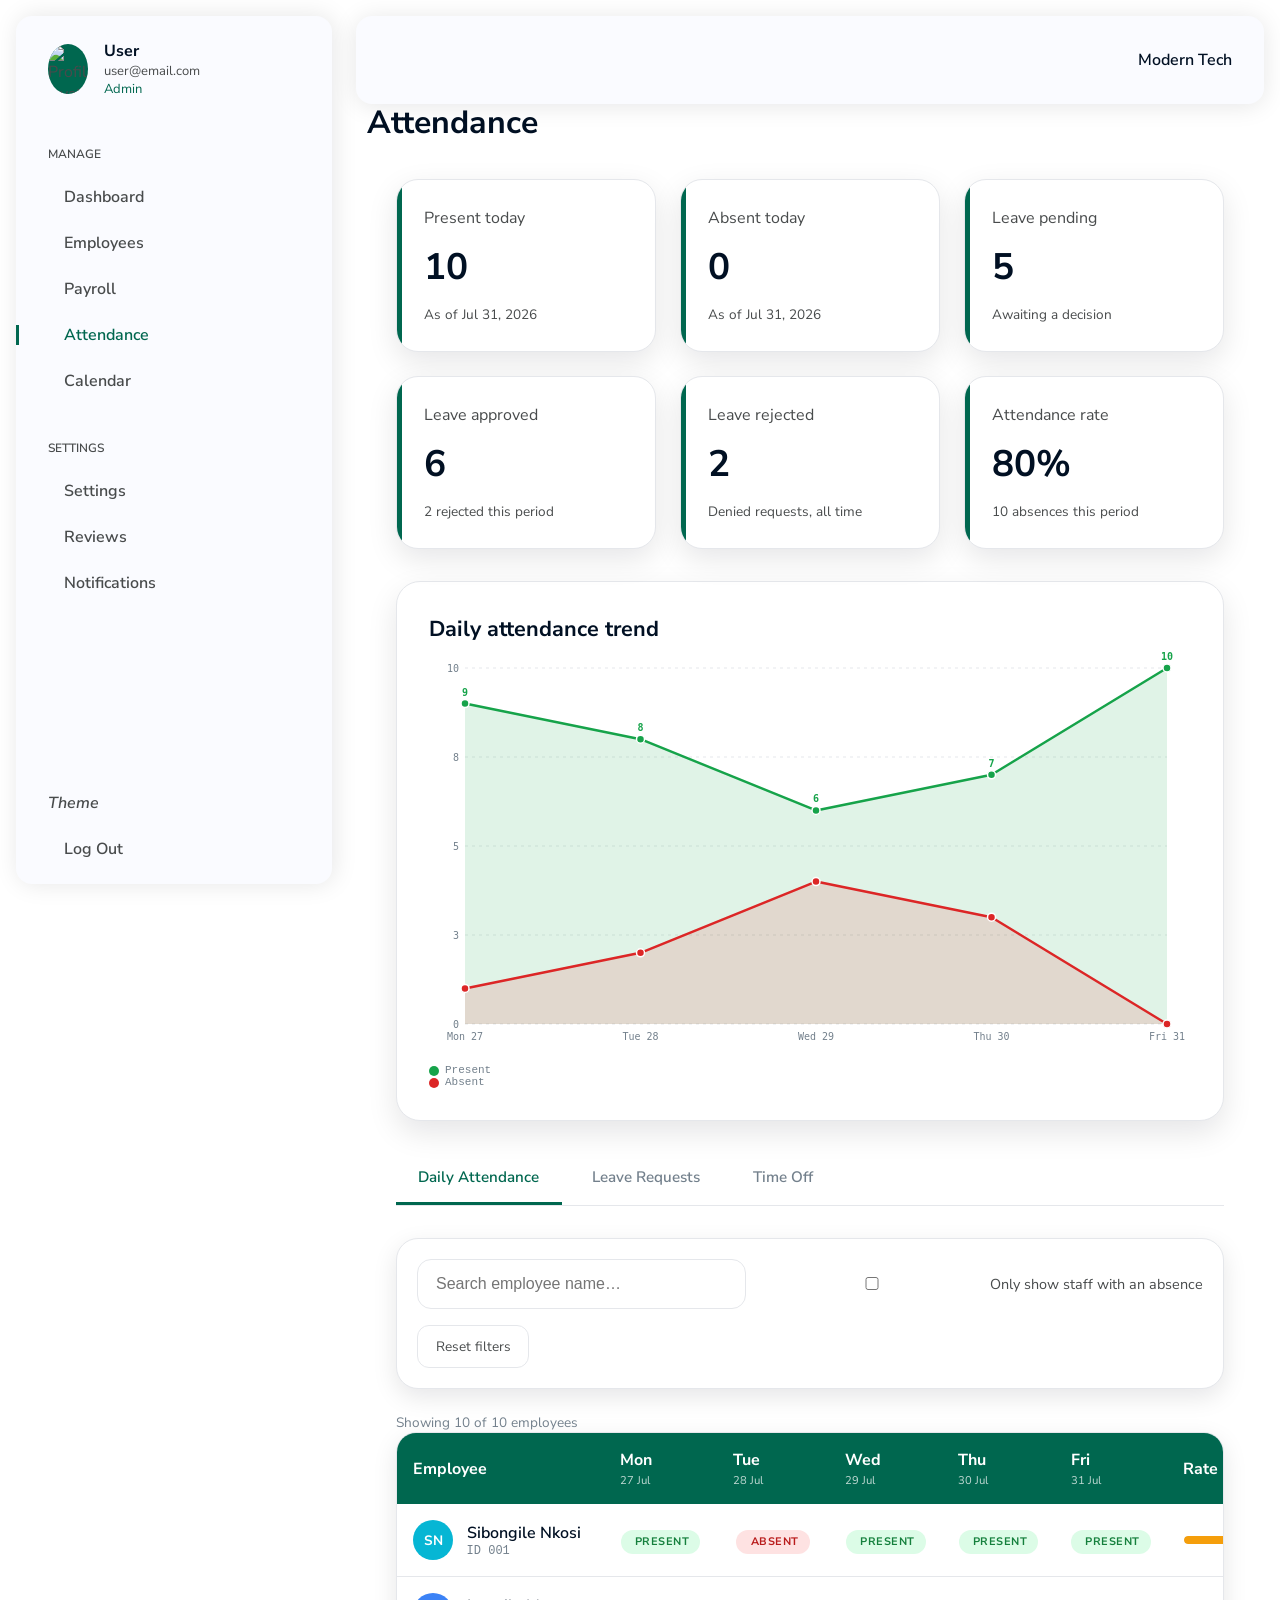
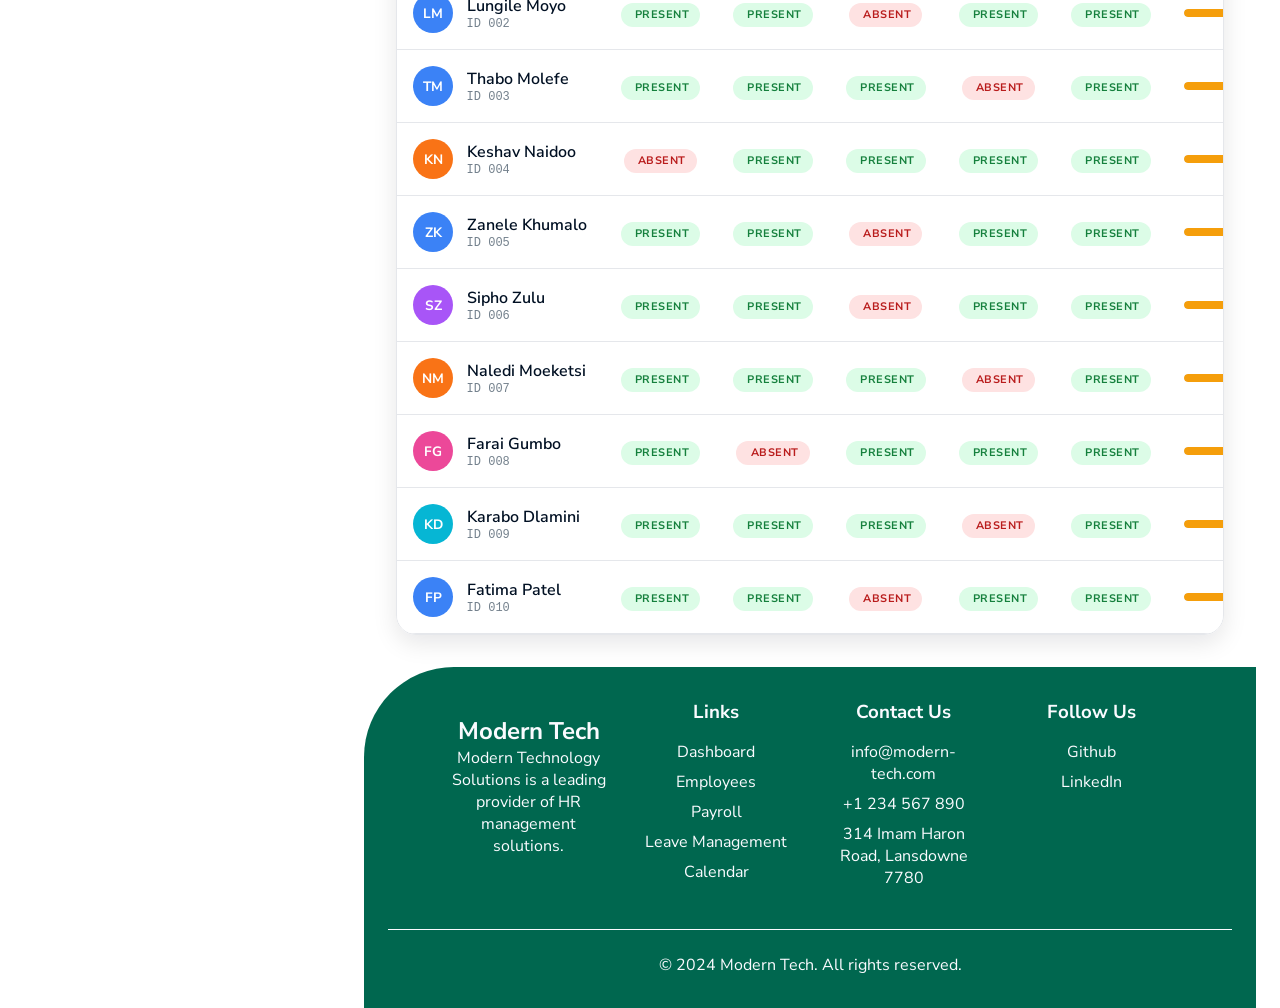
==== commit 1747c4d0: "Updates" ====
--- a/attendance.html
+++ b/attendance.html
@@ -65,7 +65,7 @@
                 <span>Employees</span>
               </a>
 
-              <a href="#" class="sidebar__link">
+              <a href="payroll.html" class="sidebar__link">
                 <i class="ri-secure-payment-fill"></i>
                 <span>Payroll</span>
               </a>
@@ -403,63 +403,63 @@
           </div>
         </section>
       </div>
+
+      <footer>
+        <div class="footer_container">
+          <div class="footer_content">
+            <i class="ri-cloud-fill"></i>
+            <h2>Modern Tech</h2>
+            <p>
+              Modern Technology Solutions is a leading provider of HR management
+              solutions.
+            </p>
+          </div>
+
+          <div class="footer-col">
+            <h3>Links</h3>
+            <ul>
+              <li><a href="dashboard.html">Dashboard</a></li>
+              <li><a href="#">Employees</a></li>
+              <li><a href="#">Payroll</a></li>
+              <li><a href="#">Leave Management</a></li>
+              <li><a href="calendar.html">Calendar</a></li>
+            </ul>
+          </div>
+
+          <div class="footer-col">
+            <h3>Contact Us</h3>
+            <ul>
+              <li><i class="ri-mail-fill"></i> info@modern-tech.com</li>
+              <li><i class="ri-phone-fill"></i> +1 234 567 890</li>
+              <li>
+                <i class="ri-map-pin-fill"></i> 314 Imam Haron Road, Lansdowne
+                7780
+              </li>
+            </ul>
+          </div>
+
+          <div class="footer-col">
+            <h3>Follow Us</h3>
+            <ul>
+              <li>
+                <i class="ri-github-fill"></i>
+                <a href="#">Github</a>
+              </li>
+              <li>
+                <i class="ri-linkedin-fill"></i>
+                <a href="#">LinkedIn</a>
+              </li>
+            </ul>
+          </div>
+        </div>
+        <hr />
+
+        <p class="footer_copy">&copy; 2024 Modern Tech. All rights reserved.</p>
+      </footer>
     </main>
 
     <div class="s_toast" id="toast"></div>
     <!-- Shared Footer -->
-
-    <footer>
-      <div class="footer_container">
-        <div class="footer_content">
-          <i class="ri-cloud-fill"></i>
-          <h2>Modern Tech</h2>
-          <p>
-            Modern Technology Solutions is a leading provider of HR management
-            solutions.
-          </p>
-        </div>
-
-        <div class="footer-col">
-          <h3>Links</h3>
-          <ul>
-            <li><a href="dashboard.html">Dashboard</a></li>
-            <li><a href="#">Employees</a></li>
-            <li><a href="#">Payroll</a></li>
-            <li><a href="#">Leave Management</a></li>
-            <li><a href="calendar.html">Calendar</a></li>
-          </ul>
-        </div>
-
-        <div class="footer-col">
-          <h3>Contact Us</h3>
-          <ul>
-            <li><i class="ri-mail-fill"></i> info@modern-tech.com</li>
-            <li><i class="ri-phone-fill"></i> +1 234 567 890</li>
-            <li>
-              <i class="ri-map-pin-fill"></i> 314 Imam Haron Road, Lansdowne
-              7780
-            </li>
-          </ul>
-        </div>
-
-        <div class="footer-col">
-          <h3>Follow Us</h3>
-          <ul>
-            <li>
-              <i class="ri-github-fill"></i>
-              <a href="#">Github</a>
-            </li>
-            <li>
-              <i class="ri-linkedin-fill"></i>
-              <a href="#">LinkedIn</a>
-            </li>
-          </ul>
-        </div>
-      </div>
-      <hr />
-
-      <p class="footer_copy">&copy; 2024 Modern Tech. All rights reserved.</p>
-    </footer>
 
     <script src="https://cdn.jsdelivr.net/npm/chart.js"></script>
 
--- a/style.css
+++ b/style.css
@@ -3937,3 +3937,1715 @@
     border: 1px solid #000;
   }
 }
+
+/* =========== 
+------------Nithaam Payroll Styling------------
+============*/
+
+/* ==========================
+   PAGE HEADER
+========================== */
+
+.j-imp-info {
+  width: min(1100px, 95%);
+  padding: 2rem 1rem;
+  text-align: center;
+}
+
+.j-imp-info h1 {
+  color: var(--title-color);
+  font-size: 2rem;
+  font-weight: 700;
+  margin-bottom: 0.75rem;
+}
+
+.j-imp-info p {
+  max-width: 850px;
+  margin: auto;
+  color: var(--muted-text);
+  line-height: 1.7;
+}
+
+/* ==========================
+   MAIN CONTENT
+========================== */
+
+.j-employee-payroll-calc-info {
+  width: min(1100px, 95%);
+  margin: auto;
+  padding: 1rem;
+  display: flex;
+  flex-direction: column;
+  gap: 1.25rem;
+}
+
+.j-employee-payroll-calc-info h2 {
+  color: var(--title-color);
+  text-align: center;
+  font-size: 1.8rem;
+}
+
+.j-employee-payroll-calc-info > p {
+  text-align: center;
+  color: var(--muted-text);
+  margin-bottom: 0.5rem;
+}
+
+/* ==========================
+   EMPLOYEE CARDS
+========================== */
+
+.j-employee-payroll-calc-info > section[class^="j-employee-info"] {
+  background: var(--card-bg);
+
+  border: 1px solid var(--border-color);
+
+  border-left: 6px solid var(--primary-color);
+
+  border-radius: 18px;
+
+  padding: 1.5rem;
+
+  box-shadow: 0 8px 22px var(--shadow-color);
+
+  transition:
+    transform 0.25s ease,
+    box-shadow 0.25s ease,
+    border-color 0.25s ease,
+    background 0.25s ease;
+}
+
+.j-employee-payroll-calc-info > section[class^="j-employee-info"]:hover {
+  transform: translateY(-6px);
+
+  box-shadow: 0 18px 38px var(--shadow-color);
+
+  border-left-color: var(--hover-color);
+}
+
+/* Employee headings inserted by JS */
+
+.employee-card h2 {
+  margin: 0 0 1rem;
+
+  color: var(--primary-color);
+
+  font-size: 1.3rem;
+
+  font-weight: 700;
+
+  padding-bottom: 0.65rem;
+
+  border-bottom: 1px solid var(--border-color);
+}
+
+/* Paragraph styling */
+
+.j-employee-payroll-calc-info section[class^="j-employee-info"] p {
+  color: var(--text-color);
+
+  margin: 0.55rem 0;
+
+  line-height: 1.6;
+
+  font-size: 0.97rem;
+}
+
+.j-employee-payroll-calc-info section[class^="j-employee-info"] p strong {
+  color: var(--title-color);
+
+  font-weight: 700;
+}
+
+/* Employee statistics */
+
+.employee-card {
+  background: var(--surface-color);
+
+  border: 1px solid var(--border-color);
+
+  border-radius: 14px;
+
+  padding: 1rem;
+
+  margin-bottom: 1rem;
+}
+
+.employee-card p {
+  margin: 0.45rem 0;
+}
+
+/* ==========================
+   BUTTON ROW
+========================== */
+
+.card-actions {
+  display: flex;
+
+  justify-content: center;
+
+  align-items: center;
+
+  flex-wrap: wrap;
+
+  gap: 1rem;
+
+  margin-top: 1.4rem;
+
+  padding-top: 1rem;
+
+  border-top: 1px solid var(--border-color);
+}
+
+.card-actions button {
+  background: var(--primary-color);
+
+  color: var(--button-text);
+
+  border: none;
+
+  border-radius: 12px;
+
+  padding: 0.8rem 1.2rem;
+
+  font-weight: 600;
+
+  transition:
+    background 0.25s,
+    transform 0.2s,
+    box-shadow 0.2s;
+}
+
+.card-actions button:hover {
+  background: var(--hover-color);
+
+  transform: translateY(-2px);
+
+  box-shadow: 0 8px 18px var(--shadow-color);
+}
+
+/* ==========================
+   GENERAL BUTTONS
+========================== */
+
+button {
+  background: var(--primary-color);
+
+  color: var(--button-text);
+
+  border: none;
+
+  border-radius: 12px;
+
+  cursor: pointer;
+
+  font-family: inherit;
+
+  font-size: 0.95rem;
+
+  padding: 0.85rem 1.25rem;
+
+  transition:
+    background 0.25s,
+    transform 0.2s,
+    box-shadow 0.2s;
+}
+
+button:hover {
+  background: var(--hover-color);
+
+  transform: translateY(-2px);
+
+  box-shadow: 0 8px 20px var(--shadow-color);
+}
+
+button:active {
+  transform: scale(0.98);
+}
+
+button:disabled {
+  opacity: 0.65;
+
+  cursor: not-allowed;
+}
+
+/* ==========================
+   PAYROLL CALCULATOR
+========================== */
+
+.j-payroll-calculator {
+  width: 100%;
+
+  background: var(--card-bg);
+
+  border: 1px solid var(--border-color);
+
+  border-radius: 20px;
+
+  padding: 2rem;
+
+  box-shadow: 0 10px 30px var(--shadow-color);
+
+  margin-top: 2rem;
+
+  transition: 0.3s;
+}
+
+.j-payroll-calculator h2 {
+  margin-bottom: 1.75rem;
+
+  text-align: center;
+
+  color: var(--title-color);
+
+  font-size: 1.7rem;
+
+  font-weight: 700;
+}
+
+/* ==========================
+   FORM
+========================== */
+
+.j-payroll-calc-form {
+  display: grid;
+
+  grid-template-columns: 200px 1fr;
+
+  gap: 1rem 1.5rem;
+
+  align-items: center;
+}
+
+/* Labels */
+
+.j-payroll-calc-form label {
+  color: var(--title-color);
+
+  font-weight: 600;
+
+  justify-self: end;
+}
+
+/* Inputs */
+
+.j-payroll-calc-form input,
+.j-payroll-calc-form select {
+  width: 100%;
+
+  padding: 0.9rem 1rem;
+
+  border-radius: 12px;
+
+  border: 1px solid var(--border-color);
+
+  background: var(--input-bg);
+
+  color: var(--text-color);
+
+  font-family: inherit;
+
+  font-size: 0.95rem;
+
+  transition:
+    border-color 0.25s,
+    box-shadow 0.25s,
+    background 0.25s;
+}
+
+.j-payroll-calc-form input:focus,
+.j-payroll-calc-form select:focus {
+  outline: none;
+
+  border-color: var(--primary-color);
+
+  box-shadow: 0 0 0 4px var(--primary-light);
+}
+
+.j-payroll-calc-form input::placeholder {
+  color: var(--muted-text);
+}
+
+/* Explicit grid positioning */
+
+.j-payroll-calc-form > label {
+  grid-column: 1;
+}
+
+.j-payroll-calc-form > input,
+.j-payroll-calc-form > select {
+  grid-column: 2;
+}
+
+/* Date helper */
+
+.j-payroll-calc-form .date-note {
+  grid-column: 1/-1;
+
+  background: var(--primary-light);
+
+  color: var(--text-color);
+
+  border: 1px solid var(--border-color);
+
+  border-left: 5px solid var(--primary-color);
+
+  padding: 1rem;
+
+  border-radius: 12px;
+
+  line-height: 1.6;
+}
+
+/* Form buttons */
+
+.j-payroll-calc-form .actions {
+  grid-column: 1/-1;
+
+  display: flex;
+
+  justify-content: center;
+
+  margin-top: 1rem;
+}
+
+.j-payroll-calc-form .actions button {
+  min-width: 240px;
+
+  font-size: 1rem;
+
+  font-weight: 700;
+
+  padding: 1rem 1.5rem;
+}
+
+/* ==========================
+   DASHBOARD
+========================== */
+
+.j-dashboard-bar {
+  display: flex;
+
+  flex-direction: column;
+
+  gap: 1.5rem;
+
+  background: var(--card-bg);
+
+  border: 1px solid var(--border-color);
+
+  border-radius: 20px;
+
+  padding: 1.75rem;
+
+  box-shadow: 0 8px 25px var(--shadow-color);
+}
+
+/* Summary cards */
+
+.dashboard-summary {
+  display: grid;
+
+  grid-template-columns: repeat(3, minmax(220px, 1fr));
+
+  gap: 1.25rem;
+}
+
+.dashboard-card {
+  background: var(--surface-color);
+
+  border: 1px solid var(--border-color);
+
+  border-radius: 16px;
+
+  padding: 1.5rem;
+
+  transition:
+    transform 0.25s,
+    box-shadow 0.25s,
+    border-color 0.25s;
+}
+
+.dashboard-card:hover {
+  transform: translateY(-5px);
+
+  border-color: var(--primary-color);
+
+  box-shadow: 0 12px 24px var(--shadow-color);
+}
+
+/* Card Labels */
+
+.dashboard-label {
+  display: block;
+
+  color: var(--muted-text);
+
+  font-size: 0.85rem;
+
+  margin-bottom: 0.6rem;
+
+  font-weight: 600;
+
+  text-transform: uppercase;
+
+  letter-spacing: 0.5px;
+}
+
+/* Numbers */
+
+.dashboard-card strong {
+  display: block;
+
+  color: var(--primary-color);
+
+  font-size: 2.2rem;
+
+  font-weight: 700;
+
+  margin-bottom: 0.4rem;
+}
+
+.dashboard-card small {
+  color: var(--muted-text);
+
+  font-size: 0.9rem;
+}
+
+/* ==========================
+   FILTER
+========================== */
+
+.dashboard-filter label {
+  display: block;
+
+  margin-bottom: 0.65rem;
+
+  color: var(--title-color);
+
+  font-weight: 600;
+}
+
+.dashboard-filter input {
+  width: 100%;
+
+  padding: 0.9rem 1rem;
+
+  border-radius: 12px;
+
+  border: 1px solid var(--border-color);
+
+  background: var(--input-bg);
+
+  color: var(--text-color);
+
+  transition:
+    border-color 0.25s,
+    box-shadow 0.25s;
+}
+
+.dashboard-filter input:focus {
+  outline: none;
+
+  border-color: var(--primary-color);
+
+  box-shadow: 0 0 0 4px var(--primary-light);
+}
+
+/* ==========================
+   DASHBOARD LINKS
+========================== */
+
+.dashboard-links {
+  display: flex;
+
+  justify-content: center;
+
+  align-items: center;
+
+  flex-wrap: wrap;
+
+  gap: 1rem;
+}
+
+.dashboard-link,
+.quick-links a {
+  display: inline-flex;
+
+  align-items: center;
+
+  justify-content: center;
+
+  padding: 0.9rem 1.4rem;
+
+  border-radius: 999px;
+
+  background: var(--primary-light);
+
+  color: var(--primary-color);
+
+  font-weight: 600;
+
+  border: 1px solid transparent;
+
+  text-decoration: none;
+
+  transition:
+    background 0.25s,
+    color 0.25s,
+    transform 0.2s,
+    border-color 0.25s;
+}
+
+.dashboard-link:hover,
+.quick-links a:hover {
+  background: var(--primary-color);
+
+  color: #fff;
+
+  transform: translateY(-3px);
+}
+
+.quick-links {
+  display: flex;
+
+  flex-wrap: wrap;
+
+  gap: 0.75rem;
+}
+
+/*====================================================
+   MODAL SYSTEM
+====================================================*/
+
+/* ==========================
+   MODAL BACKDROP
+========================== */
+
+.modal-backdrop {
+  position: fixed;
+
+  inset: 0;
+
+  display: flex;
+
+  align-items: center;
+
+  justify-content: center;
+
+  padding: 1.5rem;
+
+  background: rgba(0, 0, 0, 0.55);
+
+  backdrop-filter: blur(6px);
+
+  z-index: 9999;
+
+  animation: fadeIn 0.25s ease;
+}
+
+/* ==========================
+   MODAL WINDOW
+========================== */
+
+.modal {
+  position: relative;
+
+  width: min(760px, 100%);
+
+  max-height: 90vh;
+
+  display: flex;
+
+  flex-direction: column;
+
+  overflow: hidden;
+
+  background: var(--card-bg);
+
+  border: 1px solid var(--border-color);
+
+  border-radius: 20px;
+
+  box-shadow: 0 25px 60px var(--shadow-color);
+
+  animation: modalOpen 0.28s ease;
+}
+
+/* ==========================
+   MODAL HEADER
+========================== */
+
+.modal-header {
+  display: flex;
+
+  align-items: center;
+
+  justify-content: center;
+
+  text-align: center;
+
+  padding: 1.5rem;
+
+  border-bottom: 1px solid var(--border-color);
+
+  background: var(--surface-color);
+}
+
+.modal-header h2 {
+  margin: 0;
+
+  color: var(--title-color);
+
+  font-size: 1.45rem;
+
+  font-weight: 700;
+}
+
+/* ==========================
+   CLOSE BUTTON
+========================== */
+
+.close-btn {
+  position: absolute;
+
+  top: 18px;
+
+  right: 18px;
+
+  width: 42px;
+
+  height: 42px;
+
+  border: none;
+
+  border-radius: 50%;
+
+  background: transparent;
+
+  color: var(--muted-text);
+
+  font-size: 1.35rem;
+
+  display: grid;
+
+  place-items: center;
+
+  cursor: pointer;
+
+  transition:
+    background 0.25s,
+    color 0.25s,
+    transform 0.25s;
+}
+
+.close-btn:hover {
+  background: var(--danger-color);
+
+  color: #fff;
+
+  transform: rotate(90deg);
+}
+
+/* ==========================
+   MODAL CONTROLS
+========================== */
+
+.modal-controls {
+  display: flex;
+
+  justify-content: center;
+
+  padding: 1rem 1.5rem;
+
+  background: var(--surface-color);
+
+  border-bottom: 1px solid var(--border-color);
+}
+
+/* ==========================
+   COLOUR SELECTOR
+========================== */
+
+.color-row {
+  display: flex;
+
+  flex-direction: column;
+
+  align-items: center;
+
+  gap: 0.75rem;
+
+  width: 100%;
+
+  color: var(--title-color);
+
+  font-weight: 600;
+}
+
+.color-row select {
+  width: 260px;
+
+  max-width: 100%;
+
+  padding: 0.85rem 1rem;
+
+  border-radius: 12px;
+
+  border: 1px solid var(--border-color);
+
+  background: var(--input-bg);
+
+  color: var(--text-color);
+
+  font-family: inherit;
+
+  transition:
+    border-color 0.25s,
+    box-shadow 0.25s;
+}
+
+.color-row select:focus {
+  outline: none;
+
+  border-color: var(--primary-color);
+
+  box-shadow: 0 0 0 4px var(--primary-light);
+}
+
+/* ==========================
+   MODAL BODY
+========================== */
+
+.modal-body {
+  flex: 1;
+
+  overflow-y: auto;
+
+  overflow-x: hidden;
+
+  padding: 2rem;
+
+  background: var(--card-bg);
+
+  color: var(--text-color);
+}
+
+/* nicer scrollbar */
+
+.modal-body::-webkit-scrollbar {
+  width: 8px;
+}
+
+.modal-body::-webkit-scrollbar-track {
+  background: var(--surface-color);
+
+  border-radius: 20px;
+}
+
+.modal-body::-webkit-scrollbar-thumb {
+  background: var(--primary-color);
+
+  border-radius: 20px;
+}
+
+.modal-body::-webkit-scrollbar-thumb:hover {
+  background: var(--hover-color);
+}
+
+/* ==========================
+   CONTENT WRAPPER
+========================== */
+
+.modal-body > .receipt,
+.modal-body > .calc-sheet {
+  width: 100%;
+
+  max-width: 680px;
+
+  margin: auto;
+}
+
+/* ==========================
+   MODAL FOOTER
+========================== */
+
+.modal-footer {
+  display: flex;
+
+  justify-content: center;
+
+  align-items: center;
+
+  gap: 1rem;
+
+  padding: 1.25rem;
+
+  background: var(--surface-color);
+
+  border-top: 1px solid var(--border-color);
+}
+
+/* ==========================
+   FOOTER BUTTONS
+========================== */
+
+.modal-download {
+  background: var(--success-color);
+
+  color: #fff;
+
+  min-width: 170px;
+}
+
+.modal-download:hover {
+  background: #15803d;
+}
+
+.modal-exit {
+  background: var(--danger-color);
+
+  color: #fff;
+
+  min-width: 150px;
+}
+
+.modal-exit:hover {
+  background: #b91c1c;
+}
+
+/* ==========================
+   MODAL BUTTON EFFECTS
+========================== */
+
+.modal-footer button {
+  font-weight: 600;
+
+  padding: 0.9rem 1.5rem;
+
+  border-radius: 12px;
+
+  transition:
+    transform 0.2s,
+    box-shadow 0.25s,
+    opacity 0.25s;
+}
+
+.modal-footer button:hover {
+  transform: translateY(-2px);
+
+  box-shadow: 0 10px 20px var(--shadow-color);
+}
+
+/* ==========================
+   MODAL ANIMATIONS
+========================== */
+
+@keyframes modalOpen {
+  from {
+    opacity: 0;
+
+    transform: translateY(30px) scale(0.96);
+  }
+
+  to {
+    opacity: 1;
+
+    transform: translateY(0) scale(1);
+  }
+}
+
+@keyframes fadeIn {
+  from {
+    opacity: 0;
+  }
+
+  to {
+    opacity: 1;
+  }
+}
+
+/* ==========================
+   DARK THEME SUPPORT
+========================== */
+
+body.dark-theme .modal {
+  background: var(--card-bg);
+
+  border-color: var(--border-color);
+}
+
+body.dark-theme .modal-header,
+body.dark-theme .modal-controls,
+body.dark-theme .modal-footer {
+  background: var(--surface-color);
+}
+
+body.dark-theme .close-btn {
+  color: var(--text-color);
+}
+
+body.dark-theme .close-btn:hover {
+  color: #fff;
+}
+
+body.dark-theme .modal-body {
+  background: var(--card-bg);
+
+  color: var(--text-color);
+}
+
+body.dark-theme .color-row select {
+  background: var(--input-bg);
+
+  color: var(--text-color);
+
+  border-color: var(--border-color);
+}
+
+/*====================================================
+   RECEIPT & CALCULATION SHEET
+====================================================*/
+
+/* ==========================
+   RECEIPT
+========================== */
+
+.receipt {
+  width: 100%;
+
+  max-width: 700px;
+
+  margin: auto;
+
+  padding: 2rem;
+
+  background: var(--card-bg);
+
+  border: 1px solid var(--border-color);
+
+  border-radius: 18px;
+
+  font-family: var(--font-mono);
+
+  color: var(--text-color);
+
+  line-height: 1.7;
+
+  box-shadow: 0 8px 25px var(--shadow-color);
+
+  word-wrap: break-word;
+
+  overflow-wrap: break-word;
+}
+
+/* ==========================
+   RECEIPT LOGO
+========================== */
+
+.receipt .logo {
+  display: flex;
+
+  justify-content: center;
+
+  align-items: center;
+
+  margin-bottom: 1.5rem;
+}
+
+.receipt .logo svg {
+  width: 130px;
+
+  height: auto;
+
+  color: var(--title-color);
+
+  transition: 0.3s;
+}
+
+.receipt .logo svg text {
+  fill: currentColor;
+}
+
+/* ==========================
+   RECEIPT TITLE
+========================== */
+
+.receipt h3 {
+  margin: 0 0 1.5rem;
+
+  text-align: center;
+
+  color: var(--title-color);
+
+  font-family: var(--body-font);
+
+  font-size: 1.4rem;
+
+  font-weight: 700;
+
+  letter-spacing: 1px;
+}
+
+/* ==========================
+   RECEIPT TEXT
+========================== */
+
+.receipt p {
+  margin: 0.6rem 0;
+
+  color: var(--text-color);
+
+  font-size: 0.95rem;
+}
+
+.receipt p strong {
+  color: var(--title-color);
+
+  font-weight: 700;
+}
+
+/* ==========================
+   DIVIDERS
+========================== */
+
+.receipt hr {
+  border: none;
+
+  border-top: 2px dashed var(--border-color);
+
+  margin: 1.4rem 0;
+}
+
+/* ==========================
+   NOTE
+========================== */
+
+.receipt .note {
+  display: block;
+
+  margin-top: 1.5rem;
+
+  padding-top: 1rem;
+
+  border-top: 1px dashed var(--border-color);
+
+  color: var(--muted-text);
+
+  font-size: 0.82rem;
+
+  line-height: 1.6;
+}
+
+/* ==========================
+   CALCULATION SHEET
+========================== */
+
+.calc-sheet {
+  width: 100%;
+
+  max-width: 700px;
+
+  margin: auto;
+
+  padding: 2rem;
+
+  background: var(--card-bg);
+
+  border: 1px solid var(--border-color);
+
+  border-radius: 18px;
+
+  box-shadow: 0 8px 25px var(--shadow-color);
+
+  font-family: var(--font-mono);
+
+  color: var(--text-color);
+}
+
+/* ==========================
+   CALC TITLE
+========================== */
+
+.calc-sheet h3 {
+  margin-bottom: 1.4rem;
+
+  color: var(--title-color);
+
+  font-family: var(--body-font);
+
+  font-size: 1.4rem;
+
+  font-weight: 700;
+}
+
+/* ==========================
+   PRE BLOCK
+========================== */
+
+.calc-sheet pre {
+  background: var(--surface-color);
+
+  border: 1px solid var(--border-color);
+
+  border-left: 5px solid var(--primary-color);
+
+  border-radius: 12px;
+
+  padding: 1.25rem;
+
+  overflow: auto;
+
+  white-space: pre-wrap;
+
+  line-height: 1.7;
+
+  color: var(--text-color);
+
+  font-family: var(--font-mono);
+
+  font-size: 0.9rem;
+}
+
+/* ==========================
+   CALC TEXT
+========================== */
+
+.calc-sheet p {
+  margin: 0.7rem 0;
+
+  color: var(--text-color);
+}
+
+.calc-sheet strong {
+  color: var(--title-color);
+}
+
+/* ==========================
+   PDF FRIENDLY
+========================== */
+
+.receipt,
+.calc-sheet {
+  page-break-inside: avoid;
+
+  -webkit-print-color-adjust: exact;
+
+  print-color-adjust: exact;
+}
+
+/* ==========================
+   LOGO THEMING
+========================== */
+
+.receipt[data-theme="dark"] .logo svg {
+  color: #ffffff;
+}
+
+.receipt[data-theme="light"] .logo svg {
+  color: var(--title-color);
+}
+
+/* ==========================
+   TABLE-LIKE VALUES
+========================== */
+
+.receipt p,
+.calc-sheet p {
+  display: flex;
+
+  justify-content: space-between;
+
+  align-items: flex-start;
+
+  gap: 1rem;
+}
+
+/* Keep note normal */
+
+.receipt .note {
+  display: block;
+}
+
+/* ==========================
+   EMPHASIS VALUES
+========================== */
+
+.receipt p:last-of-type {
+  font-weight: 700;
+
+  color: var(--primary-color);
+}
+
+/* ==========================
+   EMPLOYEE CARD REFINEMENTS
+========================== */
+
+.employee-card {
+  transition:
+    transform 0.25s,
+    box-shadow 0.25s;
+}
+
+.employee-card:hover {
+  transform: translateY(-4px);
+
+  box-shadow: 0 10px 25px var(--shadow-color);
+}
+
+/* ==========================
+   PAYSLIP BUTTONS
+========================== */
+
+.payslip-btn {
+  background: var(--primary-color);
+}
+
+.payslip-btn:hover {
+  background: var(--hover-color);
+}
+
+.calc-btn {
+  background: var(--warning-color);
+}
+
+.calc-btn:hover {
+  background: #c2410c;
+}
+
+/* ==========================
+   RECEIPT SCROLLBAR
+========================== */
+
+.calc-sheet::-webkit-scrollbar,
+.receipt::-webkit-scrollbar {
+  width: 8px;
+}
+
+.calc-sheet::-webkit-scrollbar-track,
+.receipt::-webkit-scrollbar-track {
+  background: var(--surface-color);
+
+  border-radius: 20px;
+}
+
+.calc-sheet::-webkit-scrollbar-thumb,
+.receipt::-webkit-scrollbar-thumb {
+  background: var(--primary-color);
+
+  border-radius: 20px;
+}
+
+.calc-sheet::-webkit-scrollbar-thumb:hover,
+.receipt::-webkit-scrollbar-thumb:hover {
+  background: var(--hover-color);
+}
+
+/* ==========================
+   DARK THEME
+========================== */
+
+body.dark-theme .receipt,
+body.dark-theme .calc-sheet {
+  background: var(--card-bg);
+
+  border-color: var(--border-color);
+
+  color: var(--text-color);
+}
+
+body.dark-theme .receipt h3,
+body.dark-theme .calc-sheet h3 {
+  color: var(--title-color);
+}
+
+body.dark-theme .receipt p,
+body.dark-theme .calc-sheet p {
+  color: var(--text-color);
+}
+
+body.dark-theme .receipt hr {
+  border-top-color: var(--border-color);
+}
+
+body.dark-theme .calc-sheet pre {
+  background: var(--surface-color);
+
+  border-color: var(--border-color);
+
+  color: var(--text-color);
+}
+
+body.dark-theme .receipt .note {
+  color: var(--muted-text);
+}
+
+/*====================================================
+    LOADING ANIMATION
+====================================================*/
+
+.math-loader {
+  display: flex;
+
+  justify-content: center;
+
+  align-items: center;
+
+  gap: 0.75rem;
+
+  padding: 2rem;
+
+  min-height: 180px;
+}
+
+.math-symbol {
+  display: flex;
+
+  align-items: center;
+
+  justify-content: center;
+
+  width: 52px;
+
+  height: 52px;
+
+  border-radius: 50%;
+
+  background: var(--primary-light);
+
+  color: var(--primary-color);
+
+  font-size: 1.7rem;
+
+  font-weight: 700;
+
+  animation: mathFloat 1.2s infinite ease-in-out;
+
+  box-shadow: 0 6px 16px var(--shadow-color);
+}
+
+.math-symbol:nth-child(2) {
+  animation-delay: 0.15s;
+}
+
+.math-symbol:nth-child(3) {
+  animation-delay: 0.3s;
+}
+
+.math-symbol:nth-child(4) {
+  animation-delay: 0.45s;
+}
+
+@keyframes mathFloat {
+  0% {
+    transform: translateY(0);
+
+    opacity: 0.35;
+  }
+
+  50% {
+    transform: translateY(-10px);
+
+    opacity: 1;
+  }
+
+  100% {
+    transform: translateY(0);
+
+    opacity: 0.35;
+  }
+}
+
+/*====================================================
+    FORM VALIDATION
+====================================================*/
+
+.j-payroll-calc-form input:invalid {
+  border-color: var(--danger-color);
+}
+
+.j-payroll-calc-form input:valid {
+  border-color: var(--border-color);
+}
+
+.j-payroll-calc-form input:disabled {
+  opacity: 0.7;
+
+  cursor: not-allowed;
+
+  background: var(--surface-color);
+}
+
+/*====================================================
+    SMOOTH TRANSITIONS
+====================================================*/
+
+section,
+article,
+button,
+input,
+select,
+.dashboard-card,
+.employee-card,
+.receipt,
+.calc-sheet,
+.modal {
+  transition:
+    background-color 0.25s ease,
+    color 0.25s ease,
+    border-color 0.25s ease,
+    box-shadow 0.25s ease,
+    transform 0.25s ease;
+}
+
+/*====================================================
+    RESPONSIVE
+====================================================*/
+
+@media (max-width: 1000px) {
+  .dashboard-summary {
+    grid-template-columns: repeat(2, 1fr);
+  }
+
+  .j-payroll-calc-form {
+    grid-template-columns: 180px 1fr;
+  }
+}
+
+@media (max-width: 768px) {
+  .j-imp-info {
+    padding: 1.5rem 1rem;
+  }
+
+  .j-imp-info h1 {
+    font-size: 1.7rem;
+  }
+
+  .j-dashboard-bar {
+    padding: 1.25rem;
+  }
+
+  .dashboard-summary {
+    grid-template-columns: 1fr;
+  }
+
+  .j-payroll-calculator {
+    padding: 1.5rem;
+  }
+
+  .j-payroll-calc-form {
+    grid-template-columns: 1fr;
+  }
+
+  .j-payroll-calc-form > label,
+  .j-payroll-calc-form > input,
+  .j-payroll-calc-form > select {
+    grid-column: 1;
+  }
+
+  .j-payroll-calc-form label {
+    justify-self: start;
+
+    margin-top: 0.4rem;
+  }
+
+  .card-actions {
+    flex-direction: column;
+  }
+
+  .card-actions button {
+    width: 100%;
+  }
+
+  .modal {
+    width: 100%;
+
+    max-height: 95vh;
+
+    border-radius: 16px;
+  }
+
+  .modal-body {
+    padding: 1.25rem;
+  }
+
+  .receipt,
+  .calc-sheet {
+    padding: 1.25rem;
+  }
+
+  .modal-footer {
+    flex-direction: column;
+  }
+
+  .modal-footer button {
+    width: 100%;
+  }
+
+  .color-row select {
+    width: 100%;
+  }
+}
+
+@media (max-width: 500px) {
+  .j-employee-payroll-calc-info {
+    padding: 0.5rem;
+  }
+
+  .j-employee-payroll-calc-info > section[class^="j-employee-info"] {
+    padding: 1rem;
+  }
+
+  .employee-card h2 {
+    font-size: 1.15rem;
+  }
+
+  .dashboard-card {
+    padding: 1rem;
+  }
+
+  .dashboard-card strong {
+    font-size: 1.8rem;
+  }
+
+  .receipt h3,
+  .calc-sheet h3 {
+    font-size: 1.2rem;
+  }
+
+  .receipt p,
+  .calc-sheet p {
+    font-size: 0.9rem;
+  }
+
+  .math-symbol {
+    width: 42px;
+
+    height: 42px;
+
+    font-size: 1.35rem;
+  }
+}
+
+/*====================================================
+    PRINT STYLES
+====================================================*/
+
+@media print {
+  body {
+    background: #ffffff;
+  }
+
+  .modal-footer,
+  .modal-controls,
+  .close-btn {
+    display: none !important;
+  }
+
+  .modal {
+    box-shadow: none;
+
+    border: none;
+
+    max-width: 100%;
+
+    max-height: none;
+  }
+
+  .receipt,
+  .calc-sheet {
+    box-shadow: none;
+
+    border: 1px solid #cccccc;
+  }
+}
+
+/*====================================================
+    DARK THEME POLISH
+====================================================*/
+
+body.dark-theme .employee-card,
+body.dark-theme .dashboard-card,
+body.dark-theme .j-dashboard-bar,
+body.dark-theme .j-payroll-calculator,
+body.dark-theme
+  .j-employee-payroll-calc-info
+  > section[class^="j-employee-info"] {
+  background: var(--card-bg);
+
+  border-color: var(--border-color);
+}
+
+body.dark-theme input,
+body.dark-theme select {
+  background: var(--input-bg);
+
+  color: var(--text-color);
+
+  border-color: var(--border-color);
+}
+
+body.dark-theme .dashboard-link,
+body.dark-theme .quick-links a {
+  background: var(--surface-color);
+
+  color: var(--primary-color);
+}
+
+body.dark-theme .dashboard-link:hover,
+body.dark-theme .quick-links a:hover {
+  background: var(--primary-color);
+
+  color: #ffffff;
+}
+
+body.dark-theme .math-symbol {
+  background: var(--surface-color);
+
+  color: var(--primary-color);
+}
+
+/*====================================================
+    ACCESSIBILITY
+====================================================*/
+
+button:focus-visible,
+input:focus-visible,
+select:focus-visible,
+a:focus-visible {
+  outline: 3px solid var(--primary-light);
+
+  outline-offset: 3px;
+}
+
+/*====================================================
+    UTILITIES
+====================================================*/
+
+.hidden {
+  display: none !important;
+}
+
+.text-center {
+  text-align: center;
+}
+
+.w-100 {
+  width: 100%;
+}
+
+.mt-1 {
+  margin-top: 1rem;
+}
+
+.mt-2 {
+  margin-top: 2rem;
+}
+
+.mb-1 {
+  margin-bottom: 1rem;
+}
+
+.mb-2 {
+  margin-bottom: 2rem;
+}
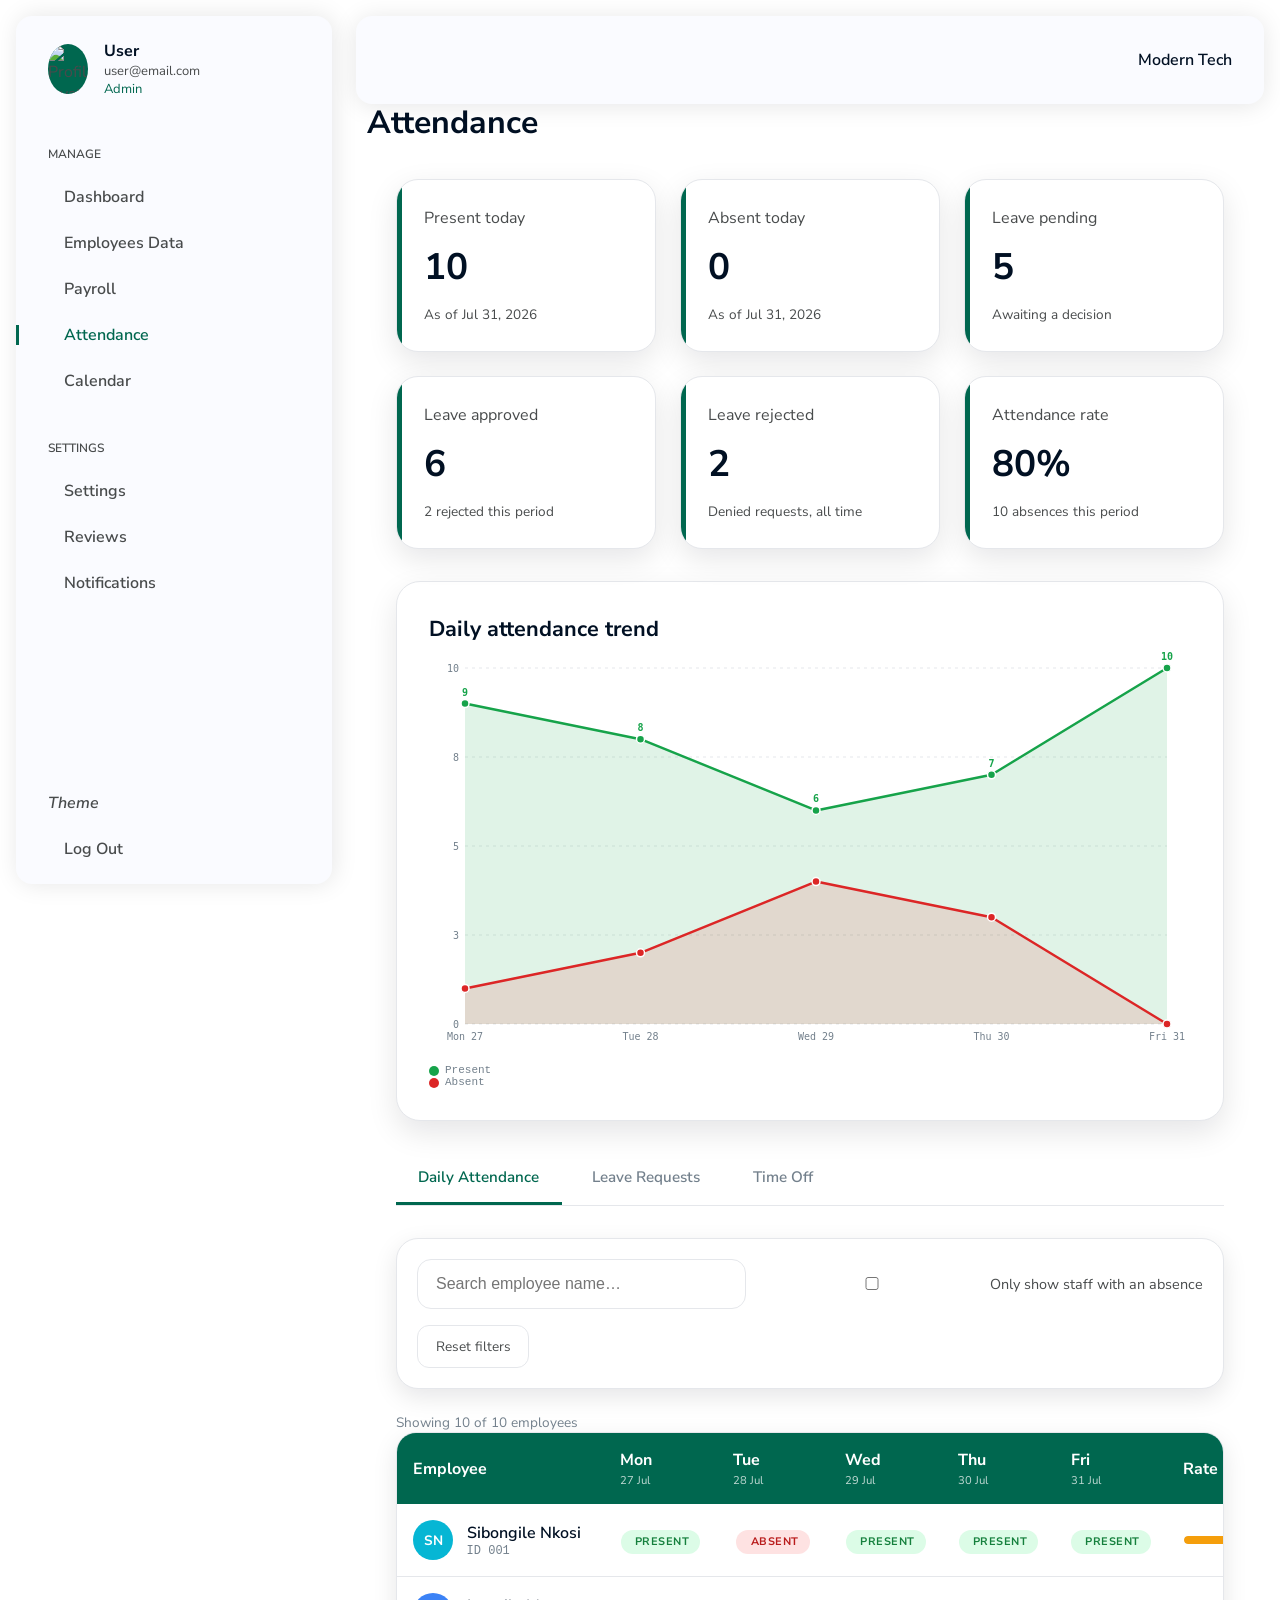
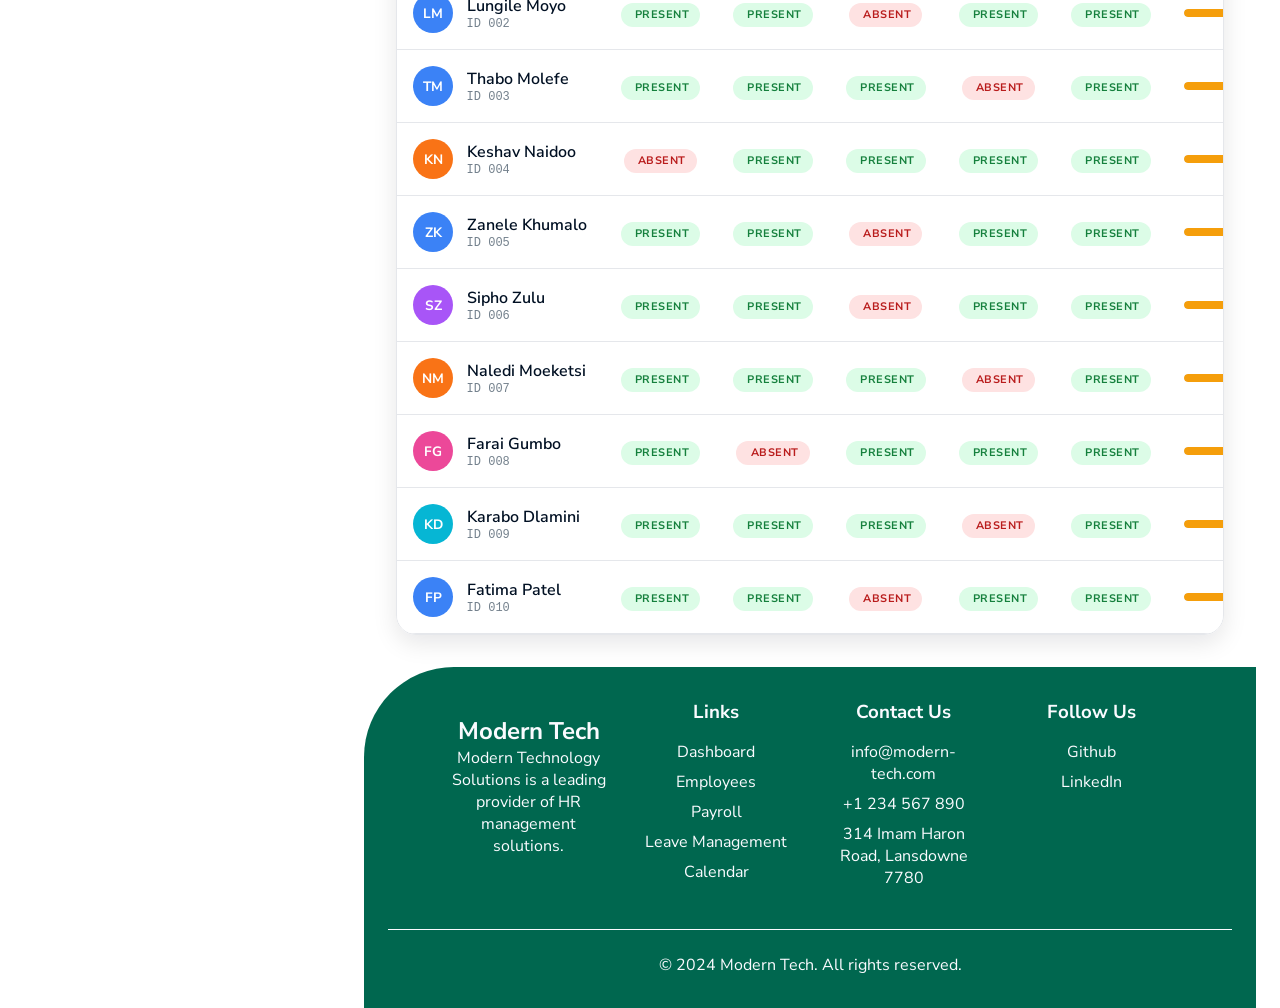
==== commit 3addf312: "Added Nonhlanhla's page to the shared branch" ====
--- a/attendance.html
+++ b/attendance.html
@@ -60,9 +60,9 @@
                 <span>Dashboard</span>
               </a>
 
-              <a href="#" class="sidebar__link">
+              <a href="data.html" class="sidebar__link">
                 <i class="ri-team-fill"></i>
-                <span>Employees</span>
+                <span>Employees Data</span>
               </a>
 
               <a href="payroll.html" class="sidebar__link">
--- a/style.css
+++ b/style.css
@@ -5649,3 +5649,1086 @@
 .mb-2 {
   margin-bottom: 2rem;
 }
+
+/* =====================
+Nonhlanhla Employee Page Styling 
+===========================*/
+/* ---------- HEADER WITH ICON ---------- */
+.employee-heading {
+  font-size: 28px;
+  font-weight: 600;
+  color: var(--text-color);
+  margin-top: 2rem;
+  margin-bottom: 20px;
+  letter-spacing: -0.3px;
+  display: flex;
+  align-items: center;
+  gap: 12px;
+}
+
+.employee-heading::before {
+  content: "\f0c0"; /* Users icon */
+  font-family: "Font Awesome 6 Free";
+  font-weight: 900;
+  font-size: 26px;
+  color: #2563eb;
+  background: #eff6ff;
+  padding: 10px;
+  border-radius: 8px;
+}
+
+/* ---------- CONTROLS BAR ---------- */
+.n-buttons {
+  display: flex;
+  flex-wrap: wrap;
+  align-items: center;
+  gap: 12px;
+  margin-bottom: 20px;
+  padding: 16px 20px;
+  background: #ffffff;
+  border-radius: 8px;
+  box-shadow: 0 1px 3px rgba(0, 0, 0, 0.06);
+}
+
+.n-buttons label {
+  flex: 1;
+  min-width: 180px;
+  position: relative;
+}
+
+/* Search input with Font Awesome icon */
+#searchName {
+  width: 100%;
+  padding: 9px 16px 9px 40px;
+  font-size: 14px;
+  border: 1px solid #d0d5dd;
+  border-radius: 6px;
+  transition: all 0.25s ease;
+  background: #f8f9fa;
+}
+
+/* Search icon using pseudo-element */
+.n-buttons label::before {
+  content: "\f002"; /* Search icon */
+  font-family: "Font Awesome 6 Free";
+  font-weight: 900;
+  position: absolute;
+  left: 13px;
+  top: 50%;
+  transform: translateY(-50%);
+  color: #9aa4b2;
+  font-size: 14px;
+  pointer-events: none;
+  transition: color 0.25s ease;
+}
+
+.n-buttons label:focus-within::before {
+  color: #2563eb;
+}
+
+#searchName:focus {
+  outline: none;
+  border-color: var(--primary-color);
+  box-shadow: 0 0 0 3px rgba(37, 99, 235, 0.1);
+  background-color: var(--body-color);
+}
+
+#searchName::placeholder {
+  color: #9aa4b2;
+  font-weight: 400;
+}
+
+/* Department filter with Font Awesome icon */
+#n-departmentFilter {
+  padding: 9px 40px 9px 14px;
+  font-size: 14px;
+  border: 1px solid #d0d5dd;
+  border-radius: 6px;
+  background: var(--body-color);
+  appearance: none;
+  cursor: pointer;
+  min-width: 160px;
+  transition: all 0.25s ease;
+  position: relative;
+}
+
+/* Dropdown arrow using pseudo-element on container */
+.n-buttons {
+  position: relative;
+}
+
+.n-buttons .fa-filter-wrapper {
+  position: relative;
+  display: inline-block;
+}
+
+#n-departmentFilter ~ .fa-chevron-down {
+  display: none; /* We'll use a different approach */
+}
+
+/* Alternative: Use a wrapper div or apply to parent */
+.n-buttons > label:has(+ #n-departmentFilter) {
+  position: relative;
+}
+
+/* We'll use a different approach - add a wrapper in HTML or use this */
+.n-buttons {
+  position: relative;
+}
+
+/* Since we can't easily add a wrapper without changing HTML, 
+        we'll use the filter as-is but add a background image fallback */
+#n-departmentFilter {
+  background-image: url("data:image/svg+xml,%3Csvg xmlns='http://www.w3.org/2000/svg' width='12' height='12' viewBox='0 0 12 8'%3E%3Cpath d='M1 1l5 5 5-5' stroke='%236b7a8f' stroke-width='1.5' fill='none' stroke-linecap='round'/%3E%3C/svg%3E");
+  background-repeat: no-repeat;
+  background-position: right 12px center;
+  background-size: 12px;
+}
+
+#n-departmentFilter:focus {
+  outline: none;
+  border-color: var(--primary-color);
+  box-shadow: 0 0 0 3px rgba(37, 99, 235, 0.1);
+  background-color: var(--body-color);
+}
+
+/* Department filter label with icon */
+.n-buttons > label:has(+ #n-departmentFilter)::before {
+  display: none; /* Remove search icon from this label */
+}
+
+/* Add a filter icon before the dropdown */
+.n-buttons > label:has(+ #n-departmentFilter)::after {
+  display: none; /* We'll skip this to keep it clean */
+}
+
+/* Instead, let's add a filter icon using the label text */
+.n-buttons > label:has(+ #n-departmentFilter) {
+  position: relative;
+}
+
+.n-buttons > label:has(+ #n-departmentFilter) span {
+  display: none; /* We'll add icon differently */
+}
+
+/* Alternative: Add icons via data attributes or class */
+
+/* Add employee button with Font Awesome */
+#n-addEmployee {
+  padding: 9px 22px;
+  font-size: 14px;
+  font-weight: 500;
+  color: var(--text-color);
+  background: var(--primary-color);
+  border: none;
+  border-radius: 6px;
+  cursor: pointer;
+  transition: all 0.2s ease;
+  white-space: nowrap;
+  display: inline-flex;
+  align-items: center;
+  gap: 8px;
+  margin-left: auto;
+}
+
+#n-addEmployee::before {
+  content: "\f067"; /* Plus icon */
+  font-family: "Font Awesome 6 Free";
+  font-weight: 900;
+  font-size: 14px;
+}
+
+#n-addEmployee:hover {
+  background: var(--body-color);
+  box-shadow: 0 2px 8px rgba(37, 99, 235, 0.3);
+  transform: translateY(-1px);
+}
+
+#n-addEmployee:active {
+  transform: translateY(0);
+  box-shadow: none;
+}
+
+/* ---------- RESULTS COUNT WITH ICON ---------- */
+#n-resultsCount {
+  font-size: 14px;
+  color: var(--text-color);
+  margin-bottom: 16px;
+  padding: 8px 0;
+  font-weight: 400;
+  display: flex;
+  align-items: center;
+  gap: 8px;
+}
+
+#n-resultsCount::before {
+  content: "\f0ce"; /* List icon */
+  font-family: "Font Awesome 6 Free";
+  font-weight: 900;
+  color: var(--primary-color);
+  font-size: 14px;
+}
+
+/* ---------- TABLE CONTAINER ---------- */
+.employeeData {
+  background: var(--background);
+  border-radius: 8px;
+  box-shadow: 0 1px 3px rgba(0, 0, 0, 0.06);
+  overflow: hidden;
+}
+
+/* ---------- TABLE ---------- */
+#n-table {
+  width: 100%;
+  border-collapse: collapse;
+  font-size: 14px;
+}
+
+#n-table thead {
+  background: var(--background);
+  border-bottom: 1px solid #e5e7eb;
+}
+
+#n-table thead th {
+  padding: 12px 16px;
+  text-align: left;
+  font-weight: 600;
+  font-size: 12px;
+  text-transform: uppercase;
+  letter-spacing: 0.4px;
+  color: var(--text-color);
+  border-bottom: 1px solid #e5e7eb;
+  white-space: nowrap;
+}
+
+/* Add icons to table headers using data attributes */
+#n-table thead th:nth-child(1)::before {
+  content: "\f007"; /* User icon - Name */
+  font-family: "Font Awesome 6 Free";
+  font-weight: 900;
+  margin-right: 6px;
+  font-size: 11px;
+  color: var(--text-color);
+}
+
+#n-table thead th:nth-child(2)::before {
+  content: "\f0b1"; /* Briefcase icon - Position */
+  font-family: "Font Awesome 6 Free";
+  font-weight: 900;
+  margin-right: 6px;
+  font-size: 11px;
+  color: var(--text-color);
+}
+
+#n-table thead th:nth-child(3)::before {
+  content: "\f19d"; /* Building icon - Department */
+  font-family: "Font Awesome 6 Free";
+  font-weight: 900;
+  margin-right: 6px;
+  font-size: 11px;
+  color: var(--text-color);
+}
+
+#n-table thead th:nth-child(4)::before {
+  font-family: "Font Awesome 6 Free";
+  font-weight: 900;
+  margin-right: 6px;
+  font-size: 11px;
+  color: var(--text-color);
+  content: "\f3d1";
+}
+
+#n-table thead th:nth-child(5)::before {
+  content: "\f0e0"; /* Envelope icon - Contact */
+  font-family: "Font Awesome 6 Free";
+  font-weight: 900;
+  margin-right: 6px;
+  font-size: 11px;
+  color: var(--text-color);
+}
+
+#n-table thead th:nth-child(6)::before {
+  content: "\f05a"; /* Info icon - Action */
+  font-family: "Font Awesome 6 Free";
+  font-weight: 900;
+  margin-right: 6px;
+  font-size: 11px;
+  color: var(--text-color);
+}
+
+/* Table row styling */
+#n-table tbody tr {
+  border-bottom: 1px solid #f0f2f5;
+  transition: background-color 0.15s ease;
+}
+
+#n-table tbody tr:hover {
+  background-color: #f8fafc;
+}
+
+#n-table tbody tr:last-child {
+  border-bottom: none;
+}
+
+#n-table td {
+  padding: 12px 16px;
+  vertical-align: middle;
+  color: var(--text-color);
+}
+
+/* Specific column styling */
+#n-table td:nth-child(4) {
+  /* Salary column */
+  font-weight: 500;
+  color: var(--text-color);
+}
+
+#n-table td:nth-child(4)::before {
+  font-family: "Font Awesome 6 Free";
+  font-weight: 900;
+  margin-right: 6px;
+  font-size: 12px;
+  color: var(--primary-color);
+}
+
+#n-table td:nth-child(5) {
+  /* Contact column */
+  color: #2563eb;
+  font-size: 13px;
+}
+
+#n-table td:nth-child(5)::before {
+  content: "\f0e0"; /* Envelope icon */
+  font-family: "Font Awesome 6 Free";
+  font-weight: 900;
+  margin-right: 6px;
+  font-size: 12px;
+  color: #6b7a8f;
+}
+
+/* ---------- VIEW BUTTON WITH ICON ---------- */
+#n-table tbody button {
+  padding: 4px 14px;
+  font-size: 12px;
+  font-weight: 500;
+  color: #2563eb;
+  background: #eff6ff;
+  border: 1px solid #bfdbfe;
+  border-radius: 4px;
+  cursor: pointer;
+  transition: all 0.2s ease;
+  white-space: nowrap;
+  display: inline-flex;
+  align-items: center;
+  gap: 5px;
+}
+
+#n-table tbody button::before {
+  content: "\f06e"; /* Eye icon */
+  font-family: "Font Awesome 6 Free";
+  font-weight: 900;
+  font-size: 11px;
+}
+
+#n-table tbody button:hover {
+  background: #2563eb;
+  color: #ffffff;
+  border-color: #2563eb;
+  box-shadow: 0 2px 6px rgba(37, 99, 235, 0.25);
+}
+
+#n-table tbody button:hover::before {
+  color: #ffffff;
+}
+
+/* ---------- EMPTY STATE ---------- */
+#employeeTable td[colspan="6"] {
+  text-align: center;
+  padding: 50px 20px;
+  color: #6b7a8f;
+  font-size: 15px;
+}
+
+#employeeTable td[colspan="6"]::before {
+  content: "\f071"; /* Exclamation triangle icon */
+  font-family: "Font Awesome 6 Free";
+  font-weight: 900;
+  display: block;
+  font-size: 32px;
+  color: #f59e0b;
+  margin-bottom: 10px;
+}
+
+/* ============================================
+        MODAL STYLES - Enhanced with Icons
+        ============================================ */
+
+#n-viewModal {
+  display: none;
+  position: fixed;
+  top: 0;
+  left: 0;
+  width: 100%;
+  height: 100%;
+  background: rgba(26, 42, 58, 0.6);
+  backdrop-filter: blur(4px);
+  z-index: 1000;
+  justify-content: center;
+  align-items: center;
+  padding: 20px;
+}
+
+#n-viewModal.active {
+  display: flex;
+}
+
+.n-modalBox {
+  background: #ffffff;
+  width: 100%;
+  max-width: 900px;
+  border-radius: 12px;
+  padding: 28px 32px;
+  box-shadow: 0 20px 60px rgba(0, 0, 0, 0.2);
+  animation: modalSlideIn 0.3s ease;
+  max-height: 90vh;
+  overflow-y: auto;
+}
+
+@keyframes modalSlideIn {
+  from {
+    opacity: 0;
+    transform: translateY(-30px) scale(0.96);
+  }
+  to {
+    opacity: 1;
+    transform: translateY(0) scale(1);
+  }
+}
+
+/* ---------- MODAL HEADER ---------- */
+.n-modalHeader {
+  display: flex;
+  justify-content: space-between;
+  align-items: center;
+  margin-bottom: 24px;
+  padding-bottom: 16px;
+  border-bottom: 1px solid #e2e8f0;
+}
+
+.n-modalHeader h2 {
+  font-size: 22px;
+  font-weight: 700;
+  color: #0f172a; /* Richer dark slate for enterprise design */
+  display: flex;
+  align-items: center;
+  gap: 16px; /* Creates clean breathing room next to the avatar */
+}
+
+/* Turning the pure CSS icon into a standalone circular avatar badge */
+.n-modalHeader h2::before {
+  content: "\f007"; /* User icon */
+  font-family: "Font Awesome 6 Free";
+  font-weight: 900;
+  color: #2563eb; /* Corporate blue icon */
+  background: #eff6ff; /* Soft blue background bubble */
+  font-size: 20px;
+  width: 48px;
+  height: 48px;
+  border-radius: 50%; /* Perfect circle */
+  display: inline-flex;
+  align-items: center;
+  justify-content: center;
+  border: 1px solid #dbeafe; /* Subtle bounding container border */
+}
+
+#n-closeModal {
+  background: none;
+  border: none;
+  font-size: 22px;
+  color: #6b7a8f;
+  cursor: pointer;
+  padding: 4px 8px;
+  border-radius: 4px;
+  transition: all 0.2s ease;
+  line-height: 1;
+}
+
+#n-closeModal:hover {
+  color: #dc2626;
+  background: #fef2f2;
+}
+
+/* ---------- PURE CSS PREMIUM CARD LAYOUT ---------- */
+#n-viewDetails {
+  display: flex;
+  flex-direction: column;
+  gap: 20px;
+}
+
+.modal-section {
+  background: #ffffff;
+  border: 1px solid #e2e8f0;
+  border-radius: 12px;
+  padding: 18px;
+  box-shadow: 0 1px 3px rgba(0, 0, 0, 0.02);
+}
+
+.modal-section h3 {
+  font-size: 11px;
+  font-weight: 700;
+  text-transform: uppercase;
+  letter-spacing: 1px;
+  color: #64748b;
+  margin-bottom: 14px;
+  padding-bottom: 6px;
+  border-bottom: 2px solid #f1f5f9;
+}
+
+/* Two-column layout container for side-by-side items */
+.modal-section:has(p + p) {
+  display: grid;
+  grid-template-columns: repeat(2, 1fr);
+  gap: 14px;
+}
+
+.modal-section h3 {
+  grid-column: span 2;
+}
+
+.modal-section p {
+  background: #f8fafc;
+  border: 1px solid #e2e8f0;
+  border-radius: 8px;
+  padding: 12px 16px;
+  margin-bottom: 0;
+  font-size: 14px;
+  color: #334155;
+  font-weight: 500;
+  display: flex;
+  align-items: center;
+  gap: 12px;
+  min-height: 46px;
+  transition: all 0.2s ease;
+}
+
+/* Hover tactile feedback */
+.modal-section p:hover {
+  background: #ffffff;
+  border-color: #cbd5e1;
+  box-shadow: 0 4px 12px rgba(0, 0, 0, 0.04);
+  color: #0f172a;
+}
+
+#n-modalHistory {
+  grid-column: span 2;
+}
+
+.modal-section:not(:has(p + p)) p {
+  grid-column: span 2;
+}
+
+/* ---------- INJECTING ICONS VIA PURE CSS ---------- */
+/* Using the Font Awesome library linked in your HTML header */
+.modal-section p::before {
+  font-family: "Font Awesome 6 Free";
+  font-weight: 900;
+  font-size: 15px;
+  color: #64748b;
+  width: 20px;
+  display: inline-block;
+  transition: color 0.2s ease;
+}
+
+.modal-section p:hover::before {
+  color: #2563eb; /* Icons turn accent blue on hover */
+}
+
+/* Assigning specific icons based on element IDs */
+#n-modalId::before {
+  content: "\f2c2";
+} /* ID Badge Card Icon */
+#n-modalContact::before {
+  content: "\f0e0";
+} /* Envelope Email Icon */
+#n-modalPosition::before {
+  content: "\f0b1";
+} /* Briefcase Job Icon */
+#n-modalDepartment::before {
+  content: "\f19c";
+} /* Building/Department Icon */
+#n-modalHistory::before {
+  content: "\f1da";
+} /* Clock/History Icon */
+
+/* ---------- FOOTER ACTION CONTROLS ---------- */
+.modal-footer {
+  display: flex;
+  justify-content: flex-end;
+  gap: 12px;
+  margin-top: 8px;
+  padding-top: 16px;
+  border-top: 1px solid #e2e8f0;
+}
+
+.modal-footer button {
+  padding: 10px 40px;
+  font-size: 13.5px;
+  font-weight: 600;
+  border-radius: 6px;
+  border: 1px solid transparent;
+  cursor: pointer;
+  transition: all 0.15s ease;
+}
+
+#editEmployee {
+  background: #2563eb;
+  color: #ffffff;
+}
+
+#editEmployee:hover {
+  background: #1d4ed8;
+  box-shadow: 0 4px 12px rgba(37, 99, 235, 0.2);
+}
+
+#deleteEmployee {
+  background: #ffffff;
+  color: #f14c4c;
+  border-color: #fee2e2;
+}
+
+#deleteEmployee:hover {
+  background: #fef2f2;
+  border-color: #f79898;
+}
+
+#saveEmployee::before {
+  content: "\f0c7"; /* Save icon */
+  font-family: "Font Awesome 6 Free";
+  font-weight: 900;
+  font-size: 13px;
+}
+
+#saveEmployee {
+  background: #22c55e;
+  color: #ffffff;
+}
+
+#saveEmployee:hover {
+  background: #16a34a;
+  box-shadow: 0 2px 8px rgba(34, 197, 94, 0.3);
+}
+
+#cancelEdit::before {
+  content: "\f00d"; /* Times icon */
+  font-family: "Font Awesome 6 Free";
+  font-weight: 900;
+  font-size: 13px;
+}
+
+#cancelEdit {
+  background: #f1f3f5;
+  color: #4a5a6e;
+}
+
+#cancelEdit:hover {
+  background: #e5e7eb;
+}
+
+/* ---------- EDIT FORM ---------- */
+#n-editForm {
+  display: none;
+}
+
+#n-editForm h3 {
+  font-size: 18px;
+  font-weight: 600;
+  color: #1a2a3a;
+  margin-bottom: 18px;
+  display: flex;
+  align-items: center;
+  gap: 10px;
+}
+
+#n-editForm h3::before {
+  content: "\f303"; /* User edit icon */
+  font-family: "Font Awesome 6 Free";
+  font-weight: 900;
+  color: #2563eb;
+}
+
+#n-editForm label {
+  display: block;
+  margin-bottom: 14px;
+  font-weight: 500;
+  font-size: 13px;
+  color: #4a5a6e;
+}
+
+#n-editForm label::before {
+  display: none; /* We'll let inputs have their own icons */
+}
+
+#n-editForm input,
+#n-editForm select {
+  width: 100%;
+  padding: 8px 12px;
+  font-size: 14px;
+  border: 1px solid #d0d5dd;
+  border-radius: 6px;
+  transition: all 0.25s ease;
+  background: #f8f9fa;
+  margin-top: 4px;
+}
+
+#n-editForm input:focus,
+#n-editForm select:focus {
+  outline: none;
+  border-color: #2563eb;
+  box-shadow: 0 0 0 3px rgba(37, 99, 235, 0.1);
+  background: #ffffff;
+}
+
+/* ---------- SCROLLBAR STYLING ---------- */
+.n-modalBox::-webkit-scrollbar {
+  width: 5px;
+}
+
+.n-modalBox::-webkit-scrollbar-track {
+  background: #f1f3f5;
+  border-radius: 3px;
+}
+
+.n-modalBox::-webkit-scrollbar-thumb {
+  background: #d0d5dd;
+  border-radius: 3px;
+}
+
+.n-modalBox::-webkit-scrollbar-thumb:hover {
+  background: #9aa6b7;
+}
+
+/* ============================================
+        RESPONSIVE DESIGN
+        ============================================ */
+
+/* ---------- TABLETS ---------- */
+@media screen and (max-width: 992px) {
+  main {
+    padding: 20px;
+  }
+
+  h1 {
+    font-size: 24px;
+  }
+
+  h1::before {
+    font-size: 22px;
+    padding: 8px;
+  }
+
+  .n-buttons {
+    padding: 14px 16px;
+    gap: 10px;
+  }
+
+  #n-table thead th,
+  #n-table td {
+    padding: 10px 14px;
+    font-size: 13px;
+  }
+
+  .n-modalBox {
+    padding: 24px 28px;
+    max-width: 500px;
+  }
+}
+
+/* ---------- MOBILE PHONES ---------- */
+@media screen and (max-width: 768px) {
+  main {
+    padding: 14px 12px;
+  }
+
+  h1 {
+    font-size: 20px;
+    margin-bottom: 14px;
+  }
+
+  h1::before {
+    font-size: 18px;
+    padding: 6px 8px;
+  }
+
+  .n-buttons {
+    flex-direction: column;
+    align-items: stretch;
+    gap: 10px;
+    padding: 14px;
+    border-radius: 6px;
+  }
+
+  .n-buttons label {
+    min-width: unset;
+  }
+
+  #searchName {
+    padding: 10px 14px 10px 40px;
+    font-size: 15px;
+  }
+
+  #n-departmentFilter {
+    padding: 10px 40px 10px 14px;
+    font-size: 15px;
+    min-width: unset;
+    width: 100%;
+  }
+
+  #n-addEmployee {
+    padding: 10px 20px;
+    font-size: 15px;
+    justify-content: center;
+    width: 100%;
+    margin-left: 0;
+  }
+
+  #n-resultsCount {
+    font-size: 13px;
+    margin-bottom: 12px;
+    padding: 6px 0;
+  }
+
+  .employeeData {
+    border-radius: 6px;
+    overflow-x: auto;
+  }
+
+  #n-table {
+    font-size: 13px;
+    min-width: 650px;
+  }
+
+  #n-table thead th,
+  #n-table td {
+    padding: 10px 12px;
+  }
+
+  /* Hide some header icons on mobile for cleaner look */
+  #n-table thead th:nth-child(2)::before,
+  #n-table thead th:nth-child(4)::before,
+  #n-table thead th:nth-child(5)::before {
+    display: none;
+  }
+
+  #n-table tbody button {
+    padding: 4px 12px;
+    font-size: 12px;
+  }
+
+  #n-table tbody button::before {
+    display: none; /* Hide button icon on mobile to save space */
+  }
+
+  /* ---------- MODAL MOBILE ---------- */
+  #n-viewModal {
+    padding: 10px;
+    align-items: flex-end;
+  }
+
+  .n-modalBox {
+    padding: 20px 18px;
+    border-radius: 10px 10px 0 0;
+    max-height: 92vh;
+    animation: modalSlideUp 0.3s ease;
+  }
+
+  @keyframes modalSlideUp {
+    from {
+      opacity: 0;
+      transform: translateY(40px);
+    }
+    to {
+      opacity: 1;
+      transform: translateY(0);
+    }
+  }
+
+  .n-modalHeader h2 {
+    font-size: 18px;
+  }
+
+  #n-closeModal {
+    font-size: 20px;
+  }
+
+  .modal-section p {
+    padding: 8px 12px;
+    font-size: 13px;
+  }
+
+  .modal-footer {
+    flex-direction: column;
+    gap: 8px;
+  }
+
+  .modal-footer button {
+    padding: 10px 16px;
+    font-size: 14px;
+    width: 100%;
+    text-align: center;
+    justify-content: center;
+  }
+
+  #n-editForm h3 {
+    font-size: 17px;
+  }
+
+  #n-editForm label {
+    font-size: 13px;
+    margin-bottom: 12px;
+  }
+
+  #n-editForm input,
+  #n-editForm select {
+    padding: 9px 12px;
+    font-size: 14px;
+  }
+}
+
+/* ---------- SMALL PHONES ---------- */
+@media screen and (max-width: 400px) {
+  main {
+    padding: 10px 8px;
+  }
+
+  h1 {
+    font-size: 18px;
+  }
+
+  h1::before {
+    font-size: 16px;
+    padding: 5px 7px;
+  }
+
+  .n-buttons {
+    padding: 10px;
+    gap: 8px;
+  }
+
+  #n-table thead th,
+  #n-table td {
+    padding: 8px 10px;
+    font-size: 12px;
+  }
+
+  /* Hide more icons on very small screens */
+  #n-table thead th::before {
+    display: none !important;
+  }
+
+  #n-table td:nth-child(4)::before,
+  #n-table td:nth-child(5)::before {
+    display: none;
+  }
+
+  .n-modalBox {
+    padding: 16px 14px;
+  }
+
+  .n-modalHeader h2 {
+    font-size: 16px;
+  }
+
+  .modal-section p {
+    font-size: 12px;
+    padding: 6px 10px;
+  }
+
+  .modal-footer button {
+    font-size: 13px;
+    padding: 8px 14px;
+  }
+}
+
+/* ---------- ACCESSIBILITY ---------- */
+button:focus-visible,
+input:focus-visible,
+select:focus-visible {
+  outline: 2px solid #2563eb;
+  outline-offset: 2px;
+}
+
+/* ---------- REDUCED MOTION ---------- */
+@media (prefers-reduced-motion: reduce) {
+  *,
+  *::before,
+  *::after {
+    animation-duration: 0.01ms !important;
+    animation-iteration-count: 1 !important;
+    transition-duration: 0.01ms !important;
+  }
+}
+
+/* ---------- PRINT ---------- */
+@media print {
+  .n-buttons,
+  #n-addEmployee,
+  #n-viewModal,
+  #n-resultsCount {
+    display: none !important;
+  }
+
+  .employeeData {
+    box-shadow: none;
+    border: 1px solid #d0d5dd;
+  }
+
+  #n-table thead {
+    background: #f1f3f5 !important;
+    -webkit-print-color-adjust: exact;
+    print-color-adjust: exact;
+  }
+
+  #n-table tbody tr:hover {
+    background: transparent !important;
+  }
+
+  /* Hide icons in print */
+  #n-table thead th::before,
+  #n-table td::before {
+    display: none !important;
+  }
+}
+
+/* ---------- TOAST NOTIFICATION ---------- */
+#toast {
+  position: fixed;
+  bottom: 30px;
+  right: 30px;
+  padding: 14px 22px;
+  border-radius: 8px;
+  z-index: 2000;
+  box-shadow: 0 4px 12px rgba(0, 0, 0, 0.15);
+  color: #ffffff;
+  font-size: 14px;
+  font-weight: 500;
+  animation: toastSlideIn 0.3s ease;
+}
+
+#toast.success {
+  background: #22c55e;
+}
+
+#toast.error {
+  background: #dc2626;
+}
+
+@keyframes toastSlideIn {
+  from {
+    opacity: 0;
+    transform: translateY(20px);
+  }
+  to {
+    opacity: 1;
+    transform: translateY(0);
+  }
+}
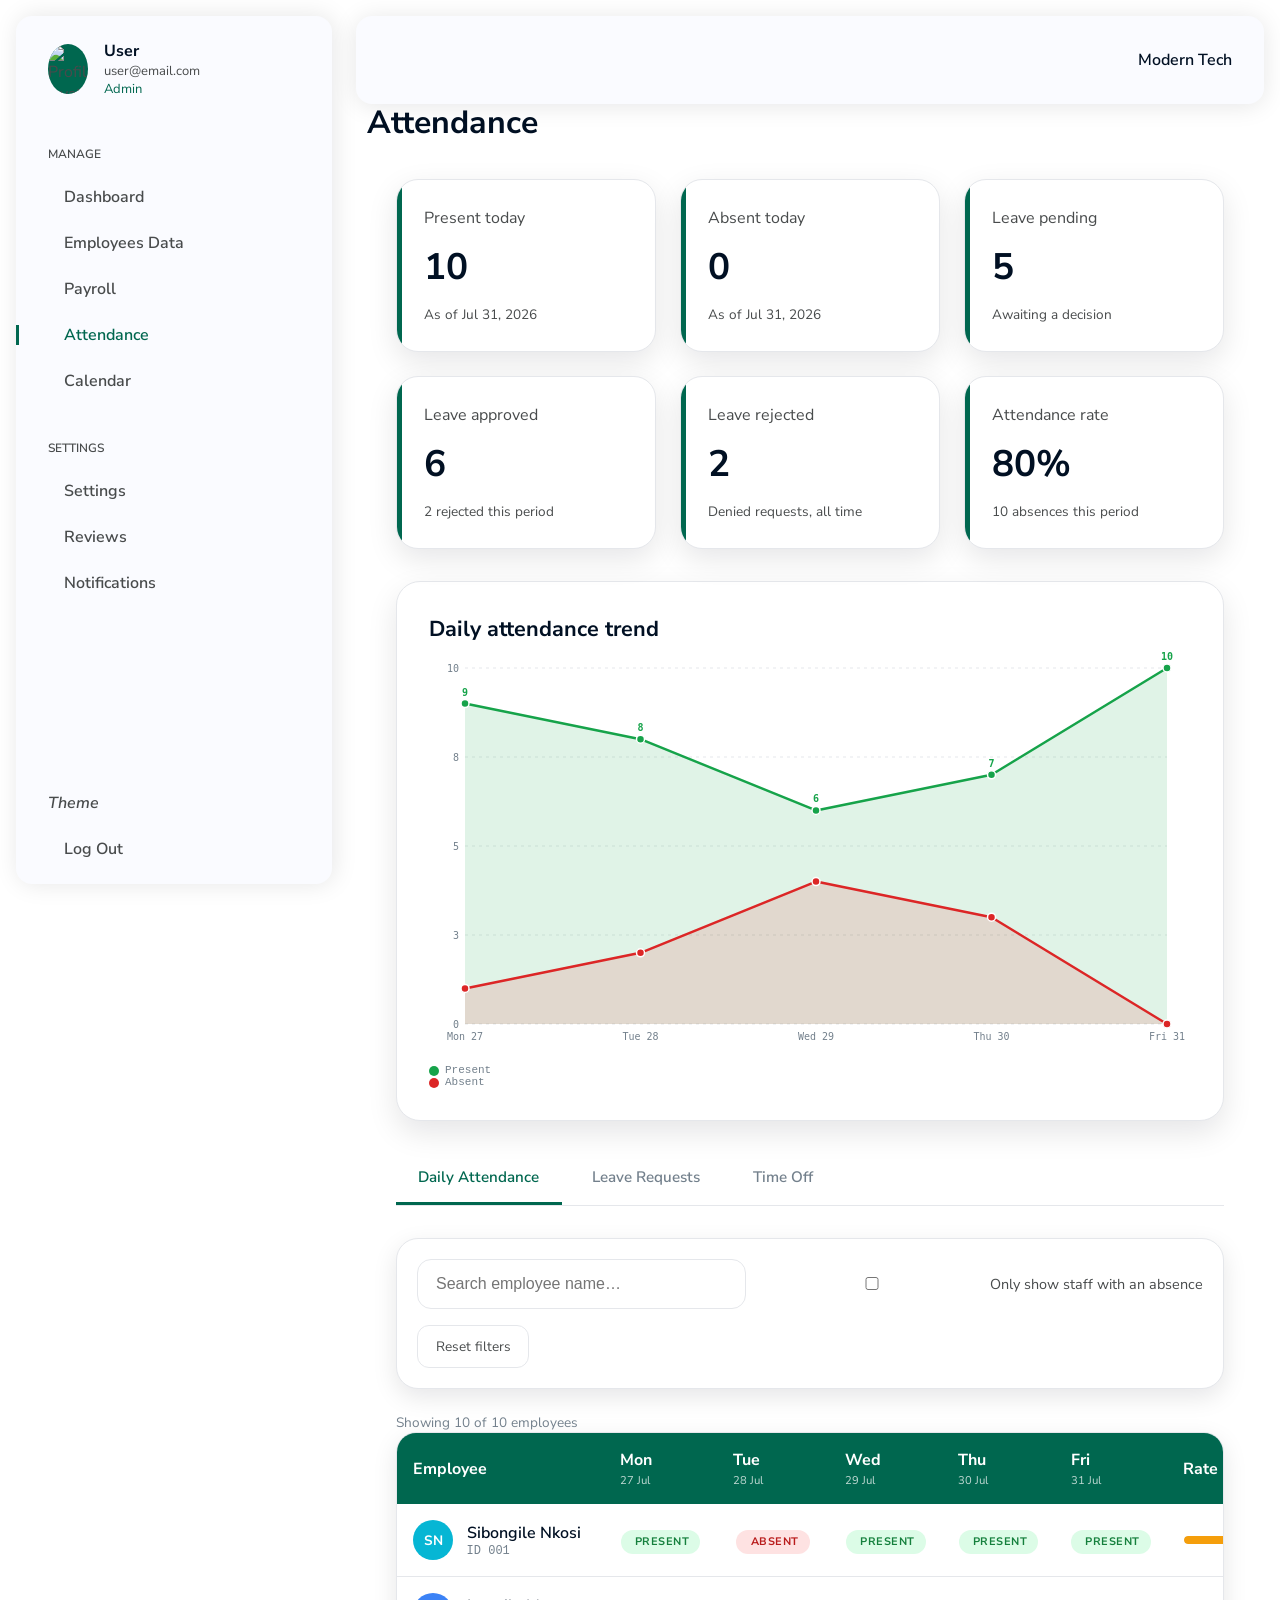
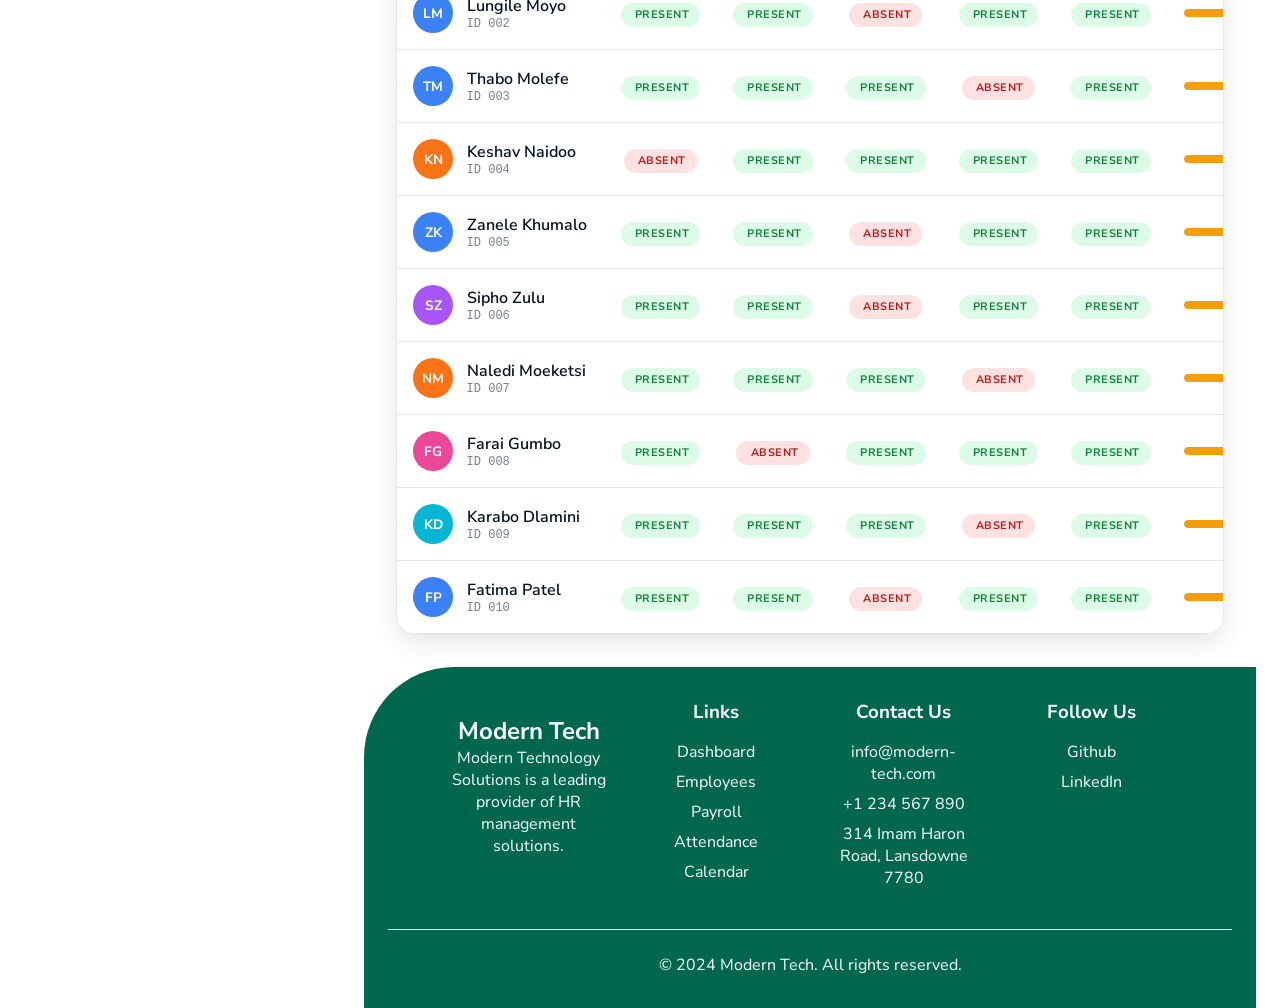
==== commit 93c63577: "Updated all file" ====
--- a/attendance.html
+++ b/attendance.html
@@ -320,76 +320,6 @@
             </div>
           </div>
 
-          <!-- <div class="s_leave_card">
-    
-            <div class="s_leave_header">
-    
-              <div class="s_leave_employee">
-    
-                <div class="s_leave_avatar">
-                  J
-                </div>
-    
-                <div>
-                  <div class="s_leave_name">
-                    John Smith
-                  </div>
-    
-                  <div class="s_leave_role">
-                    Software Developer
-                  </div>
-                </div>
-    
-              </div>
-    
-              <span class="s_stamp s_stamp_pending">
-                Pending
-              </span>
-    
-            </div>
-    
-            <div class="s_leave_info">
-    
-              <div class="s_leave_box">
-                <span class="s_leave_label">Leave Type</span>
-                <span class="s_leave_value">Annual Leave</span>
-              </div>
-    
-              <div class="s_leave_box">
-                <span class="s_leave_label">Duration</span>
-                <span class="s_leave_value">5 Days</span>
-              </div>
-    
-              <div class="s_leave_box">
-                <span class="s_leave_label">Start</span>
-                <span class="s_leave_value">12 Jul 2026</span>
-              </div>
-    
-              <div class="s_leave_box">
-                <span class="s_leave_label">End</span>
-                <span class="s_leave_value">16 Jul 2026</span>
-              </div>
-    
-            </div>
-    
-            <div class="s_leave_reason">
-              Family vacation planned several months in advance.
-            </div>
-    
-            <div class="s_leave_footer">
-    
-              <span class="s_leave_date">
-                Submitted: 2 Jul 2026
-              </span>
-    
-              <span class="s_stamp s_stamp_pending">
-                Pending
-              </span>
-    
-            </div>
-    
-          </div> -->
-
           <hr class="s_timeoff_divider" />
 
           <!-- All requests list (feeds from ALL_LEAVE) -->
@@ -419,9 +349,9 @@
             <h3>Links</h3>
             <ul>
               <li><a href="dashboard.html">Dashboard</a></li>
-              <li><a href="#">Employees</a></li>
-              <li><a href="#">Payroll</a></li>
-              <li><a href="#">Leave Management</a></li>
+              <li><a href="data.html">Employees</a></li>
+              <li><a href="payroll.html">Payroll</a></li>
+              <li><a href="attendance.html">Attendance</a></li>
               <li><a href="calendar.html">Calendar</a></li>
             </ul>
           </div>
--- a/style.css
+++ b/style.css
@@ -1,6 +1,11 @@
 /* ====================
    Modern Tech - Project
    ====================  */
+
+/* ===============================================================================================================================================
+  Zanda's Dashboard, Calendar, Settings, Color Theme and Login & Sign In Pages Styling
+   ============================================================================================================================================ */
+
 /*=============== GOOGLE FONTS ===============*/
 @import url("https://fonts.googleapis.com/css2?family=Nunito+Sans:opsz,wght@6..12,200..1000&display=swap");
 
@@ -917,277 +922,6 @@
   padding-top: 0.5rem;
 }
 
-/* ==== Calendar Section ==== */
-
-/* .container {
-  border-radius: 25px;
-  background-color: transparent;
-  width: 100%;
-  position: relative;
-  display: flex;
-  justify-content: center;
-} */
-/* .calendar {
-  min-width: 100%;
-  max-width: 100%;
-  background-color: var(--card-bg);
-  border-radius: 25px;
-  overflow: hidden;
-  padding: 30px 30px 20px;
-  box-shadow: 0 20px 30px var(--shadow-color);
-}
-.calendar-header {
-  background: var(--primary-color);
-  display: flex;
-  justify-content: space-between;
-  align-items: center;
-  font-weight: 700;
-  color: var(--button-text);
-  padding: 15px 20px;
-  border-radius: 20px;
-}
-.calendar-body {
-  padding: 10px 0 0;
-}
-.calendar-week-days {
-  display: grid;
-  grid-template-columns: repeat(7, 1fr);
-  font-weight: 600;
-  color: var(--text-color);
-}
-.calendar-week-days div:hover {
-  color: var(--primary-color);
-  transform: scale(1.05);
-  transition: all 0.2s ease-in-out;
-}
-.calendar-week-days div {
-  display: grid;
-  place-items: center;
-  color: var(--text-color);
-  height: 50px;
-}
-.calendar-days {
-  display: grid;
-  grid-template-columns: repeat(7, 1fr);
-  gap: 6px;
-  color: var(--text-color);
-}
-.calendar-days div {
-  min-width: 40px;
-  min-height: 40px;
-  display: flex;
-  align-items: center;
-  justify-content: center;
-  padding: 6px;
-  position: relative;
-  cursor: pointer;
-  animation: to-top 0.5s ease forwards;
-  border-radius: 12px;
-  background: var(--surface-color);
-}
-.month-picker {
-  background-color: var(--primary-color);
-  color: var(--button-text);
-  padding: 8px 14px;
-  border-radius: 12px;
-  cursor: pointer;
-}
-.month-picker:hover {
-  background-color: var(--primary-color);
-}
-.month-picker:hover {
-  color: var(--body-color);
-}
-.year-picker {
-  display: flex;
-  align-items: center;
-}
-.year-change {
-  height: 30px;
-  width: 30px;
-  border-radius: 50%;
-  display: grid;
-  place-items: center;
-  margin: 0px 10px;
-  cursor: pointer;
-}
-.year-change:hover {
-  background-color: var(--primary-color);
-  transition: all 0.2s ease-in-out;
-  transform: scale(1.12);
-}
-.year-change:hover pre {
-  color: var(--body-color);
-}
-.calendar-footer {
-  padding: 10px;
-  display: flex;
-  justify-content: flex-end;
-  align-items: center;
-}
-#year:hover {
-  cursor: pointer;
-  transform: scale(1.2);
-  transition: all 0.2 ease-in-out;
-}
-.calendar-days div span {
-  position: absolute;
-}
-.calendar-days div:hover {
-  transition:
-    width 0.2s ease-in-out,
-    height 0.2s ease-in-out;
-  background-color: var(--primary-color);
-  border-radius: 20%;
-  color: var(--dark-text);
-}
-.calendar-days div.current-date {
-  color: var(--dark-text);
-  background-color: var(--primary-color);
-  border-radius: 20%;
-}
-.month-list {
-  position: relative;
-  left: 0;
-  top: -50px;
-  background-color: var(--body-color);
-  color: var(--text-color);
-  display: grid;
-  grid-template-columns: repeat(3, auto);
-  gap: 5px;
-  border-radius: 20px;
-}
-.month-list > div {
-  display: grid;
-  place-content: center;
-  margin: 5px 10px;
-  transition: all 0.2s ease-in-out;
-}
-.month-list > div > div {
-  border-radius: 15px;
-  padding: 10px;
-  cursor: pointer;
-}
-.month-list > div > div:hover {
-  background-color: var(--primary-color);
-  color: var(--body-color);
-  transform: scale(0.9);
-  transition: all 0.2s ease-in-out;
-}
-.month-list.show {
-  visibility: visible;
-  pointer-events: visible;
-  transition: 0.6s ease-in-out;
-  animation: to-left 0.71s forwards;
-}
-.month-list.hideonce {
-  visibility: hidden;
-}
-.month-list.hide {
-  animation: to-right 1s forwards;
-  visibility: none;
-  pointer-events: none;
-}
-.date-time-formate {
-  width: max-content;
-  height: max-content;
-  font-family:
-    Dubai Light,
-    Century Gothic;
-  position: relative;
-  display: inline;
-  top: 140px;
-  justify-content: center;
-}
-.day-text-formate {
-  font-family: Microsoft JhengHei UI;
-  font-size: 1.4rem;
-  padding-right: 5%;
-  border-right: 3px solid var(--primary-color);
-  position: absolute;
-  left: -1rem;
-}
-.date-time-value {
-  display: block;
-  height: max-content;
-  width: max-content;
-  position: relative;
-  left: 40%;
-  top: -18px;
-  text-align: center;
-}
-.time-formate {
-  font-size: 1.5rem;
-}
-.time-formate.hideTime {
-  animation: hidetime 1.5s forwards;
-}
-.day-text-formate.hidetime {
-  animation: hidetime 1.5s forwards;
-}
-.date-formate.hideTime {
-  animation: hidetime 1.5s forwards;
-}
-.day-text-formate.showtime {
-  animation: showtime 1s forwards;
-}
-.time-formate.showtime {
-  animation: showtime 1s forwards;
-}
-.date-formate.showtime {
-  animation: showtime 1s forwards;
-}
-@keyframes to-top {
-  0% {
-    transform: translateY(0);
-    opacity: 0;
-  }
-  100% {
-    transform: translateY(100%);
-    opacity: 1;
-  }
-}
-@keyframes to-left {
-  0% {
-    transform: translatex(230%);
-    opacity: 1;
-  }
-  100% {
-    transform: translatex(0);
-    opacity: 1;
-  }
-}
-@keyframes to-right {
-  10% {
-    transform: translatex(0);
-    opacity: 1;
-  }
-  100% {
-    transform: translatex(-150%);
-    opacity: 1;
-  }
-}
-@keyframes showtime {
-  0% {
-    transform: translatex(250%);
-    opacity: 1;
-  }
-  100% {
-    transform: translatex(0%);
-    opacity: 1;
-  }
-}
-@keyframes hidetime {
-  0% {
-    transform: translatex(0%);
-    opacity: 1;
-  }
-  100% {
-    transform: translatex(-370%);
-    opacity: 1;
-  }
-} */
-
 /* =========================
    DASHBOARD LAYOUT
 ========================= */
@@ -1430,11 +1164,6 @@
   margin-bottom: 0.5rem;
 }
 
-/* .dashboard_sidebar-section {
-  width: 100%;
-  margin-left: 0;
-} */
-
 .dashboard_main-content {
   display: grid;
   gap: 0.5rem;
@@ -1529,12 +1258,6 @@
 .dashboard_btn-secondary {
   background: var(--primary-color);
 }
-
-/* @media (max-width: 1024px) {
-  .dashboard_container {
-    grid-template-columns: 1fr;
-  }
-} */
 
 @media screen and (max-width: 768px) {
   .main__header {
@@ -2072,10 +1795,10 @@
   }
 }
 
-/*==================================================
+/*================================================================================================================================================
             SISAMILA ATTENDANCE - PART 1
       Dashboard • Stats • Charts • Forms • Filters
-====================================================*/
+================================================================================================================================================*/
 
 /*=========================
     MAIN CONTAINER
@@ -2608,12 +2331,6 @@
     height: 240px;
   }
 }
-
-/*==================================================
-          SISAMILA ATTENDANCE - PART 2
-    Pending Approvals • Leave Cards • All Requests
-====================================================*/
-
 /*==================================
       PENDING APPROVAL CARD
 ==================================*/
@@ -3142,12 +2859,7 @@
 
     height: 45px;
   }
-}
-
-/*==================================================
-          SISAMILA ATTENDANCE - PART 3
-   Animations • Utilities • Tables • Notifications
-====================================================*/
+} 
 
 /*==================================
         SMOOTH ANIMATIONS
@@ -3938,9 +3650,9 @@
   }
 }
 
-/* =========== 
-------------Nithaam Payroll Styling------------
-============*/
+/* ============================================================================================================================================== 
+  Nithaam Payroll Styling
+  ==============================================================================================================================================*/
 
 /* ==========================
    PAGE HEADER
@@ -5650,9 +5362,10 @@
   margin-bottom: 2rem;
 }
 
-/* =====================
-Nonhlanhla Employee Page Styling 
-===========================*/
+/* ===============================================================================================================================================
+  Nonhlanhla Employee Page Styling 
+  ==============================================================================================================================================*/
+  
 /* ---------- HEADER WITH ICON ---------- */
 .employee-heading {
   font-size: 28px;
@@ -5763,21 +5476,17 @@
 }
 
 #n-departmentFilter ~ .fa-chevron-down {
-  display: none; /* We'll use a different approach */
-}
-
-/* Alternative: Use a wrapper div or apply to parent */
+  display: none;
+}
+
 .n-buttons > label:has(+ #n-departmentFilter) {
   position: relative;
 }
 
-/* We'll use a different approach - add a wrapper in HTML or use this */
 .n-buttons {
   position: relative;
 }
 
-/* Since we can't easily add a wrapper without changing HTML, 
-        we'll use the filter as-is but add a background image fallback */
 #n-departmentFilter {
   background-image: url("data:image/svg+xml,%3Csvg xmlns='http://www.w3.org/2000/svg' width='12' height='12' viewBox='0 0 12 8'%3E%3Cpath d='M1 1l5 5 5-5' stroke='%236b7a8f' stroke-width='1.5' fill='none' stroke-linecap='round'/%3E%3C/svg%3E");
   background-repeat: no-repeat;
@@ -5794,15 +5503,13 @@
 
 /* Department filter label with icon */
 .n-buttons > label:has(+ #n-departmentFilter)::before {
-  display: none; /* Remove search icon from this label */
-}
-
-/* Add a filter icon before the dropdown */
+  display: none;
+}
+
 .n-buttons > label:has(+ #n-departmentFilter)::after {
   display: none; /* We'll skip this to keep it clean */
 }
 
-/* Instead, let's add a filter icon using the label text */
 .n-buttons > label:has(+ #n-departmentFilter) {
   position: relative;
 }
@@ -5811,14 +5518,11 @@
   display: none; /* We'll add icon differently */
 }
 
-/* Alternative: Add icons via data attributes or class */
-
-/* Add employee button with Font Awesome */
 #n-addEmployee {
   padding: 9px 22px;
   font-size: 14px;
   font-weight: 500;
-  color: var(--text-color);
+  color: var(--button-text);
   background: var(--primary-color);
   border: none;
   border-radius: 6px;
@@ -6383,7 +6087,7 @@
 #n-editForm input:focus,
 #n-editForm select:focus {
   outline: none;
-  border-color: #2563eb;
+  border-color: var(--primary-color);
   box-shadow: 0 0 0 3px rgba(37, 99, 235, 0.1);
   background: #ffffff;
 }
@@ -6708,7 +6412,7 @@
   border-radius: 8px;
   z-index: 2000;
   box-shadow: 0 4px 12px rgba(0, 0, 0, 0.15);
-  color: #ffffff;
+  color: var(--text-color);
   font-size: 14px;
   font-weight: 500;
   animation: toastSlideIn 0.3s ease;
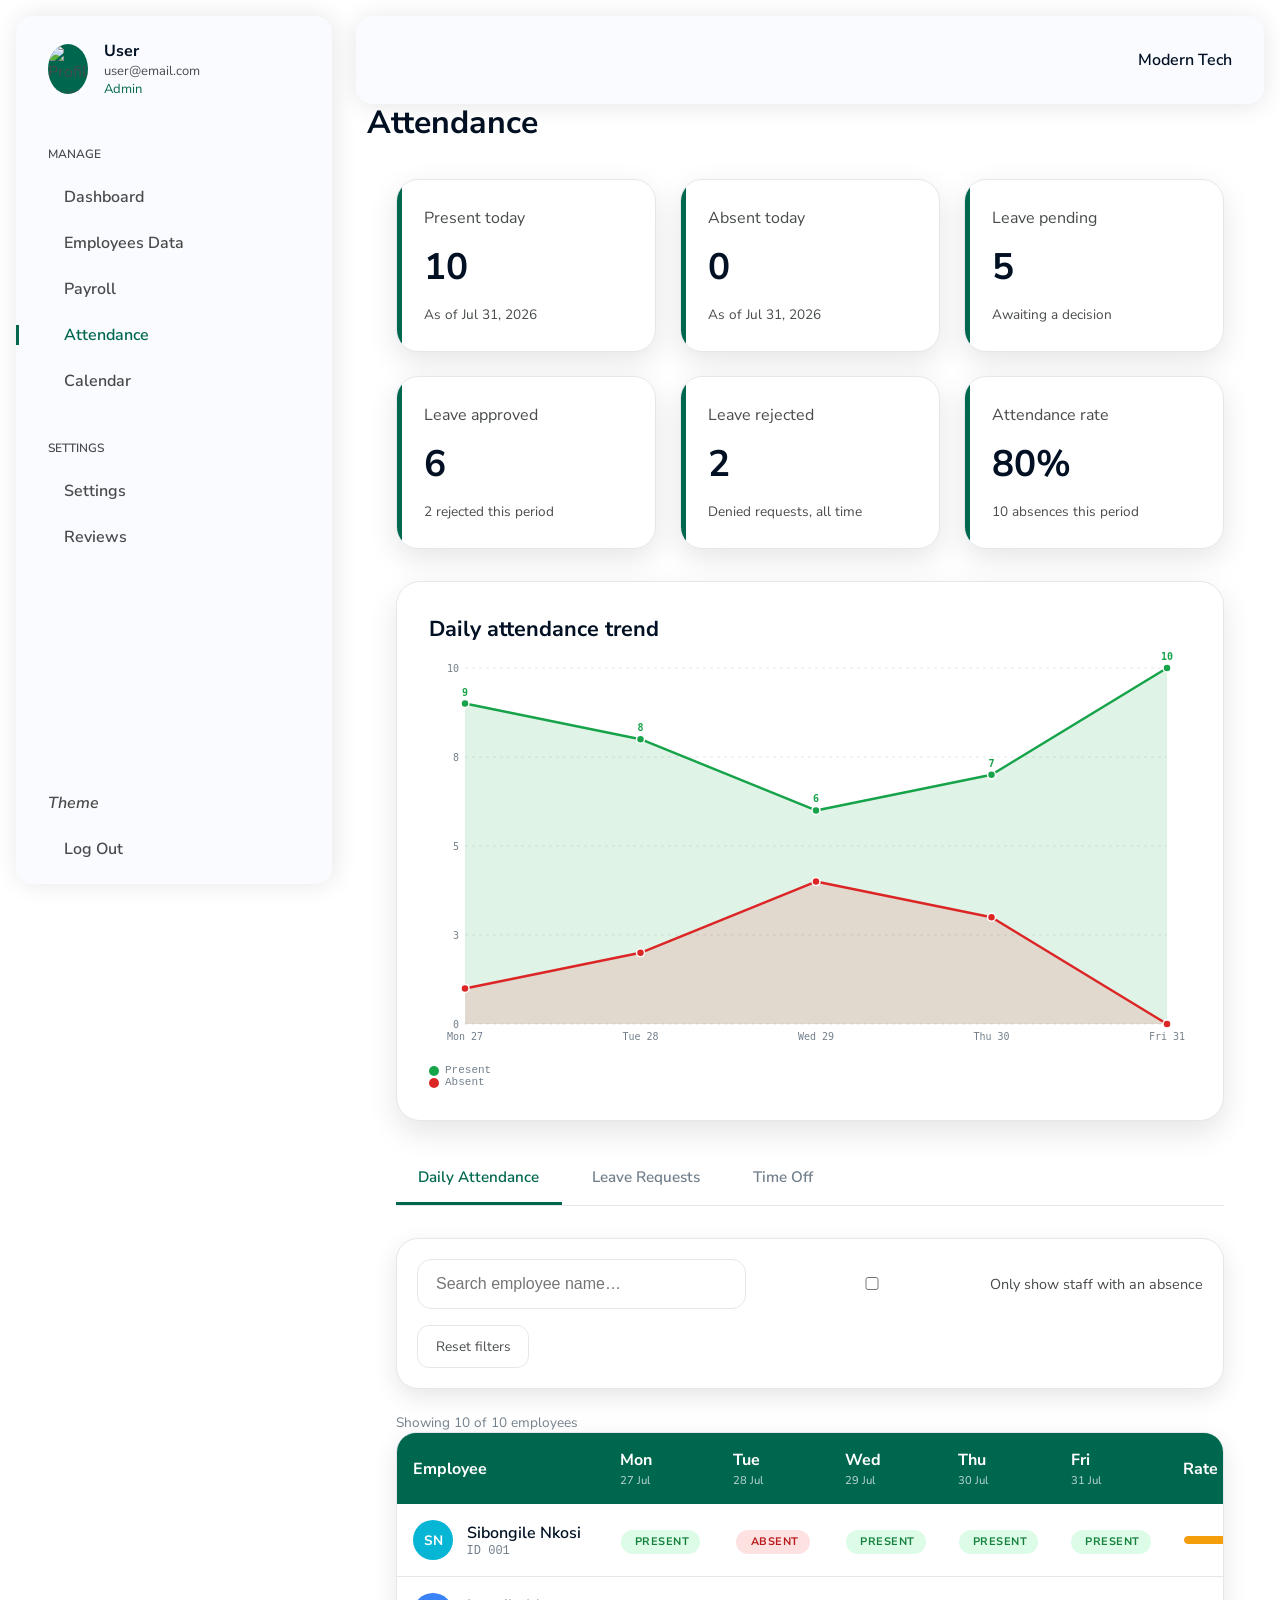
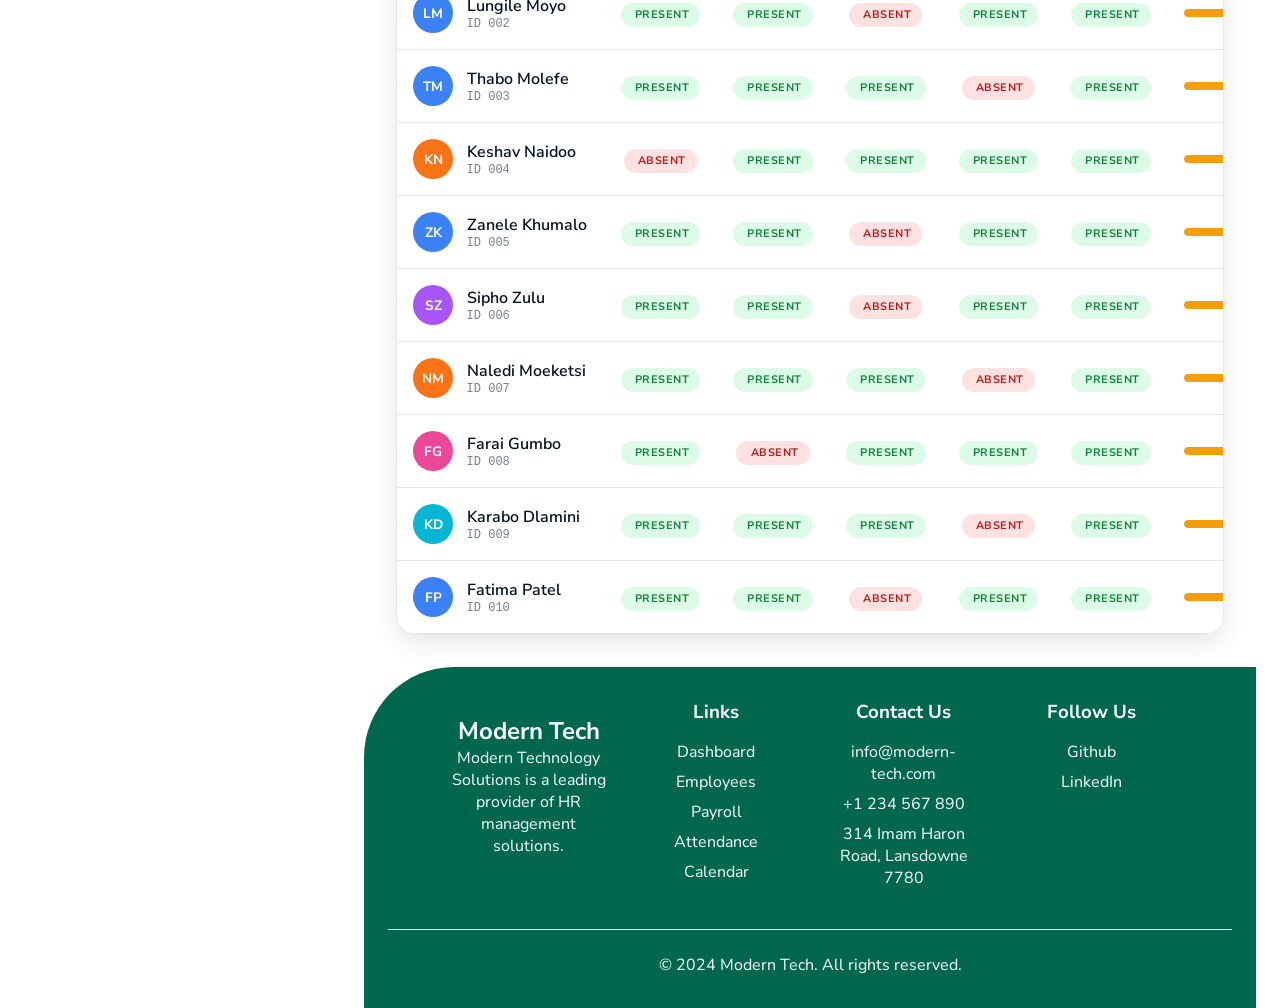
==== commit 57671333: "Intergrated Files" ====
--- a/attendance.html
+++ b/attendance.html
@@ -4,12 +4,6 @@
     <meta charset="UTF-8" />
     <meta name="viewport" content="width=device-width, initial-scale=1.0" />
     <title>Attendance Ledger — HR Records</title>
-    <!-- <link rel="preconnect" href="https://fonts.googleapis.com" />
-    <link rel="preconnect" href="https://fonts.gstatic.com" crossorigin /> -->
-    <!-- <link
-      href="https://fonts.googleapis.com/css2?family=Fraunces:opsz,wght@9..144,500;9..144,600;9..144,700&family=IBM+Plex+Sans:wght@400;500;600&family=IBM+Plex+Mono:wght@400;500;600&display=swap"
-      rel="stylesheet"
-    /> -->
     <link
       rel="stylesheet"
       href="https://cdnjs.cloudflare.com/ajax/libs/remixicon/4.6.0/remixicon.min.css"
@@ -94,11 +88,6 @@
               <a href="reviews.html" class="sidebar__link">
                 <i class="ri-mail-unread-fill"></i>
                 <span>Reviews</span>
-              </a>
-
-              <a href="#" class="sidebar__link">
-                <i class="ri-notification-2-fill"></i>
-                <span>Notifications</span>
               </a>
             </div>
           </div>
--- a/style.css
+++ b/style.css
@@ -62,11 +62,6 @@
   --avatar-5: #06b6d4;
   --avatar-6: #ec4899;
 
-  /* ===== Aliases so the Performance Reviews page can share this design
-     system (it was originally built against a differently-named token
-     set: --ink, --paper, --card, --line, --muted, --star, --font-mono,
-     --font-display). Mapping them here keeps a single source of truth
-     and means both pages re-theme together, including dark mode. ===== */
   --ink: var(--title-color);
   --ink-soft: var(--text-color);
   --paper: var(--background);
@@ -1314,7 +1309,409 @@
   }
 }
 
-/* ==== Settings ===== */
+/* ===== Login Page ===== */
+.login_container {
+  position: relative;
+  width: 100%;
+  background-color: #fff;
+  min-height: 100vh;
+  overflow: hidden;
+}
+
+.login_forms-container {
+  position: absolute;
+  width: 100%;
+  height: 100%;
+  top: 0;
+  left: 0;
+}
+
+.login_signin-signup {
+  position: absolute;
+  top: 50%;
+  transform: translate(-50%, -50%);
+  left: 75%;
+  width: 50%;
+  transition: 1s 0.7s ease-in-out;
+  display: grid;
+  grid-template-columns: 1fr;
+  z-index: 5;
+}
+
+form {
+  display: flex;
+  align-items: center;
+  justify-content: center;
+  flex-direction: column;
+  padding: 0rem 5rem;
+  transition: all 0.2s 0.7s;
+  overflow: hidden;
+  grid-column: 1 / 2;
+  grid-row: 1 / 2;
+}
+
+form.login_sign-up-form {
+  opacity: 0;
+  z-index: 1;
+}
+
+form.login_sign-in-form {
+  z-index: 2;
+}
+
+.login_title {
+  font-size: 2.2rem;
+  color: #444;
+  margin-bottom: 10px;
+}
+
+.login_input-field {
+  max-width: 380px;
+  width: 100%;
+  background-color: #f0f0f0;
+  margin: 10px 0;
+  height: 55px;
+  border-radius: 55px;
+  display: grid;
+  grid-template-columns: 15% 85%;
+  padding: 0 0.4rem;
+  position: relative;
+}
+
+.login_input-field i {
+  text-align: center;
+  line-height: 55px;
+  color: #acacac;
+  transition: 0.5s;
+  font-size: 1.1rem;
+}
+
+.login_input-field input {
+  background: none;
+  outline: none;
+  border: none;
+  line-height: 1;
+  font-weight: 600;
+  font-size: 1.1rem;
+  color: #333;
+}
+
+.login_input-field input::placeholder {
+  color: #aaa;
+  font-weight: 500;
+}
+
+.login_social-text {
+  padding: 0.7rem 0;
+  font-size: 1rem;
+}
+
+.login_social-media {
+  display: flex;
+  justify-content: center;
+}
+
+.login_social-media i {
+  color: #000;
+}
+
+.login_social-icon {
+  height: 46px;
+  width: 46px;
+  display: flex;
+  justify-content: center;
+  align-items: center;
+  margin: 0 0.45rem;
+  color: #333;
+  border-radius: 50%;
+  border: 1px solid #333;
+  text-decoration: none;
+  font-size: 1.1rem;
+  transition: 0.3s;
+}
+
+.login_social-icon i {
+  color: inherit;
+}
+
+.login_social-icon:hover {
+  color: #003300;
+  border-color: #003300;
+}
+
+.login_btn {
+  width: 150px;
+  background-color: #024102;
+  border: none;
+  outline: none;
+  height: 49px;
+  border-radius: 49px;
+  color: #fff;
+  text-transform: uppercase;
+  font-weight: 600;
+  margin: 10px 0;
+  cursor: pointer;
+  transition: 0.5s;
+}
+
+.login_btn:hover {
+  background-color: #3da73d;
+}
+.login_panels-container {
+  position: absolute;
+  height: 100%;
+  width: 100%;
+  top: 0;
+  left: 0;
+  display: grid;
+  grid-template-columns: repeat(2, 1fr);
+}
+
+.login_container:before {
+  content: "";
+  position: absolute;
+  height: 2000px;
+  width: 2000px;
+  top: -10%;
+  right: 48%;
+  transform: translateY(-50%);
+  background-image: linear-gradient(-45deg, #003300 0%, #3da73d 100%);
+  transition: 1.8s ease-in-out;
+  border-radius: 50%;
+  z-index: 6;
+}
+
+.login_image {
+  width: 100%;
+  transition: transform 1.1s ease-in-out;
+  transition-delay: 0.4s;
+}
+
+.login_panel {
+  display: flex;
+  flex-direction: column;
+  align-items: flex-end;
+  justify-content: space-around;
+  text-align: center;
+  z-index: 6;
+}
+
+.login_left-panel {
+  pointer-events: all;
+  padding: 3rem 17% 2rem 12%;
+}
+
+.login_right-panel {
+  pointer-events: none;
+  padding: 3rem 12% 2rem 17%;
+}
+
+.login_panel .login_content {
+  color: #fff;
+  transition: transform 0.9s ease-in-out;
+  transition-delay: 0.6s;
+}
+
+.login_panel h3 {
+  font-weight: 600;
+  line-height: 1;
+  font-size: 1.5rem;
+}
+
+.login_panel p {
+  font-size: 0.95rem;
+  padding: 0.7rem 0;
+}
+
+.login_btn.login_transparent {
+  margin: 0;
+  background: none;
+  border: 2px solid #fff;
+  width: 130px;
+  height: 41px;
+  font-weight: 600;
+  font-size: 0.8rem;
+}
+
+.login_right-panel .login_image,
+.login_right-panel .login_content {
+  transform: translateX(800px);
+}
+
+/* ANIMATION */
+
+.login_container.login_sign-up-mode:before {
+  transform: translate(100%, -50%);
+  right: 52%;
+}
+
+.login_container.login_sign-up-mode .login_left-panel .login_image,
+.login_container.login_sign-up-mode .login_left-panel .login_content {
+  transform: translateX(-800px);
+}
+
+.login_container.login_sign-up-mode .login_signin-signup {
+  left: 25%;
+}
+
+.login_container.login_sign-up-mode form.login_sign-up-form {
+  opacity: 1;
+  z-index: 2;
+}
+
+.login_container.login_sign-up-mode form.login_sign-in-form {
+  opacity: 0;
+  z-index: 1;
+}
+
+.login_container.login_sign-up-mode .login_right-panel .login_image,
+.login_container.login_sign-up-mode .login_right-panel .login_content {
+  transform: translateX(0%);
+}
+
+.login_container.login_sign-up-mode .login_left-panel {
+  pointer-events: none;
+}
+
+.login_container.login_sign-up-mode .login_right-panel {
+  pointer-events: all;
+}
+
+@media (max-width: 870px) {
+  .login_container {
+    min-height: 800px;
+    height: 100vh;
+  }
+  .login_signin-signup {
+    width: 100%;
+    top: 95%;
+    transform: translate(-50%, -100%);
+    transition: 1s 0.8s ease-in-out;
+  }
+
+  .login_signin-signup,
+  .login_container.login_sign-up-mode .login_signin-signup {
+    left: 50%;
+  }
+
+  .login_panels-container {
+    grid-template-columns: 1fr;
+    grid-template-rows: 1fr 2fr 1fr;
+  }
+
+  .login_panel {
+    flex-direction: row;
+    justify-content: space-around;
+    align-items: center;
+    padding: 2.5rem 8%;
+    grid-column: 1 / 2;
+  }
+
+  .login_right-panel {
+    grid-row: 3 / 4;
+  }
+
+  .login_left-panel {
+    grid-row: 1 / 2;
+  }
+
+  .login_image {
+    width: 200px;
+    transition: transform 0.9s ease-in-out;
+    transition-delay: 0.6s;
+  }
+
+  .login_panel .login_content {
+    padding-right: 15%;
+    transition: transform 0.9s ease-in-out;
+    transition-delay: 0.8s;
+  }
+
+  .login_panel h3 {
+    font-size: 1.2rem;
+  }
+
+  .login_panel p {
+    font-size: 0.7rem;
+    padding: 0.5rem 0;
+  }
+
+  .login_btn.login_transparent {
+    width: 110px;
+    height: 35px;
+    font-size: 0.7rem;
+  }
+
+  .login_container:before {
+    width: 1500px;
+    height: 1500px;
+    transform: translateX(-50%);
+    left: 30%;
+    bottom: 68%;
+    right: initial;
+    top: initial;
+    transition: 2s ease-in-out;
+  }
+
+  .login_container.login_sign-up-mode:before {
+    transform: translate(-50%, 100%);
+    bottom: 32%;
+    right: initial;
+  }
+
+  .login_container.login_sign-up-mode .login_left-panel .login_image,
+  .login_container.login_sign-up-mode .login_left-panel .login_content {
+    transform: translateY(-300px);
+  }
+
+  .login_container.login_sign-up-mode .login_right-panel .login_image,
+  .login_container.login_sign-up-mode .login_right-panel .login_content {
+    transform: translateY(0px);
+  }
+
+  .login_right-panel .login_image,
+  .login_right-panel .login_content {
+    transform: translateY(300px);
+  }
+
+  .login_container.login_sign-up-mode .login_signin-signup {
+    top: 5%;
+    transform: translate(-50%, 0);
+  }
+}
+
+@media (max-width: 570px) {
+  form {
+    padding: 0 1.5rem;
+  }
+
+  .login_input-field,
+  .login_btn {
+    width: 100%;
+  }
+
+  .login_image {
+    display: none;
+  }
+  .login_panel .login_content {
+    padding: 0.5rem 1rem;
+  }
+  .login_container {
+    padding: 1.5rem;
+  }
+
+  .login_container:before {
+    bottom: 72%;
+    left: 50%;
+  }
+
+  .login_container.login_sign-up-mode:before {
+    bottom: 28%;
+    left: 50%;
+  }
+}
+
+/* ==== Settings Page ===== */
 
 .settings {
   padding: 2rem;
@@ -2859,7 +3256,7 @@
 
     height: 45px;
   }
-} 
+}
 
 /*==================================
         SMOOTH ANIMATIONS
@@ -5365,7 +5762,7 @@
 /* ===============================================================================================================================================
   Nonhlanhla Employee Page Styling 
   ==============================================================================================================================================*/
-  
+
 /* ---------- HEADER WITH ICON ---------- */
 .employee-heading {
   font-size: 28px;
@@ -6436,3 +6833,322 @@
     transform: translateY(0);
   }
 }
+
+/* Reviews PAGE */
+/* Reviews page layout */
+.s_reviews_layout {
+  display: grid;
+  grid-template-columns: 340px 1fr;
+  gap: 20px;
+  align-items: start;
+}
+
+/* List panel */
+.s_review_list_panel {
+  background: var(--card);
+  border: 1px solid var(--line);
+  border-radius: 12px;
+  overflow: hidden;
+}
+.s_review_list_hd {
+  padding: 16px 18px;
+  border-bottom: 1px solid var(--line-soft);
+  display: flex;
+  align-items: center;
+  justify-content: space-between;
+  gap: 10px;
+}
+.s_review_list_title {
+  font-family: var(--font-mono);
+  font-size: 11px;
+  text-transform: uppercase;
+  letter-spacing: 0.12em;
+  color: var(--muted);
+  margin: 0;
+}
+.s_review_list_meta {
+  font-family: var(--font-mono);
+  font-size: 11px;
+  color: var(--muted);
+}
+.s_review_filters {
+  padding: 10px 14px;
+  border-bottom: 1px solid var(--line-soft);
+  display: flex;
+  gap: 6px;
+  flex-wrap: wrap;
+}
+.s_filter_chip {
+  font-family: var(--font-mono);
+  font-size: 10px;
+  letter-spacing: 0.06em;
+  text-transform: uppercase;
+  padding: 5px 12px;
+  border-radius: 12px;
+  border: 1px solid var(--line);
+  background: none;
+  color: var(--muted);
+  cursor: pointer;
+  transition:
+    background 0.12s,
+    color 0.12s;
+}
+.s_filter_chip.s_active {
+  background: var(--ink);
+  color: var(--paper);
+  border-color: var(--ink);
+}
+.s_review_card {
+  padding: 14px 16px;
+  border-bottom: 1px solid var(--line-soft);
+  cursor: pointer;
+  transition: background 0.1s;
+  display: flex;
+  align-items: center;
+  gap: 12px;
+  border-radius: 2px;
+}
+.s_review_card:last-child {
+  border-bottom: none;
+}
+.s_review_card:hover {
+  background: #faf8f2;
+}
+.s_review_card.s_selected {
+  background: #eef2fb;
+  border-left: 3px solid var(--ink);
+  padding-left: 13px;
+}
+.s_review_card_body {
+  flex: 1;
+  min-width: 0;
+}
+.s_review_card_name {
+  font-weight: 600;
+  font-size: 13.5px;
+}
+.s_review_card_cycle {
+  font-family: var(--font-mono);
+  font-size: 10.5px;
+  color: var(--muted);
+  margin-top: 2px;
+}
+.s_review_card_stars {
+  display: flex;
+  gap: 2px;
+  margin-top: 6px;
+}
+.s_star {
+  font-size: 13px;
+  color: var(--line);
+}
+.s_star.s_on {
+  color: var(--star);
+}
+.s_review_card_score {
+  font-family: var(--font-mono);
+  font-size: 11px;
+  color: var(--muted);
+  margin-left: 4px;
+  align-self: center;
+}
+
+/* Detail panel */
+.s_review_detail {
+  background: var(--card);
+  border: 1px solid var(--line);
+  border-radius: 12px;
+  padding: 24px;
+  position: sticky;
+  top: 20px;
+}
+.s_detail_hd {
+  display: flex;
+  align-items: flex-start;
+  justify-content: space-between;
+  gap: 12px;
+  margin-bottom: 20px;
+}
+.s_detail_name {
+  font-family: var(--font-display);
+  font-size: 22px;
+  font-weight: 600;
+  margin: 0 0 4px;
+}
+.s_detail_manager {
+  font-family: var(--font-mono);
+  font-size: 11px;
+  color: var(--muted);
+}
+.s_detail_section {
+  margin-bottom: 18px;
+}
+.s_detail_section_label {
+  font-family: var(--font-mono);
+  font-size: 10px;
+  text-transform: uppercase;
+  letter-spacing: 0.14em;
+  color: var(--muted);
+  margin: 0 0 8px;
+}
+.s_score_row {
+  display: flex;
+  align-items: center;
+  gap: 10px;
+}
+.s_score_stars {
+  display: flex;
+  gap: 3px;
+}
+.s_score_val {
+  font-family: var(--font-mono);
+  font-size: 22px;
+  font-weight: 600;
+}
+.s_score_bar_wrap {
+  flex: 1;
+  height: 8px;
+  background: var(--line-soft);
+  border-radius: 4px;
+  overflow: hidden;
+}
+.s_score_bar_fill {
+  height: 100%;
+  background: var(--star);
+  border-radius: 4px;
+}
+.s_detail_comments {
+  font-size: 13.5px;
+  line-height: 1.65;
+  color: var(--ink-soft);
+  font-style: italic;
+  border-left: 3px solid var(--line);
+  padding-left: 12px;
+}
+.s_strengths_grid {
+  display: grid;
+  grid-template-columns: 1fr 1fr;
+  gap: 12px;
+}
+.s_bullet_list {
+  list-style: none;
+  padding: 0;
+  margin: 0;
+}
+.s_bullet_list li {
+  font-size: 13px;
+  color: var(--ink-soft);
+  padding: 3px 0;
+  display: flex;
+  align-items: center;
+  gap: 7px;
+}
+.s_bullet_list li::before {
+  content: "";
+  width: 7px;
+  height: 7px;
+  border-radius: 50%;
+  background: var(--bullet-color, var(--ink));
+  flex: none;
+}
+.s_avg_badge {
+  font-family: var(--font-mono);
+  font-size: 11px;
+  color: var(--muted);
+}
+.s_avg_val {
+  font-family: var(--font-mono);
+  font-size: 28px;
+  font-weight: 700;
+  color: var(--ink);
+}
+.s_avg_denom {
+  font-size: 14px;
+  color: var(--muted);
+}
+
+/* Add review form (inline in detail panel) */
+.s_add_review_btn {
+  display: flex;
+  align-items: center;
+  gap: 7px;
+  background: var(--ink);
+  color: var(--paper);
+  border: none;
+  border-radius: 12px;
+  padding: 9px 16px;
+  font-family: var(--font-mono);
+  font-size: 11px;
+  font-weight: 600;
+  letter-spacing: 0.07em;
+  text-transform: uppercase;
+  cursor: pointer;
+  transition: opacity 0.15s;
+}
+.s_add_review_btn:hover {
+  opacity: 0.85;
+}
+.s_add_form {
+  background: var(--paper);
+  border: 1px solid var(--line);
+  border-radius: 4px;
+  padding: 20px;
+  margin-top: 20px;
+}
+.s_add_form_title {
+  font-family: var(--font-mono);
+  font-size: 11px;
+  text-transform: uppercase;
+  letter-spacing: 0.12em;
+  color: var(--muted);
+  margin: 0 0 16px;
+}
+.s_star_input {
+  display: flex;
+  gap: 4px;
+  margin-top: 4px;
+}
+.s_star_btn {
+  background: none;
+  border: none;
+  font-size: 22px;
+  cursor: pointer;
+  color: var(--line);
+  padding: 0 2px;
+  transition: color 0.1s;
+  line-height: 1;
+}
+.s_star_btn.s_on {
+  color: var(--star);
+}
+.s_form_group {
+  margin-bottom: 14px;
+}
+.s_form_actions {
+  display: flex;
+  gap: 8px;
+  margin-top: 6px;
+}
+
+/* empty detail */
+.s_detail_empty {
+  padding: 60px 24px;
+  text-align: center;
+  color: var(--muted);
+}
+.s_detail_empty p {
+  font-size: 13px;
+  margin: 8px 0 0;
+}
+
+@media (max-width: 900px) {
+  .s_reviews_layout {
+    grid-template-columns: 1fr;
+  }
+  .s_review_detail {
+    position: static;
+  }
+  .s_strengths_grid {
+    grid-template-columns: 1fr;
+  }
+}
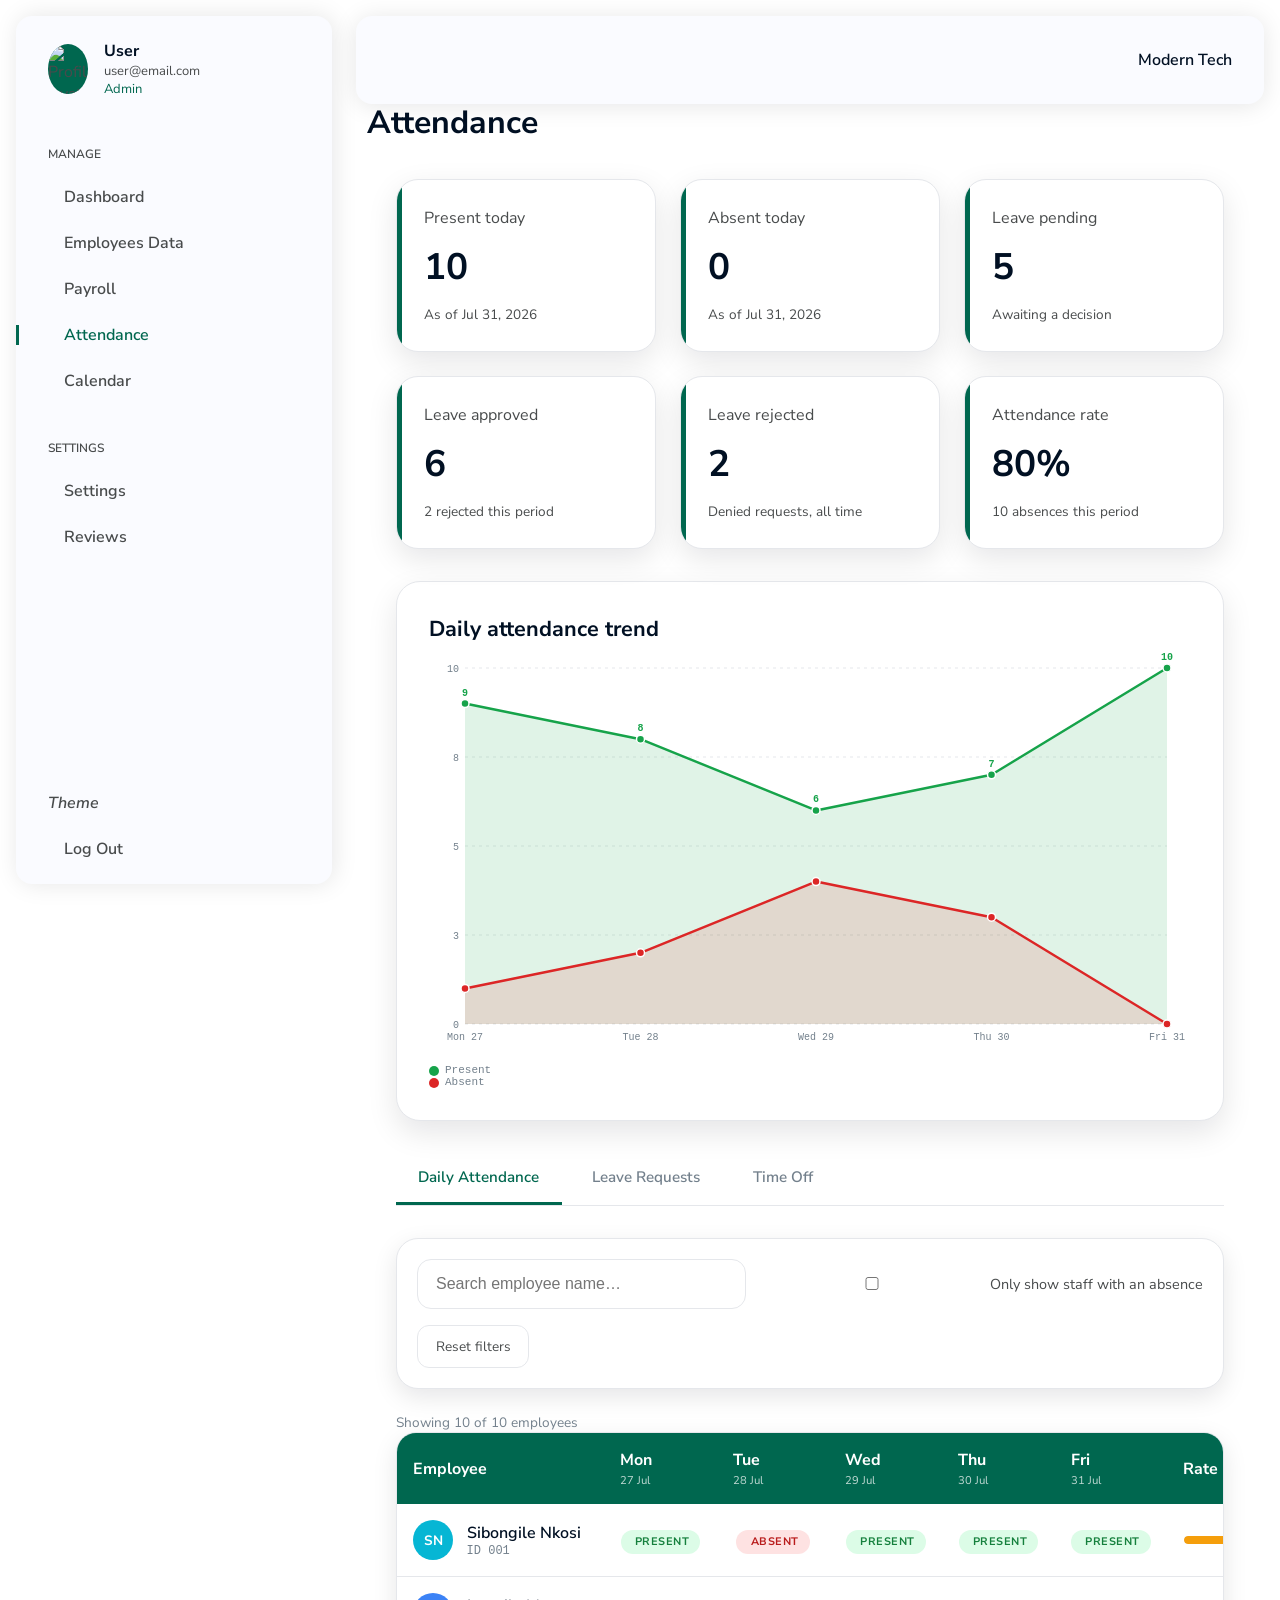
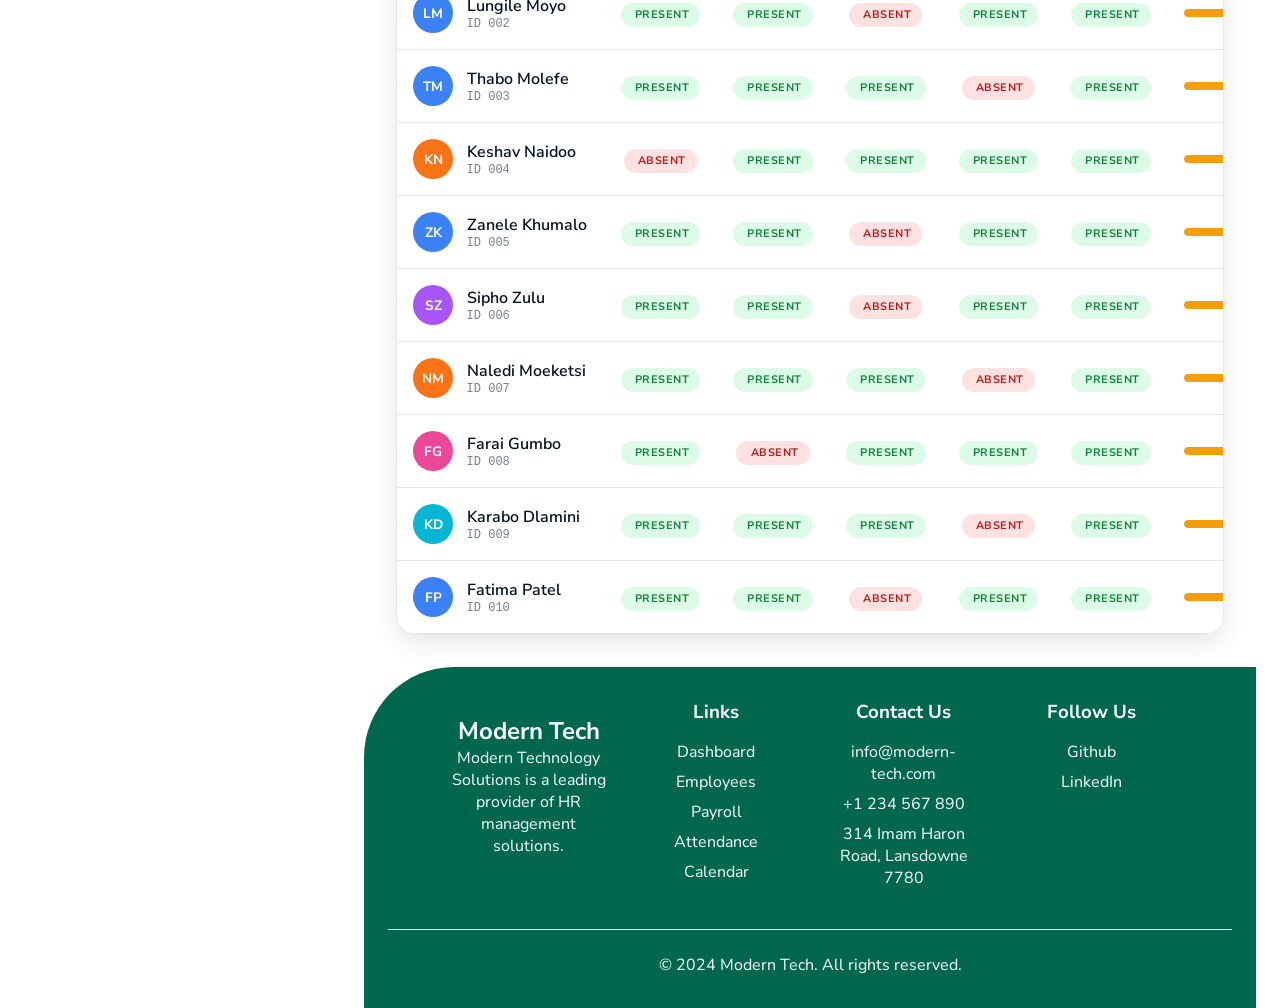
==== commit d0a025f3: "Updated" ====
--- a/attendance.html
+++ b/attendance.html
@@ -49,7 +49,7 @@
             <h3 class="sidebar__title">MANAGE</h3>
 
             <div class="sidebar__list">
-              <a href="dashboard.html" class="sidebar__link">
+              <a href="index.html" class="sidebar__link">
                 <i class="ri-pie-chart-2-fill"></i>
                 <span>Dashboard</span>
               </a>
@@ -337,7 +337,7 @@
           <div class="footer-col">
             <h3>Links</h3>
             <ul>
-              <li><a href="dashboard.html">Dashboard</a></li>
+              <li><a href="index.html">Dashboard</a></li>
               <li><a href="data.html">Employees</a></li>
               <li><a href="payroll.html">Payroll</a></li>
               <li><a href="attendance.html">Attendance</a></li>
